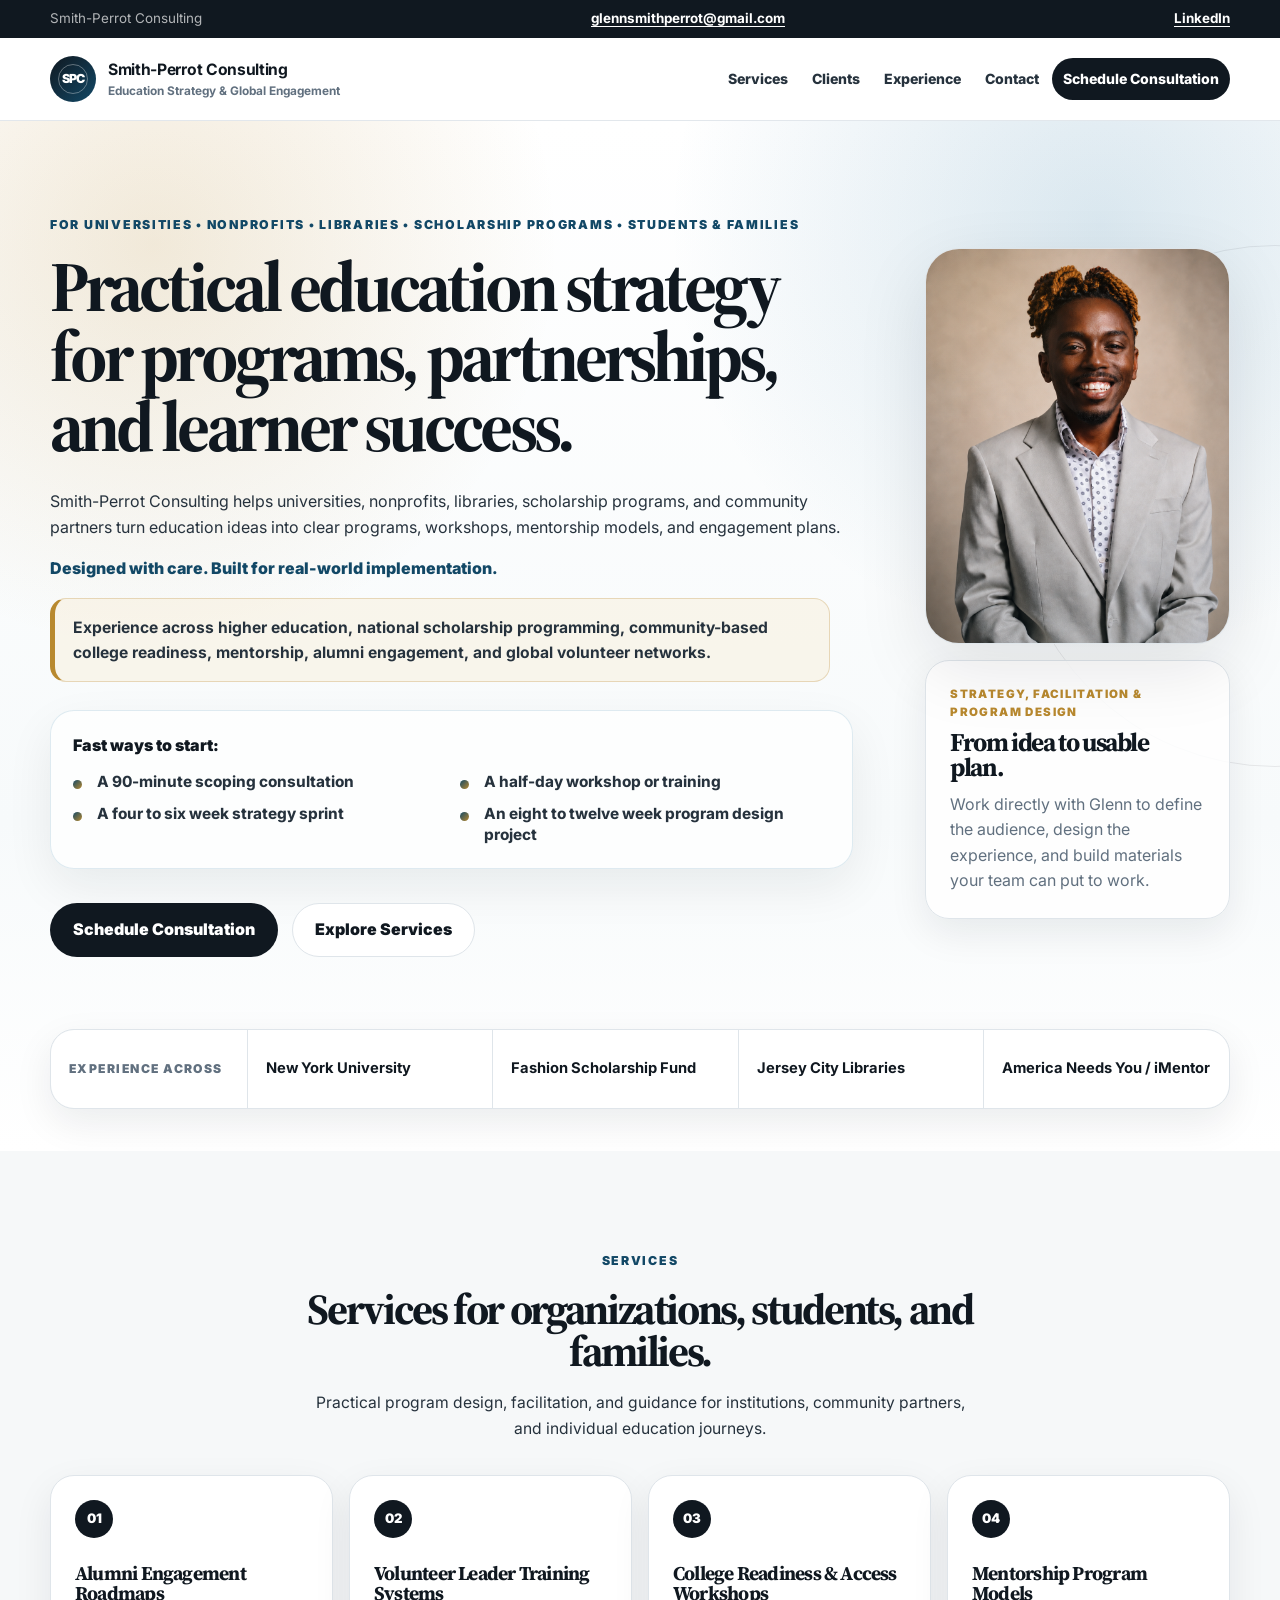
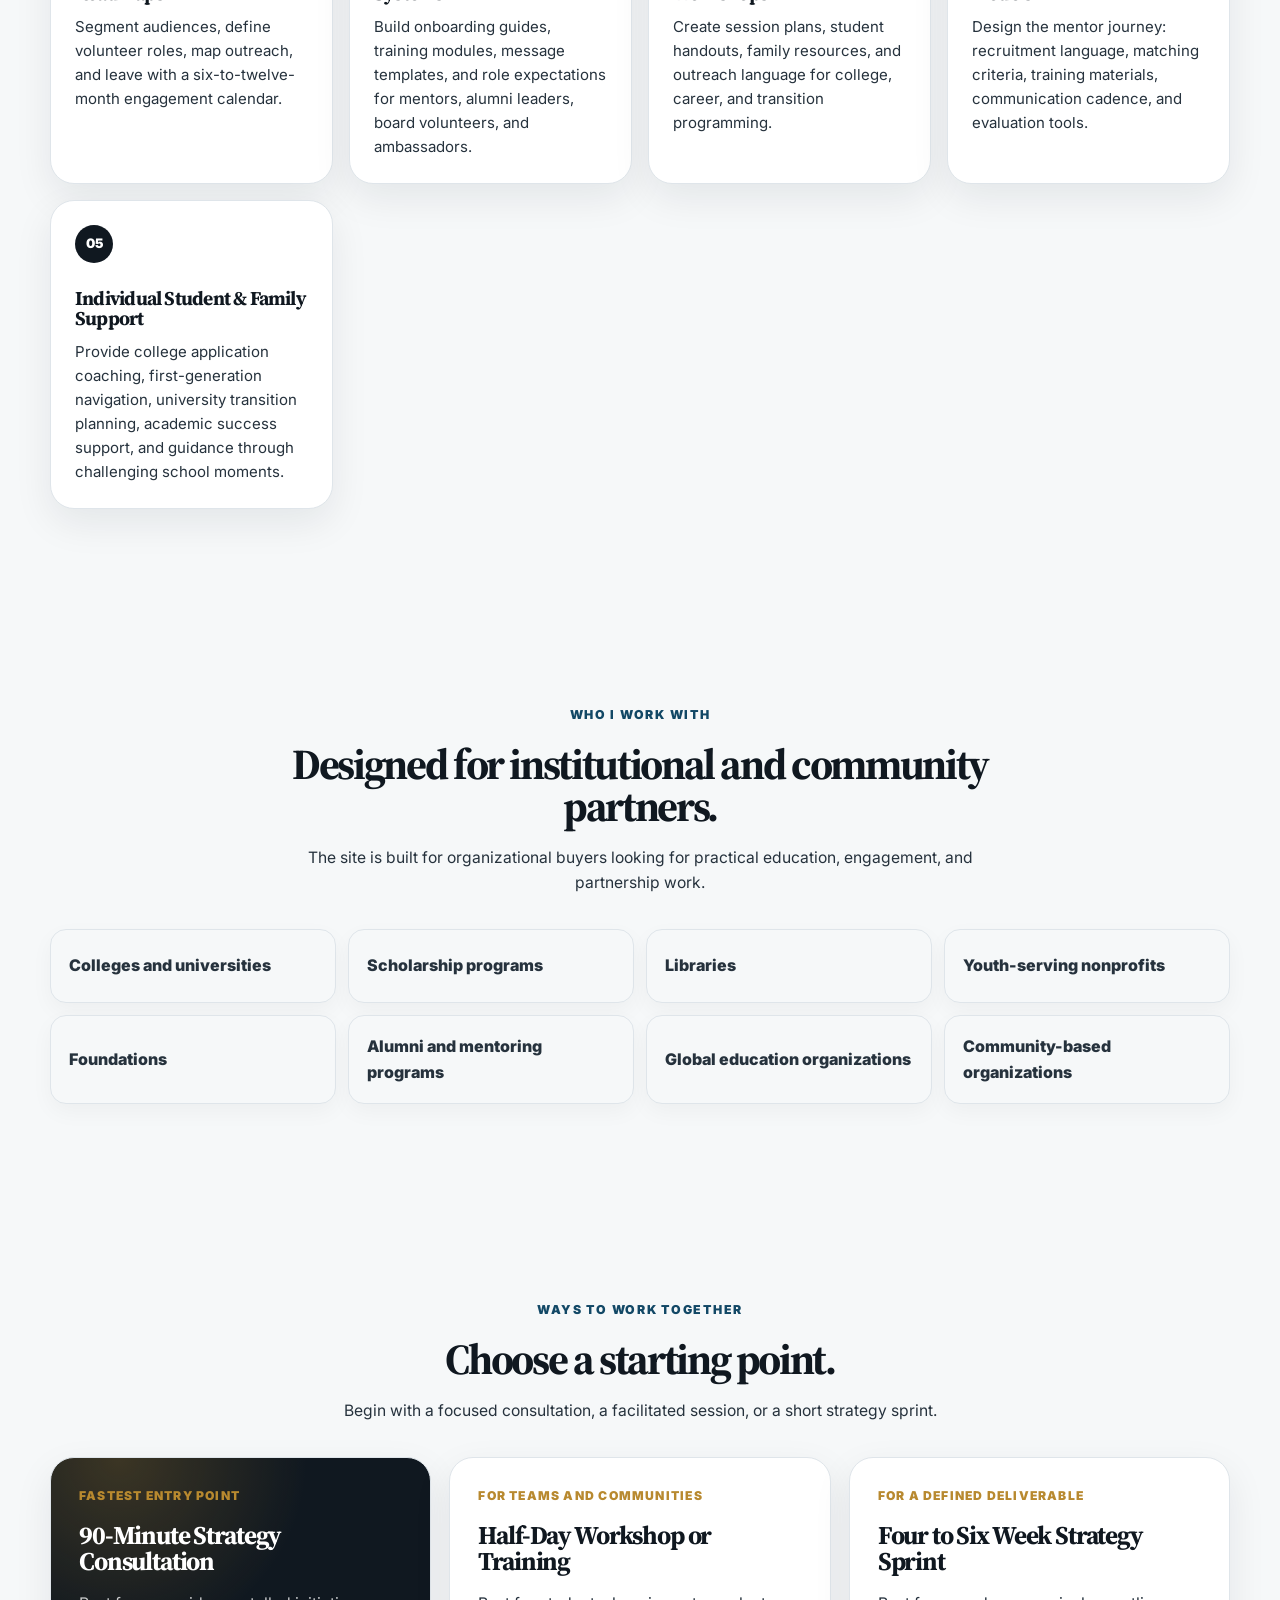
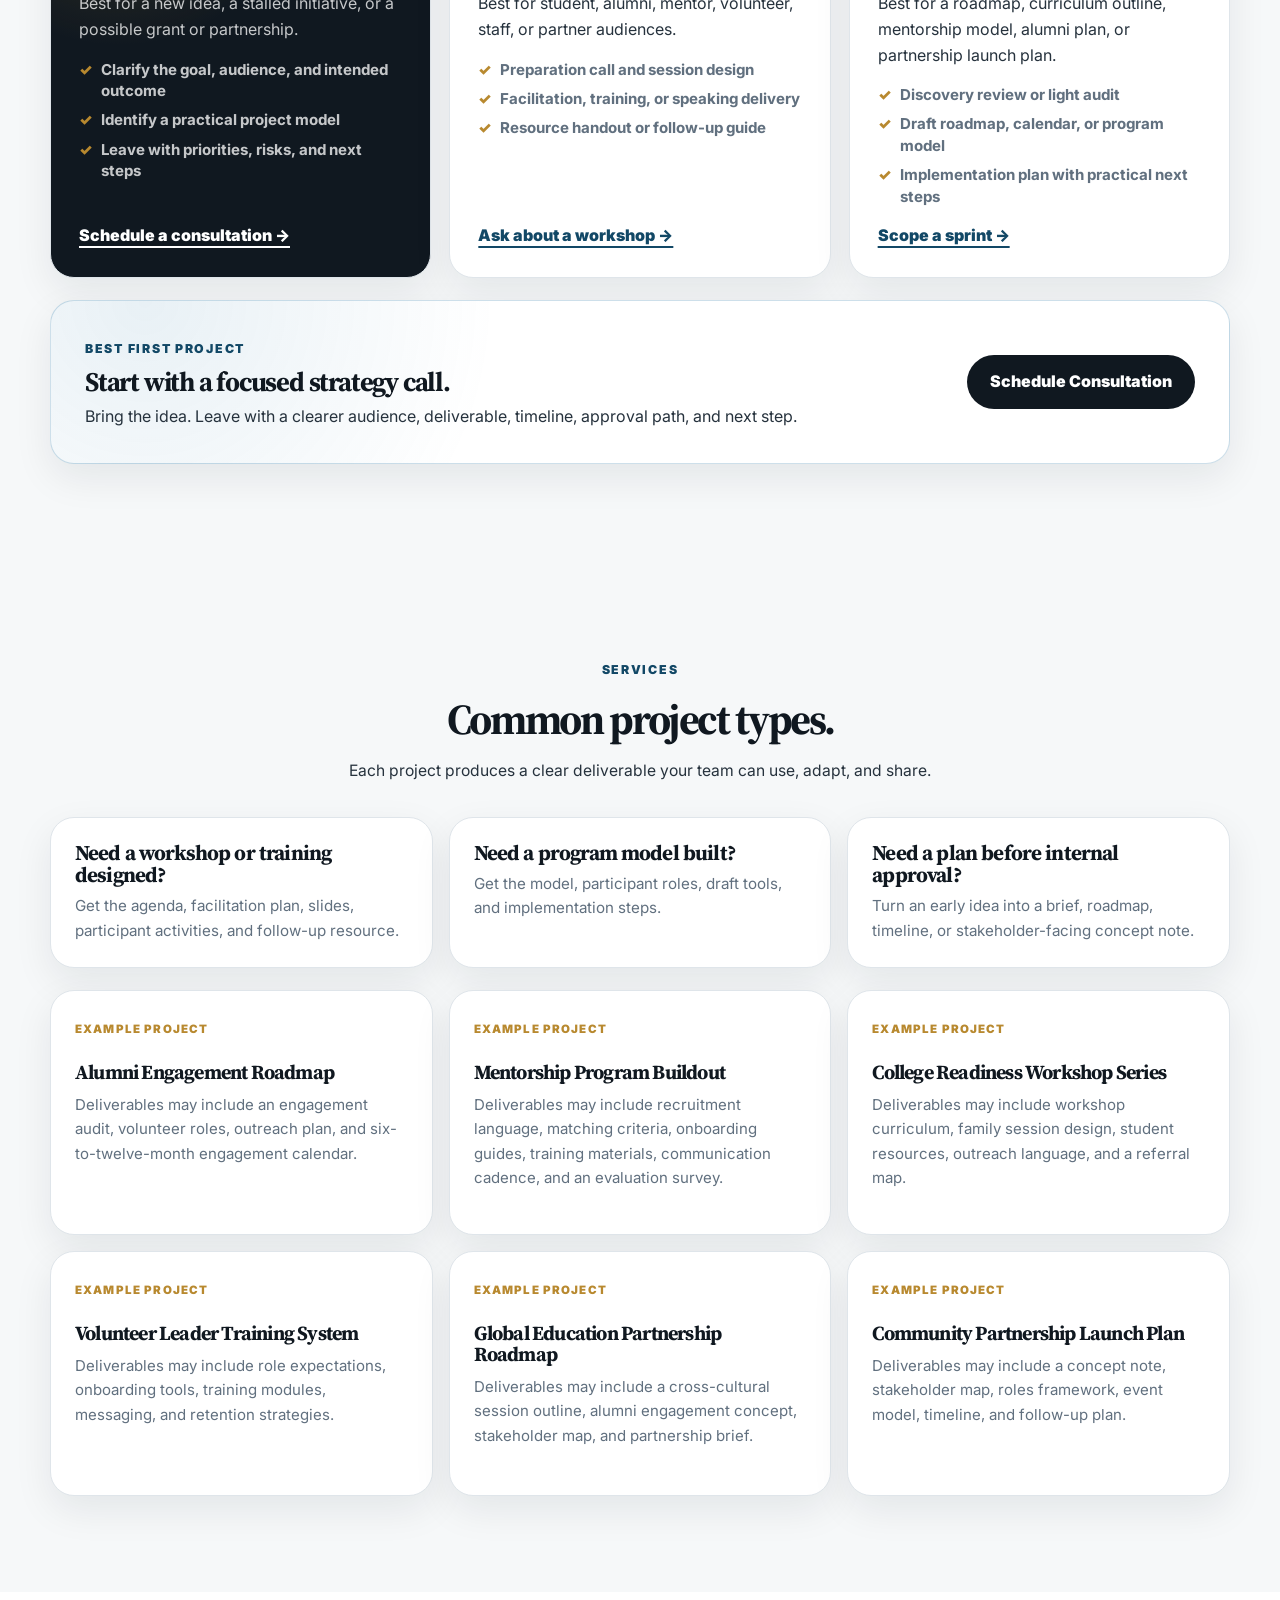
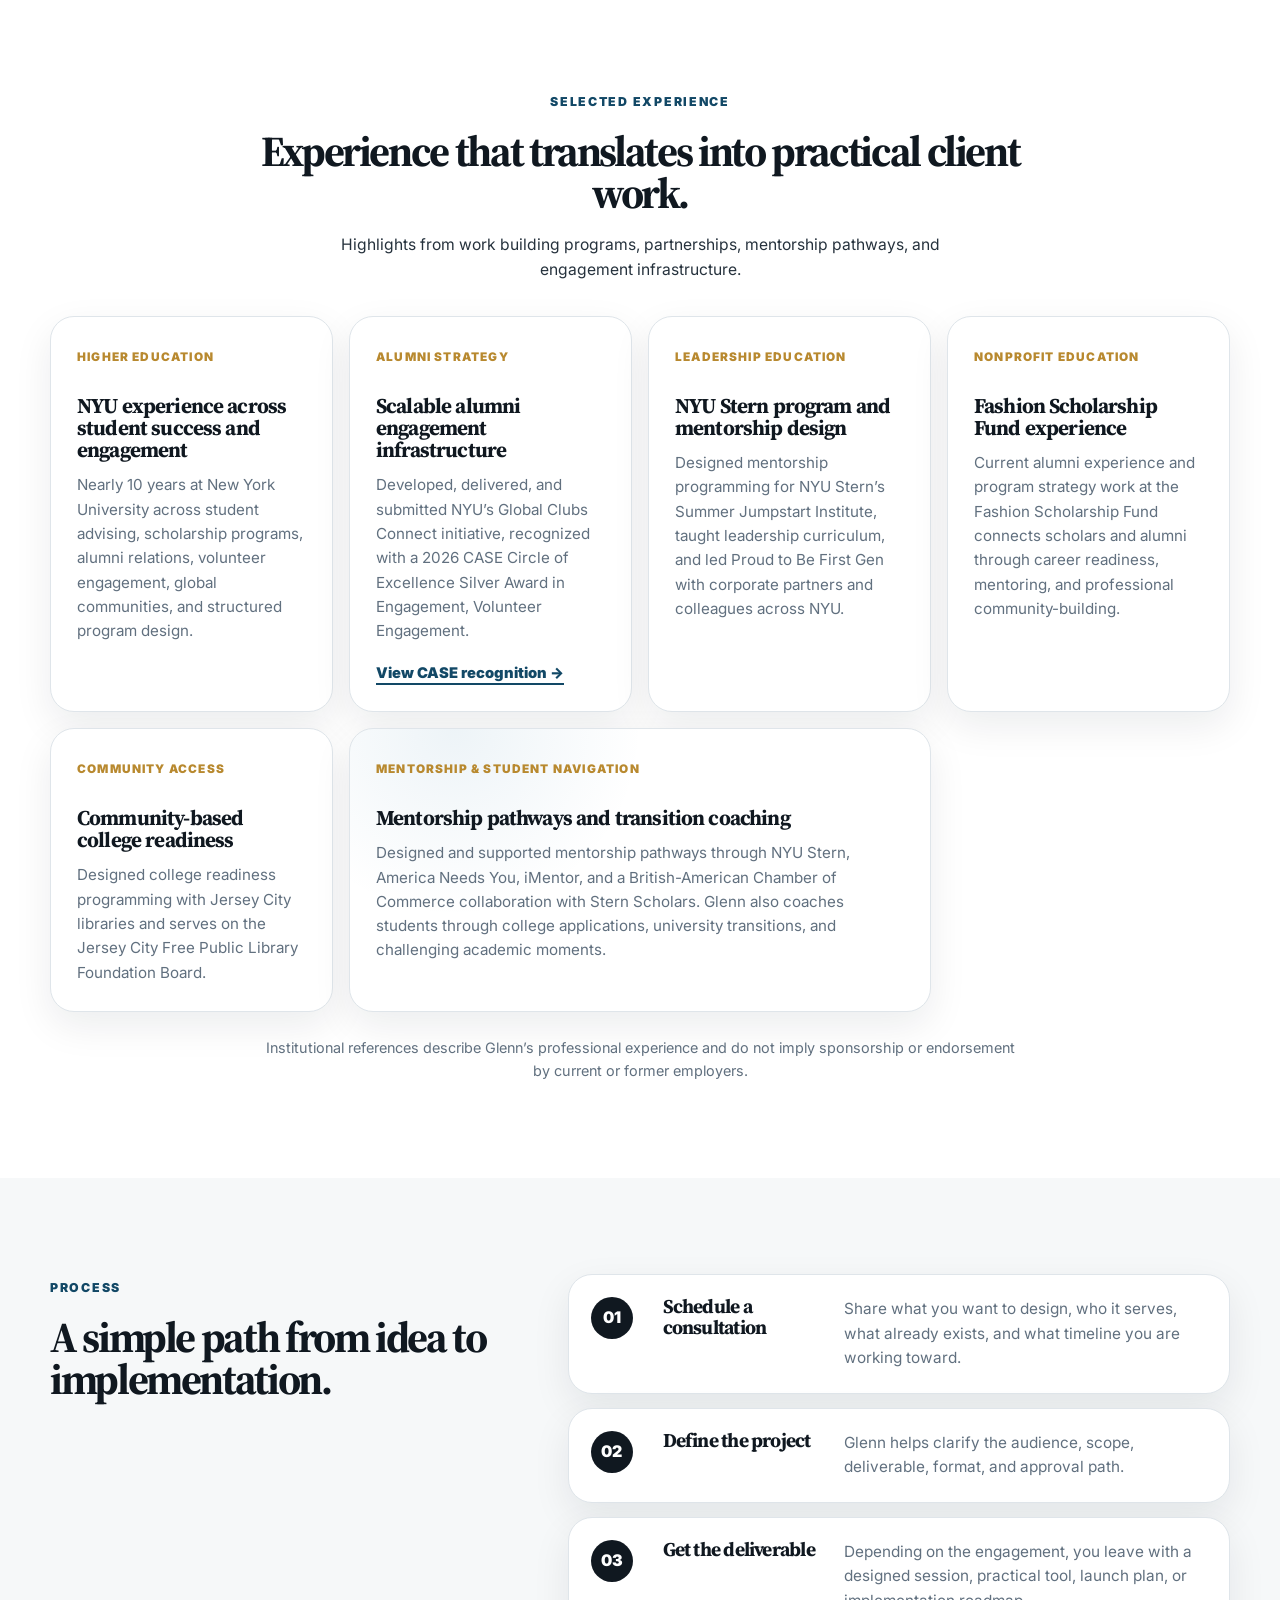
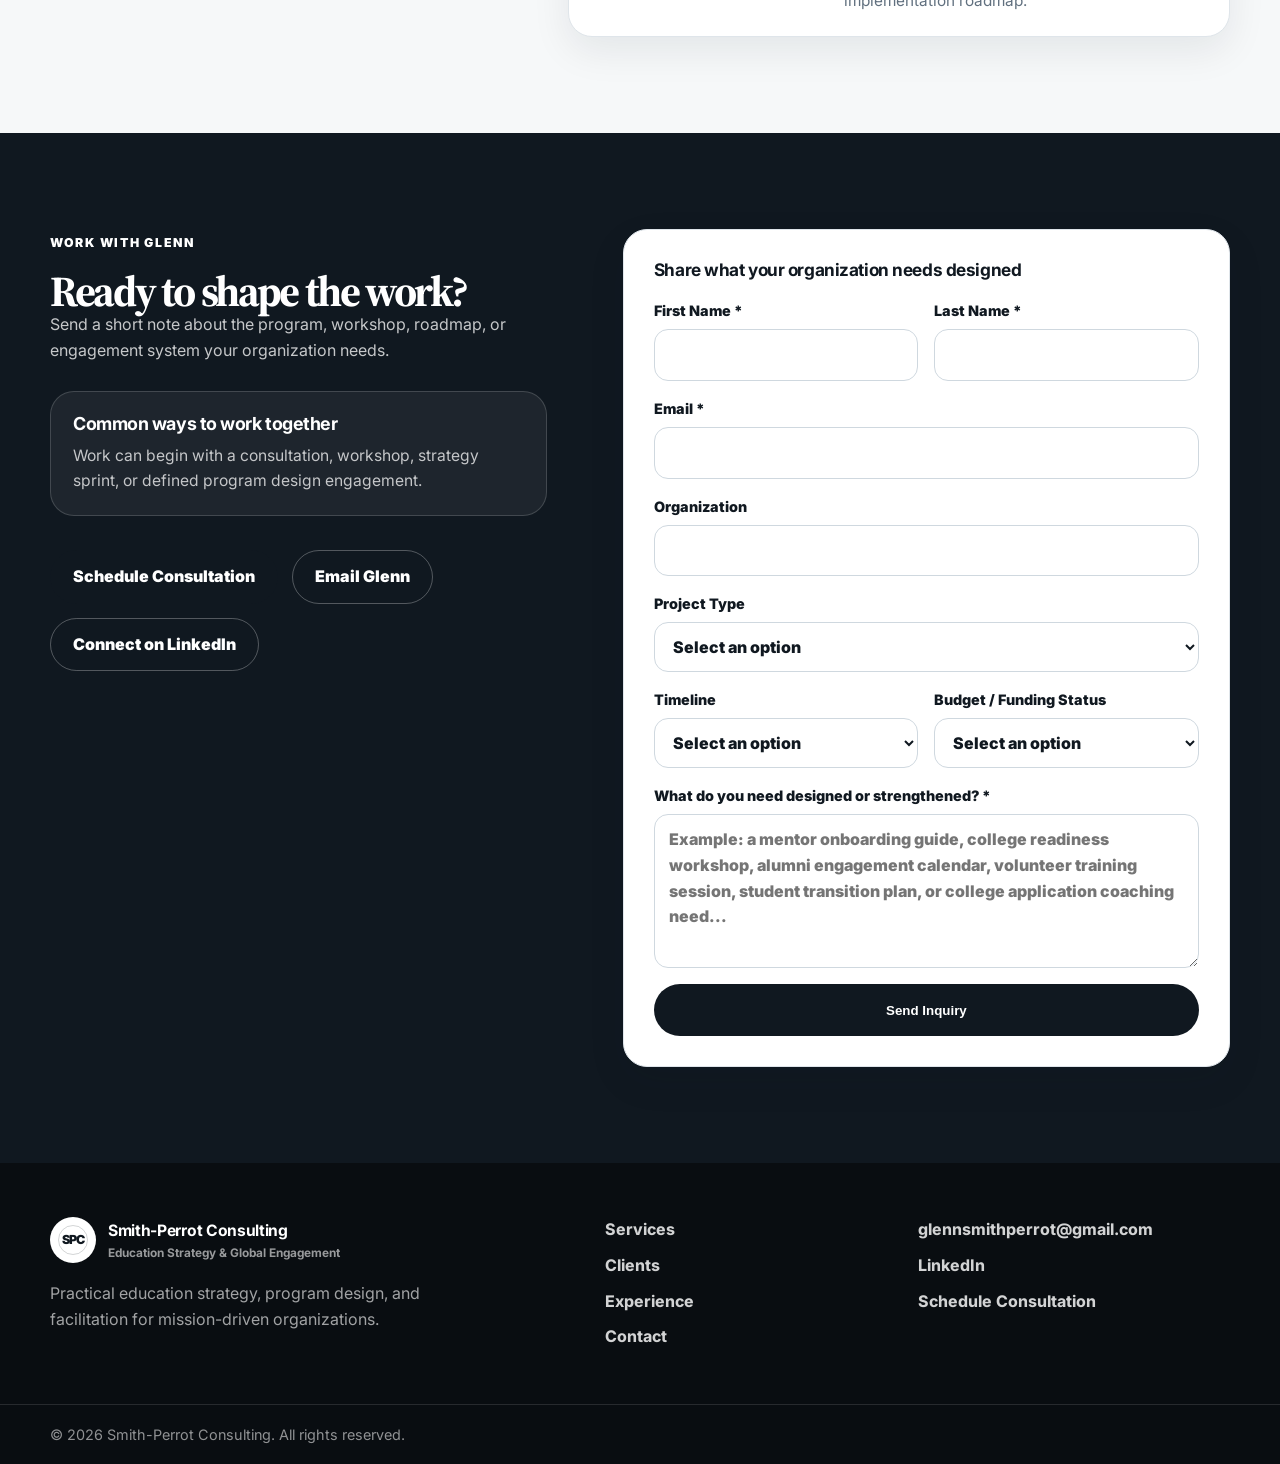
==== index.html @ d7f5c237 "Update index.html" ====
<!DOCTYPE html>
<html lang="en">
<head>
  <meta charset="UTF-8" />
  <meta name="viewport" content="width=device-width, initial-scale=1.0" />
  <meta name="description"
        content="Education strategy, program design, and facilitation for universities, nonprofits, libraries, scholarship programs, and mission-driven organizations." />
  <meta name="keywords"
        content="education strategy consulting, alumni engagement consulting, higher education consulting, nonprofit program design, mentorship program design, community engagement strategy, international education consulting, global alumni engagement, college readiness programming, leadership development facilitation" />
  <meta name="author" content="Glenn Smith-Perrot" />
  <meta property="og:title" content="Smith-Perrot Consulting | Education Strategy & Global Engagement" />
  <meta property="og:description" content="Practical education strategy, mentorship systems, alumni engagement, and college readiness programming for mission-driven organizations." />
  <meta property="og:type" content="website" />
  <meta property="og:image" content="website%20image.png" />
  <title>Smith-Perrot Consulting | Education Strategy & Global Engagement</title>

  <link rel="preconnect" href="https://fonts.googleapis.com" />
  <link rel="preconnect" href="https://fonts.gstatic.com" crossorigin />
  <link href="https://fonts.googleapis.com/css2?family=Inter:wght@400;500;600;700;800;900&family=Source+Serif+4:opsz,wght@8..60,500;8..60,650;8..60,750&display=swap"
        rel="stylesheet" />
  <link rel="icon" href="spc-logo.svg" type="image/svg+xml" />
  <link rel="stylesheet" href="style.css" />
</head>
<body>
  <a class="skip-link" href="#main-content">Skip to main content</a>

  <div class="announcement-bar">
    <div class="container announcement-inner">
      <span>Smith-Perrot Consulting</span>
      <a href="mailto:glennsmithperrot@gmail.com">glennsmithperrot@gmail.com</a>
      <a href="https://www.linkedin.com/in/glennsjsmithperrot/" target="_blank" rel="noopener noreferrer">LinkedIn</a>
    </div>
  </div>

  <nav class="site-nav" aria-label="Main navigation">
    <div class="container nav-inner">
      <a class="brand" href="index.html" aria-label="Glenn Smith-Perrot home">
        <span class="brand-mark">SPC</span>
        <span>
          <strong>Smith-Perrot Consulting</strong>
          <small>Education Strategy &amp; Global Engagement</small>
        </span>
      </a>

      <button class="nav-toggle" id="nav-toggle" aria-expanded="false" aria-controls="nav-links" aria-label="Toggle navigation">
        <span></span><span></span><span></span>
      </button>

      <ul class="nav-links" id="nav-links" role="list">
        <li><a href="#hire">Services</a></li>
        <li><a href="#audiences">Clients</a></li>
        <li><a href="#experience">Experience</a></li>
        <li><a href="#contact">Contact</a></li>
        <li><a class="nav-cta" href="https://calendar.app.google/Zt1WbYurNtRMJqs49" target="_blank" rel="noopener noreferrer">Schedule Consultation</a></li>
      </ul>
    </div>
  </nav>

  <header class="hero" id="home">
    <div class="container hero-grid">
      <div class="hero-copy reveal">
        <p class="eyebrow">For Universities • Nonprofits • Libraries • Scholarship Programs • Students &amp; Families</p>
        <h1>Practical education strategy for programs, partnerships, and learner success.</h1>
        <p class="hero-lede">
          Smith-Perrot Consulting helps universities, nonprofits, libraries, scholarship programs, and community partners turn education ideas into clear programs, workshops, mentorship models, and engagement plans.
        </p>
        <p class="positioning-line">Designed with care. Built for real-world implementation.</p>
        <p class="credibility-note">
          Experience across higher education, national scholarship programming, community-based college readiness, mentorship, alumni engagement, and global volunteer networks.
        </p>
        <div class="hero-offers" aria-label="Core client services">
          <p>Fast ways to start:</p>
          <ul role="list">
            <li>A 90-minute scoping consultation</li>
            <li>A half-day workshop or training</li>
            <li>A four to six week strategy sprint</li>
            <li>An eight to twelve week program design project</li>
          </ul>
        </div>
        <div class="hero-actions">
          <a class="btn btn-primary" href="https://calendar.app.google/Zt1WbYurNtRMJqs49" target="_blank" rel="noopener noreferrer">Schedule Consultation</a>
          <a class="btn btn-secondary" href="#engagements">Explore Services</a>
        </div>
      </div>

      <aside class="hero-panel reveal" aria-label="Glenn Smith-Perrot profile image and focus areas">
        <figure class="portrait-frame">
          <img src="website%20image.png" alt="Portrait of Glenn Smith-Perrot" loading="eager" decoding="async" />
        </figure>
        <div class="hero-card">
          <p class="card-kicker">Strategy, Facilitation &amp; Program Design</p>
          <h2>From idea to usable plan.</h2>
          <p>
            Work directly with Glenn to define the audience, design the experience, and build materials your team can put to work.
          </p>
        </div>
      </aside>
    </div>

    <div class="container credibility-strip reveal" aria-label="Featured experience">
      <span>Experience across</span>
      <strong>New York University</strong>
      <strong>Fashion Scholarship Fund</strong>
      <strong>Jersey City Libraries</strong>
      <strong>America Needs You / iMentor</strong>
    </div>
  </header>

  <main id="main-content">
    <section class="section hire-section" id="hire" aria-labelledby="hire-heading">
      <div class="container">
        <div class="section-heading centered reveal">
          <p class="eyebrow">Services</p>
          <h2 id="hire-heading">Services for organizations, students, and families.</h2>
          <p class="section-lede">Practical program design, facilitation, and guidance for institutions, community partners, and individual education journeys.</p>
        </div>

        <div class="hire-grid reveal">
          <article>
            <span>01</span>
            <h3>Alumni Engagement Roadmaps</h3>
            <p>Segment audiences, define volunteer roles, map outreach, and leave with a six-to-twelve-month engagement calendar.</p>
          </article>
          <article>
            <span>02</span>
            <h3>Volunteer Leader Training Systems</h3>
            <p>Build onboarding guides, training modules, message templates, and role expectations for mentors, alumni leaders, board volunteers, and ambassadors.</p>
          </article>
          <article>
            <span>03</span>
            <h3>College Readiness &amp; Access Workshops</h3>
            <p>Create session plans, student handouts, family resources, and outreach language for college, career, and transition programming.</p>
          </article>
          <article>
            <span>04</span>
            <h3>Mentorship Program Models</h3>
            <p>Design the mentor journey: recruitment language, matching criteria, training materials, communication cadence, and evaluation tools.</p>
          </article>
          <article>
            <span>05</span>
            <h3>Individual Student &amp; Family Support</h3>
            <p>Provide college application coaching, first-generation navigation, university transition planning, academic success support, and guidance through challenging school moments.</p>
          </article>
        </div>
      </div>
    </section>

    <section class="section audience-section" id="audiences">
      <div class="container">
        <div class="section-heading centered reveal">
          <p class="eyebrow">Who I Work With</p>
          <h2>Designed for institutional and community partners.</h2>
          <p class="section-lede">The site is built for organizational buyers looking for practical education, engagement, and partnership work.</p>
        </div>
        <div class="audience-grid reveal" aria-label="Client audiences">
          <span>Colleges and universities</span>
          <span>Scholarship programs</span>
          <span>Libraries</span>
          <span>Youth-serving nonprofits</span>
          <span>Foundations</span>
          <span>Alumni and mentoring programs</span>
          <span>Global education organizations</span>
          <span>Community-based organizations</span>
        </div>
      </div>
    </section>

    <section class="section start-section" id="start">
      <div class="container">
        <div class="section-heading centered reveal">
          <p class="eyebrow">Ways to Work Together</p>
          <h2>Choose a starting point.</h2>
          <p class="section-lede">Begin with a focused consultation, a facilitated session, or a short strategy sprint.</p>
        </div>

        <div class="start-grid reveal">
          <article class="start-card featured-start">
            <span>Fastest entry point</span>
            <h3>90-Minute Strategy Consultation</h3>
            <p>Best for a new idea, a stalled initiative, or a possible grant or partnership.</p>
            <ul>
              <li>Clarify the goal, audience, and intended outcome</li>
              <li>Identify a practical project model</li>
              <li>Leave with priorities, risks, and next steps</li>
            </ul>
            <a class="text-link" href="https://calendar.app.google/Zt1WbYurNtRMJqs49" target="_blank" rel="noopener noreferrer">Schedule a consultation →</a>
          </article>

          <article class="start-card">
            <span>For teams and communities</span>
            <h3>Half-Day Workshop or Training</h3>
            <p>Best for student, alumni, mentor, volunteer, staff, or partner audiences.</p>
            <ul>
              <li>Preparation call and session design</li>
              <li>Facilitation, training, or speaking delivery</li>
              <li>Resource handout or follow-up guide</li>
            </ul>
            <a class="text-link" href="#contact">Ask about a workshop →</a>
          </article>

          <article class="start-card">
            <span>For a defined deliverable</span>
            <h3>Four to Six Week Strategy Sprint</h3>
            <p>Best for a roadmap, curriculum outline, mentorship model, alumni plan, or partnership launch plan.</p>
            <ul>
              <li>Discovery review or light audit</li>
              <li>Draft roadmap, calendar, or program model</li>
              <li>Implementation plan with practical next steps</li>
            </ul>
            <a class="text-link" href="#contact">Scope a sprint →</a>
          </article>
        </div>

        <div class="best-first-project reveal">
          <div>
            <p class="eyebrow">Best First Project</p>
            <h3>Start with a focused strategy call.</h3>
            <p>
              Bring the idea. Leave with a clearer audience, deliverable, timeline, approval path, and next step.
            </p>
          </div>
          <a class="btn btn-primary" href="https://calendar.app.google/Zt1WbYurNtRMJqs49" target="_blank" rel="noopener noreferrer">Schedule Consultation</a>
        </div>
      </div>
    </section>

    <section class="section signature-section" id="engagements">
      <div class="container">
        <div class="section-heading centered reveal">
          <p class="eyebrow">Services</p>
          <h2>Common project types.</h2>
          <p class="section-lede">Each project produces a clear deliverable your team can use, adapt, and share.</p>
        </div>

        <div class="buyer-question-grid reveal" aria-label="Common buyer needs">
          <article>
            <h3>Need a workshop or training designed?</h3>
            <p>Get the agenda, facilitation plan, slides, participant activities, and follow-up resource.</p>
          </article>
          <article>
            <h3>Need a program model built?</h3>
            <p>Get the model, participant roles, draft tools, and implementation steps.</p>
          </article>
          <article>
            <h3>Need a plan before internal approval?</h3>
            <p>Turn an early idea into a brief, roadmap, timeline, or stakeholder-facing concept note.</p>
          </article>
        </div>

        <div class="service-example-grid reveal">
          <article class="service-example-card">
            <span>Example project</span>
            <h3>Alumni Engagement Roadmap</h3>
            <p>Deliverables may include an engagement audit, volunteer roles, outreach plan, and six-to-twelve-month engagement calendar.</p>
          </article>
          <article class="service-example-card">
            <span>Example project</span>
            <h3>Mentorship Program Buildout</h3>
            <p>Deliverables may include recruitment language, matching criteria, onboarding guides, training materials, communication cadence, and an evaluation survey.</p>
          </article>
          <article class="service-example-card">
            <span>Example project</span>
            <h3>College Readiness Workshop Series</h3>
            <p>Deliverables may include workshop curriculum, family session design, student resources, outreach language, and a referral map.</p>
          </article>
          <article class="service-example-card">
            <span>Example project</span>
            <h3>Volunteer Leader Training System</h3>
            <p>Deliverables may include role expectations, onboarding tools, training modules, messaging, and retention strategies.</p>
          </article>
          <article class="service-example-card">
            <span>Example project</span>
            <h3>Global Education Partnership Roadmap</h3>
            <p>Deliverables may include a cross-cultural session outline, alumni engagement concept, stakeholder map, and partnership brief.</p>
          </article>
          <article class="service-example-card">
            <span>Example project</span>
            <h3>Community Partnership Launch Plan</h3>
            <p>Deliverables may include a concept note, stakeholder map, roles framework, event model, timeline, and follow-up plan.</p>
          </article>
        </div>
      </div>
    </section>

    <section class="section proof-section" id="experience">
      <div class="container">
        <div class="section-heading centered reveal">
          <p class="eyebrow">Selected Experience</p>
          <h2>Experience that translates into practical client work.</h2>
          <p class="section-lede">Highlights from work building programs, partnerships, mentorship pathways, and engagement infrastructure.</p>
        </div>

        <div class="proof-grid reveal">
          <article class="proof-card">
            <span>Higher Education</span>
            <h3>NYU experience across student success and engagement</h3>
            <p>Nearly 10 years at New York University across student advising, scholarship programs, alumni relations, volunteer engagement, global communities, and structured program design.</p>
          </article>
          <article class="proof-card">
            <span>Alumni Strategy</span>
            <h3>Scalable alumni engagement infrastructure</h3>
            <p>Developed, delivered, and submitted NYU’s Global Clubs Connect initiative, recognized with a 2026 CASE Circle of Excellence Silver Award in Engagement, Volunteer Engagement.</p>
            <a class="text-link proof-link" href="https://www.case.org/awards/circle-excellence/2026/nyus-global-clubs-connect" target="_blank" rel="noopener noreferrer">View CASE recognition →</a>
          </article>
          <article class="proof-card">
            <span>Leadership Education</span>
            <h3>NYU Stern program and mentorship design</h3>
            <p>Designed mentorship programming for NYU Stern’s Summer Jumpstart Institute, taught leadership curriculum, and led Proud to Be First Gen with corporate partners and colleagues across NYU.</p>
          </article>
          <article class="proof-card">
            <span>Nonprofit Education</span>
            <h3>Fashion Scholarship Fund experience</h3>
            <p>Current alumni experience and program strategy work at the Fashion Scholarship Fund connects scholars and alumni through career readiness, mentoring, and professional community-building.</p>
          </article>
          <article class="proof-card">
            <span>Community Access</span>
            <h3>Community-based college readiness</h3>
            <p>Designed college readiness programming with Jersey City libraries and serves on the Jersey City Free Public Library Foundation Board.</p>
          </article>
          <article class="proof-card proof-wide">
            <span>Mentorship &amp; Student Navigation</span>
            <h3>Mentorship pathways and transition coaching</h3>
            <p>Designed and supported mentorship pathways through NYU Stern, America Needs You, iMentor, and a British-American Chamber of Commerce collaboration with Stern Scholars. Glenn also coaches students through college applications, university transitions, and challenging academic moments.</p>
          </article>
        </div>
        <p class="experience-note reveal">Institutional references describe Glenn’s professional experience and do not imply sponsorship or endorsement by current or former employers.</p>
      </div>
    </section>

    <section class="section process-section" id="process">
      <div class="container process-grid">
        <div class="section-heading reveal">
          <p class="eyebrow">Process</p>
          <h2>A simple path from idea to implementation.</h2>
        </div>
        <div class="process-steps reveal">
          <article>
            <span>01</span>
            <h3>Schedule a consultation</h3>
            <p>Share what you want to design, who it serves, what already exists, and what timeline you are working toward.</p>
          </article>
          <article>
            <span>02</span>
            <h3>Define the project</h3>
            <p>Glenn helps clarify the audience, scope, deliverable, format, and approval path.</p>
          </article>
          <article>
            <span>03</span>
            <h3>Get the deliverable</h3>
            <p>Depending on the engagement, you leave with a designed session, practical tool, launch plan, or implementation roadmap.</p>
          </article>
        </div>
      </div>
    </section>

    <section class="section contact-section" id="contact">
      <div class="container contact-grid">
        <div class="contact-copy reveal">
          <p class="eyebrow">Work With Glenn</p>
          <h2>Ready to shape the work?</h2>
          <p>
            Send a short note about the program, workshop, roadmap, or engagement system your organization needs.
          </p>
          <div class="contract-note">
            <h3>Common ways to work together</h3>
            <p>Work can begin with a consultation, workshop, strategy sprint, or defined program design engagement.</p>
          </div>
          <div class="contact-actions">
            <a class="btn btn-primary" href="https://calendar.app.google/Zt1WbYurNtRMJqs49" target="_blank" rel="noopener noreferrer">Schedule Consultation</a>
            <a class="btn btn-secondary" href="mailto:glennsmithperrot@gmail.com">Email Glenn</a>
            <a class="btn btn-secondary" href="https://www.linkedin.com/in/glennsjsmithperrot/" target="_blank" rel="noopener noreferrer">Connect on LinkedIn</a>
          </div>
        </div>

        <form class="contact-form reveal" id="contact-form" action="https://formspree.io/f/mzzvwznn" method="POST" novalidate>
          <h3>Share what your organization needs designed</h3>
          <div class="form-row">
            <label>
              <span>First Name *</span>
              <input type="text" name="first_name" autocomplete="given-name" required />
            </label>
            <label>
              <span>Last Name *</span>
              <input type="text" name="last_name" autocomplete="family-name" required />
            </label>
          </div>
          <label>
            <span>Email *</span>
            <input type="email" name="email" autocomplete="email" required />
          </label>
          <label>
            <span>Organization</span>
            <input type="text" name="organization" autocomplete="organization" />
          </label>
          <label>
            <span>Project Type</span>
            <select name="project_type">
              <option value="">Select an option</option>
              <option>90-Minute Strategy Consultation</option>
              <option>Half-Day Workshop or Training</option>
              <option>Four to Six Week Strategy Sprint</option>
              <option>Eight to Twelve Week Program Design Project</option>
              <option>Speaking or Facilitation</option>
              <option>Individual Student & Family Support</option>
              <option>Custom Project</option>
            </select>
          </label>
          <div class="form-row">
            <label>
              <span>Timeline</span>
              <select name="timeline">
                <option value="">Select an option</option>
                <option>ASAP / next 2 weeks</option>
                <option>Next 30 days</option>
                <option>1–3 months</option>
                <option>3+ months</option>
                <option>Still exploring</option>
              </select>
            </label>
            <label>
              <span>Budget / Funding Status</span>
              <select name="budget_status">
                <option value="">Select an option</option>
                <option>Budget approved</option>
                <option>Budget likely but not final</option>
                <option>Seeking funding or grant support</option>
                <option>Need help scoping before pricing</option>
              </select>
            </label>
          </div>
          <label>
            <span>What do you need designed or strengthened? *</span>
            <textarea name="project_need" rows="5" required placeholder="Example: a mentor onboarding guide, college readiness workshop, alumni engagement calendar, volunteer training session, student transition plan, or college application coaching need..."></textarea>
          </label>
          <input type="text" name="_gotcha" class="hidden-field" tabindex="-1" autocomplete="off" />
          <button class="btn btn-primary" id="contact-submit" type="submit">Send Inquiry</button>
          <div class="form-msg" id="contact-msg" role="status" aria-live="polite"></div>
        </form>
      </div>
    </section>
  </main>

  <footer class="site-footer">
    <div class="container footer-grid">
      <div>
        <a class="brand footer-brand" href="index.html">
          <span class="brand-mark">SPC</span>
          <span>
            <strong>Smith-Perrot Consulting</strong>
            <small>Education Strategy &amp; Global Engagement</small>
          </span>
        </a>
        <p>Practical education strategy, program design, and facilitation for mission-driven organizations.</p>
      </div>
      <nav aria-label="Footer navigation">
        <a href="#hire">Services</a>
        <a href="#audiences">Clients</a>
        <a href="#experience">Experience</a>
        <a href="#contact">Contact</a>
      </nav>
      <div class="footer-contact">
        <a href="mailto:glennsmithperrot@gmail.com">glennsmithperrot@gmail.com</a>
        <a href="https://www.linkedin.com/in/glennsjsmithperrot/" target="_blank" rel="noopener noreferrer">LinkedIn</a>
        <a href="https://calendar.app.google/Zt1WbYurNtRMJqs49" target="_blank" rel="noopener noreferrer">Schedule Consultation</a>
      </div>
    </div>
    <div class="footer-bottom">
      <div class="container">
        <p>&copy; <span id="year"></span> Smith-Perrot Consulting. All rights reserved.</p>
      </div>
    </div>
  </footer>

  <button id="scroll-top" aria-label="Scroll to top">↑</button>
  <script src="script.js"></script>
</body>
</html>
---- style.css ----
:root {
  --ink: #101820;
  --ink-2: #26323d;
  --muted: #61707f;
  --line: #dfe5ea;
  --paper: #ffffff;
  --paper-soft: #f6f8f9;
  --mist: #eef5f8;
  --blue: #1d6f9f;
  --blue-dark: #124866;
  --gold: #b8892f;
  --gold-soft: #f7ecd4;
  --sage: #dce8df;
  --shadow: 0 24px 70px rgba(16, 24, 32, 0.10);
  --shadow-soft: 0 14px 38px rgba(16, 24, 32, 0.08);
  --radius-xl: 34px;
  --radius-lg: 24px;
  --radius-md: 16px;
  --max: 1180px;
}

* { box-sizing: border-box; }

html {
  scroll-behavior: smooth;
  scroll-padding-top: 110px;
}

body {
  margin: 0;
  color: var(--ink);
  background: var(--paper);
  font-family: "Inter", system-ui, -apple-system, BlinkMacSystemFont, "Segoe UI", sans-serif;
  line-height: 1.6;
  text-rendering: optimizeLegibility;
}

body.nav-open { overflow: hidden; }

img { display: block; max-width: 100%; }
a { color: inherit; text-decoration: none; }
p { margin: 0; color: var(--muted); }

h1, h2, h3 {
  margin: 0;
  color: var(--ink);
  line-height: 0.98;
  letter-spacing: -0.055em;
}

h1, h2 { font-family: "Source Serif 4", Georgia, serif; }
h1 { font-size: clamp(3.4rem, 8.5vw, 7.8rem); max-width: 980px; }
h2 { font-size: clamp(2.3rem, 4.6vw, 5rem); }
h3 { font-size: 1.18rem; line-height: 1.15; letter-spacing: -0.025em; }

.container {
  width: min(var(--max), calc(100% - 44px));
  margin: 0 auto;
}

.skip-link {
  position: absolute;
  left: -999px;
  top: 14px;
  z-index: 999;
  padding: 10px 14px;
  border-radius: 999px;
  color: #fff;
  background: var(--ink);
}
.skip-link:focus { left: 14px; }

.announcement-bar {
  color: rgba(255,255,255,0.86);
  background: var(--ink);
  font-size: 0.84rem;
}
.announcement-inner {
  min-height: 38px;
  display: flex;
  justify-content: space-between;
  align-items: center;
  gap: 14px;
}
.announcement-inner span { color: rgba(255,255,255,0.68); }
.announcement-inner a { color: #fff; font-weight: 700; text-decoration: underline; text-underline-offset: 3px; }

.site-nav {
  position: sticky;
  top: 0;
  z-index: 100;
  border-bottom: 1px solid rgba(223,229,234,0.9);
  background: rgba(255,255,255,0.88);
  backdrop-filter: blur(18px);
}
.nav-inner {
  min-height: 82px;
  display: flex;
  align-items: center;
  justify-content: space-between;
  gap: 28px;
}
.brand {
  display: inline-flex;
  align-items: center;
  gap: 12px;
  min-width: 240px;
}
.brand-mark {
  display: inline-grid;
  place-items: center;
  width: 46px;
  height: 46px;
  border-radius: 50%;
  color: #fff;
  background: linear-gradient(135deg, var(--ink), var(--blue-dark));
  font-weight: 900;
  letter-spacing: -0.06em;
}
.brand strong { display: block; color: var(--ink); font-size: 0.98rem; letter-spacing: -0.02em; }
.brand small { display: block; color: var(--muted); font-size: 0.74rem; font-weight: 700; }

.nav-links {
  display: flex;
  align-items: center;
  gap: 2px;
  margin: 0;
  padding: 0;
  list-style: none;
}
.nav-links a {
  display: inline-flex;
  align-items: center;
  min-height: 42px;
  padding: 8px 11px;
  border-radius: 999px;
  color: var(--ink-2);
  font-size: 0.88rem;
  font-weight: 800;
  transition: background 180ms ease, color 180ms ease, transform 180ms ease;
}
.nav-links a:hover,
.nav-links a:focus-visible,
.nav-links a.active {
  color: var(--blue-dark);
  background: var(--mist);
  outline: none;
}
.nav-links .nav-cta {
  color: #fff;
  background: var(--ink);
}
.nav-links .nav-cta:hover { color: #fff; background: var(--blue-dark); transform: translateY(-1px); }

.nav-toggle {
  display: none;
  width: 46px;
  height: 46px;
  border: 1px solid var(--line);
  border-radius: 50%;
  background: #fff;
  cursor: pointer;
}
.nav-toggle span {
  display: block;
  width: 20px;
  height: 2px;
  margin: 5px auto;
  background: var(--ink);
  border-radius: 999px;
  transition: transform 180ms ease, opacity 180ms ease;
}
.nav-toggle.open span:nth-child(1) { transform: translateY(7px) rotate(45deg); }
.nav-toggle.open span:nth-child(2) { opacity: 0; }
.nav-toggle.open span:nth-child(3) { transform: translateY(-7px) rotate(-45deg); }

.hero {
  position: relative;
  overflow: hidden;
  padding: clamp(72px, 9vw, 128px) 0 42px;
  background:
    radial-gradient(circle at 12% 12%, rgba(184,137,47,0.18), transparent 28%),
    radial-gradient(circle at 86% 10%, rgba(29,111,159,0.16), transparent 30%),
    linear-gradient(180deg, #fff, #f7fafb 68%, #fff);
}
.hero::before {
  content: "";
  position: absolute;
  inset: 12% -20% auto auto;
  width: 520px;
  height: 520px;
  border: 1px solid rgba(16,24,32,0.08);
  border-radius: 50%;
}
.hero-grid {
  position: relative;
  display: grid;
  grid-template-columns: minmax(0, 1.45fr) minmax(300px, 0.55fr);
  gap: clamp(34px, 6vw, 72px);
  align-items: center;
}
.eyebrow {
  display: inline-flex;
  width: fit-content;
  margin-bottom: 18px;
  color: var(--blue-dark);
  font-size: 0.77rem;
  font-weight: 900;
  letter-spacing: 0.14em;
  text-transform: uppercase;
}
.hero h1 span {
  color: var(--blue-dark);
  font-style: italic;
}
.hero-lede {
  max-width: 760px;
  margin-top: 28px;
  color: var(--ink-2);
  font-size: clamp(1.08rem, 1.6vw, 1.3rem);
}
.hero-actions,
.contact-actions {
  display: flex;
  flex-wrap: wrap;
  gap: 14px;
  margin-top: 34px;
}
.btn {
  display: inline-flex;
  align-items: center;
  justify-content: center;
  min-height: 52px;
  padding: 13px 22px;
  border: 1px solid transparent;
  border-radius: 999px;
  font-weight: 900;
  cursor: pointer;
  transition: transform 180ms ease, box-shadow 180ms ease, background 180ms ease, border-color 180ms ease;
}
.btn:hover,
.btn:focus-visible {
  transform: translateY(-2px);
  box-shadow: var(--shadow-soft);
  outline: none;
}
.btn-primary { color: #fff; background: var(--ink); }
.btn-primary:hover { background: var(--blue-dark); }
.btn-secondary { color: var(--ink); background: #fff; border-color: var(--line); }

.hero-panel {
  display: grid;
  gap: 16px;
}
.portrait-frame {
  position: relative;
  margin: 0;
  overflow: hidden;
  border-radius: var(--radius-xl);
  border: 1px solid rgba(223,229,234,0.95);
  background: #f4f7f8;
  box-shadow: var(--shadow);
}
.portrait-frame::after {
  content: "";
  position: absolute;
  inset: 0;
  background:
    linear-gradient(180deg, rgba(255,255,255,0.02) 45%, rgba(29,111,159,0.08)),
    radial-gradient(circle at 20% 10%, rgba(184,137,47,0.10), transparent 34%);
  pointer-events: none;
}
.portrait-frame img {
  width: 100%;
  aspect-ratio: 4 / 5.2;
  object-fit: cover;
  object-position: center 18%;
}
.hero-card {
  padding: 24px;
  border: 1px solid var(--line);
  border-radius: var(--radius-lg);
  background: rgba(255,255,255,0.84);
  box-shadow: var(--shadow-soft);
}
.card-kicker {
  margin-bottom: 8px;
  color: var(--gold);
  font-size: 0.72rem;
  font-weight: 900;
  letter-spacing: 0.12em;
  text-transform: uppercase;
}
.hero-card h2 {
  margin-bottom: 12px;
  font-size: clamp(1.55rem, 2.4vw, 2.1rem);
}

.credibility-strip {
  position: relative;
  z-index: 1;
  display: grid;
  grid-template-columns: 0.8fr repeat(4, 1fr);
  gap: 1px;
  margin-top: clamp(46px, 7vw, 72px);
  overflow: hidden;
  border: 1px solid var(--line);
  border-radius: var(--radius-lg);
  background: var(--line);
  box-shadow: var(--shadow-soft);
}
.credibility-strip span,
.credibility-strip strong {
  min-height: 78px;
  display: flex;
  align-items: center;
  padding: 18px;
  background: #fff;
}
.credibility-strip span { color: var(--muted); font-size: 0.76rem; font-weight: 900; letter-spacing: 0.12em; text-transform: uppercase; }
.credibility-strip strong { color: var(--ink); font-size: 0.92rem; }

.section { padding: clamp(76px, 9vw, 122px) 0; }
.section:nth-of-type(even) { background: var(--paper-soft); }
.section-heading { max-width: 860px; margin-bottom: 40px; }
.section-heading.centered,
.centered { margin-inline: auto; text-align: center; }
.section-intro h2 { max-width: 770px; }

.profile-grid,
.global-grid,
.speaking-grid,
.research-grid,
.contact-grid {
  display: grid;
  grid-template-columns: minmax(0, 0.9fr) minmax(0, 1.1fr);
  gap: clamp(30px, 6vw, 76px);
  align-items: start;
}
.profile-copy {
  padding-top: 40px;
  border-top: 1px solid var(--line);
}
.profile-copy p {
  color: var(--ink-2);
  font-size: 1.08rem;
}
.profile-copy p + p { margin-top: 22px; }

.metric-grid {
  display: grid;
  grid-template-columns: repeat(4, minmax(0, 1fr));
  gap: 18px;
}
.metric-card,
.engagement-card,
.global-card,
.research-card,
.contact-form,
.logo-grid article,
.speaking-list article {
  border: 1px solid var(--line);
  border-radius: var(--radius-lg);
  background: #fff;
  box-shadow: var(--shadow-soft);
}
.metric-card {
  min-height: 230px;
  display: flex;
  flex-direction: column;
  justify-content: space-between;
  padding: 28px;
}
.metric-card strong {
  color: var(--blue-dark);
  font-family: "Source Serif 4", Georgia, serif;
  font-size: clamp(2.35rem, 4.2vw, 4rem);
  line-height: 1;
  letter-spacing: -0.06em;
}
.metric-card span { color: var(--muted); font-weight: 700; }

.logo-grid {
  display: grid;
  grid-template-columns: repeat(4, minmax(0, 1fr));
  gap: 18px;
}
.logo-grid article {
  padding: 26px;
  min-height: 220px;
}
.logo-grid span {
  display: block;
  margin-bottom: 44px;
  color: var(--ink);
  font-family: "Source Serif 4", Georgia, serif;
  font-size: 1.52rem;
  font-weight: 750;
  line-height: 1.05;
  letter-spacing: -0.04em;
}
.logo-grid p { font-size: 0.95rem; }

.engagement-grid {
  display: grid;
  grid-template-columns: repeat(3, minmax(0, 1fr));
  gap: 18px;
}
.engagement-card {
  min-height: 275px;
  padding: 28px;
  position: relative;
  overflow: hidden;
}
.engagement-card::before {
  content: "";
  position: absolute;
  inset: 0 0 auto;
  height: 5px;
  background: linear-gradient(90deg, var(--blue-dark), var(--gold));
}
.engagement-card span {
  display: inline-block;
  margin-bottom: 54px;
  color: var(--gold);
  font-weight: 900;
}
.engagement-card h3 { margin-bottom: 14px; font-size: 1.35rem; }
.featured-card {
  color: #fff;
  background: var(--ink);
}
.featured-card h3,
.featured-card p { color: #fff; }
.featured-card p { color: rgba(255,255,255,0.74); }

.global-section {
  color: var(--ink);
  background:
    radial-gradient(circle at 12% 8%, rgba(184,137,47,0.14), transparent 28%),
    radial-gradient(circle at 88% 12%, rgba(29,111,159,0.12), transparent 28%),
    linear-gradient(180deg, #f8fafb 0%, #eef5f8 100%);
}
.global-section h2,
.global-section p { color: var(--ink); }
.global-section .eyebrow { color: var(--blue-dark); }
.global-copy p:not(.eyebrow) { max-width: 620px; color: var(--ink-2); font-size: 1.08rem; }
.global-card { padding: 30px; background: #fff; border-color: var(--line); box-shadow: var(--shadow-soft); }
.global-card h3 { color: var(--ink); margin-bottom: 18px; }
.check-list { list-style: none; margin: 0; padding: 0; }
.check-list li {
  position: relative;
  padding-left: 28px;
  margin-bottom: 12px;
  color: var(--muted);
  font-weight: 700;
}
.check-list li::before {
  content: "✓";
  position: absolute;
  left: 0;
  color: var(--gold);
  font-weight: 900;
}
.premium-list li { color: var(--ink-2); }

.speaking-list {
  display: grid;
  gap: 16px;
}
.speaking-list article { padding: 26px; }
.speaking-list h3 { margin-bottom: 8px; }

.research-card { padding: clamp(30px, 5vw, 50px); }
.research-card h2 { margin-bottom: 18px; }
.research-card p + p { margin-top: 18px; }
.note { color: var(--blue-dark); font-weight: 800; }
.research-topics {
  display: flex;
  flex-wrap: wrap;
  gap: 12px;
  align-content: start;
}
.research-topics span {
  display: inline-flex;
  padding: 13px 15px;
  border: 1px solid var(--line);
  border-radius: 999px;
  background: #fff;
  color: var(--ink-2);
  font-weight: 850;
  box-shadow: 0 8px 22px rgba(16,24,32,0.05);
}

.contact-section { background: var(--ink) !important; }
.contact-section h2,
.contact-section h3,
.contact-section .eyebrow { color: #fff; }
.contact-section p { color: rgba(255,255,255,0.76); }
.contact-section .btn-secondary { color: #fff; background: transparent; border-color: rgba(255,255,255,0.28); }
.contact-form {
  display: grid;
  gap: 16px;
  padding: 30px;
  background: #fff;
}
.contact-form h3 { color: var(--ink); margin-bottom: 4px; }
.form-row { display: grid; grid-template-columns: repeat(2, minmax(0, 1fr)); gap: 16px; }
label { display: grid; gap: 7px; color: var(--ink); font-weight: 850; }
label span { font-size: 0.9rem; }
input, select, textarea {
  width: 100%;
  min-height: 50px;
  border: 1px solid #cfd8df;
  border-radius: 14px;
  padding: 12px 14px;
  color: var(--ink);
  background: #fff;
  font: inherit;
}
textarea { min-height: 128px; resize: vertical; }
input:focus, select:focus, textarea:focus {
  outline: 3px solid rgba(29,111,159,0.2);
  border-color: var(--blue);
}
.hidden-field { display: none; }
.form-msg { display: none; padding: 12px 14px; border-radius: 12px; font-weight: 800; }
.form-msg.show { display: block; }
.form-msg.success { color: #12603b; background: #e8f8ef; border: 1px solid #bde7ca; }
.form-msg.error { color: #8a1c1c; background: #fff0f0; border: 1px solid #efbbbb; }

.site-footer {
  color: rgba(255,255,255,0.74);
  background: #090d11;
}
.footer-grid {
  display: grid;
  grid-template-columns: 1.5fr 0.8fr 0.9fr;
  gap: 36px;
  padding: 54px 0;
}
.footer-brand .brand-mark { background: #fff; color: var(--ink); }
.footer-brand strong { color: #fff; }
.footer-brand small { color: rgba(255,255,255,0.58); }
.footer-grid p { margin-top: 18px; max-width: 440px; color: rgba(255,255,255,0.62); }
.footer-grid nav,
.footer-contact { display: grid; gap: 10px; align-content: start; }
.footer-grid a { color: rgba(255,255,255,0.82); font-weight: 750; }
.footer-grid a:hover { color: #fff; }
.footer-bottom { border-top: 1px solid rgba(255,255,255,0.12); padding: 18px 0; }
.footer-bottom p { color: rgba(255,255,255,0.55); font-size: 0.9rem; }

#scroll-top {
  position: fixed;
  right: 18px;
  bottom: 18px;
  z-index: 80;
  width: 46px;
  height: 46px;
  border: 0;
  border-radius: 50%;
  color: #fff;
  background: var(--ink);
  font-weight: 900;
  cursor: pointer;
  box-shadow: var(--shadow-soft);
  opacity: 0;
  visibility: hidden;
  transform: translateY(12px);
  transition: opacity 180ms ease, visibility 180ms ease, transform 180ms ease;
}
#scroll-top.show { opacity: 1; visibility: visible; transform: translateY(0); }

.reveal {
  opacity: 0;
  transform: translateY(18px);
  transition: opacity 650ms ease, transform 650ms ease;
}
.reveal.visible { opacity: 1; transform: translateY(0); }

@media (prefers-reduced-motion: reduce) {
  *, *::before, *::after {
    scroll-behavior: auto !important;
    transition-duration: 0.01ms !important;
    animation-duration: 0.01ms !important;
  }
  .reveal { opacity: 1; transform: none; }
}

@media (max-width: 1080px) {
  .nav-toggle { display: block; }
  .nav-links {
    position: fixed;
    top: 112px;
    left: 22px;
    right: 22px;
    display: grid;
    gap: 4px;
    padding: 16px;
    border: 1px solid var(--line);
    border-radius: var(--radius-lg);
    background: #fff;
    box-shadow: var(--shadow);
    opacity: 0;
    visibility: hidden;
    pointer-events: none;
    transform: translateY(-12px);
  }
  .nav-links.open {
    opacity: 1;
    visibility: visible;
    pointer-events: auto;
    transform: translateY(0);
  }
  .nav-links a { justify-content: center; }
  .hero-grid,
  .profile-grid,
  .global-grid,
  .speaking-grid,
  .research-grid,
  .contact-grid { grid-template-columns: 1fr; }
  .hero-panel { max-width: 520px; }
  .credibility-strip,
  .metric-grid,
  .logo-grid { grid-template-columns: repeat(2, minmax(0, 1fr)); }
  .credibility-strip span { grid-column: 1 / -1; min-height: 56px; }
  .engagement-grid { grid-template-columns: repeat(2, minmax(0, 1fr)); }
}

@media (max-width: 720px) {
  .container { width: min(100% - 30px, var(--max)); }
  .announcement-inner { justify-content: center; text-align: center; flex-wrap: wrap; padding: 8px 0; }
  .brand { min-width: 0; }
  .brand small { display: none; }
  .hero { padding-top: 58px; }
  h1 { font-size: clamp(3rem, 15vw, 4.4rem); }
  .hero-grid { gap: 32px; }
  .hero-actions,
  .contact-actions { flex-direction: column; }
  .btn { width: 100%; }
  .credibility-strip,
  .metric-grid,
  .logo-grid,
  .engagement-grid,
  .form-row,
  .footer-grid { grid-template-columns: 1fr; }
  .metric-card,
  .engagement-card { min-height: auto; }
  .engagement-card span { margin-bottom: 32px; }
  .section { padding: 66px 0; }
  .portrait-frame img { aspect-ratio: 4 / 4.7; }
}

@media (max-width: 420px) {
  .brand strong { font-size: 0.88rem; }
  .brand-mark { width: 40px; height: 40px; }
  .nav-inner { min-height: 74px; }
  .nav-links { top: 100px; left: 15px; right: 15px; }
}

.page-hero-alt {
  padding-bottom: clamp(72px, 9vw, 120px);
}
.centered-text {
  margin-left: auto;
  margin-right: auto;
}
.blog-placeholder {
  max-width: 900px;
  margin: 0 auto;
}
.blog-topics {
  margin-top: 26px;
}

/* Publication cards */
.publication-grid {
  display: grid;
  grid-template-columns: 1.15fr 0.925fr 0.925fr;
  gap: 18px;
  align-items: stretch;
}

.publication-card {
  min-height: 330px;
  display: flex;
  flex-direction: column;
  justify-content: space-between;
  gap: 26px;
  padding: 30px;
  border: 1px solid var(--line);
  border-radius: var(--radius-lg);
  background: #fff;
  box-shadow: var(--shadow-soft);
}

.publication-card h3 {
  margin: 12px 0 14px;
  font-family: "Source Serif 4", Georgia, serif;
  font-size: clamp(1.45rem, 2vw, 2.05rem);
  line-height: 1.04;
  letter-spacing: -0.045em;
}

.pub-source {
  color: var(--blue-dark);
  font-size: 0.78rem;
  font-weight: 900;
  letter-spacing: 0.08em;
  text-transform: uppercase;
}

.publication-card a,
.pub-type {
  width: fit-content;
  display: inline-flex;
  align-items: center;
  padding: 10px 13px;
  border-radius: 999px;
  color: var(--ink);
  background: var(--gold-soft);
  font-weight: 900;
  font-size: 0.9rem;
}

.publication-card a:hover,
.publication-card a:focus-visible {
  outline: 3px solid rgba(184, 137, 47, 0.25);
}

.featured-publication {
  color: #fff;
  background:
    radial-gradient(circle at 20% 0%, rgba(184,137,47,0.25), transparent 34%),
    var(--ink);
}

.featured-publication h3,
.featured-publication p {
  color: #fff;
}

.featured-publication p:not(.pub-source) {
  color: rgba(255,255,255,0.74);
}

.featured-publication .pub-source {
  color: #f3d89c;
}

.featured-publication .pub-type {
  color: var(--ink);
  background: #fff;
}

@media (max-width: 1080px) {
  .publication-grid {
    grid-template-columns: 1fr;
  }

  .publication-card {
    min-height: auto;
  }
}

/* Institutional authority additions */
.expanded-logo-grid {
  grid-template-columns: repeat(4, minmax(0, 1fr));
}

.selected-grid,
.partners-grid {
  display: grid;
  grid-template-columns: minmax(0, 0.85fr) minmax(0, 1.15fr);
  gap: clamp(30px, 6vw, 76px);
  align-items: start;
}

.selected-list {
  display: grid;
  gap: 14px;
}

.selected-list article,
.available-grid article,
.initiative-card {
  border: 1px solid var(--line);
  border-radius: var(--radius-lg);
  background: #fff;
  box-shadow: var(--shadow-soft);
}

.selected-list article {
  display: grid;
  grid-template-columns: 0.42fr 1fr;
  gap: 22px;
  padding: 24px;
}

.selected-list strong {
  color: var(--blue-dark);
  font-family: "Source Serif 4", Georgia, serif;
  font-size: 1.25rem;
  line-height: 1.08;
  letter-spacing: -0.04em;
}

.initiative-grid,
.available-grid {
  display: grid;
  grid-template-columns: repeat(3, minmax(0, 1fr));
  gap: 18px;
}

.initiative-card {
  min-height: 310px;
  display: flex;
  flex-direction: column;
  justify-content: space-between;
  padding: 30px;
  position: relative;
  overflow: hidden;
}

.initiative-card::before {
  content: "";
  position: absolute;
  inset: 0 0 auto;
  height: 5px;
  background: linear-gradient(90deg, var(--blue-dark), var(--gold));
}

.initiative-card span {
  color: var(--gold);
  font-size: 0.78rem;
  font-weight: 900;
  letter-spacing: 0.1em;
  text-transform: uppercase;
}

.initiative-card h3 {
  margin: 34px 0 16px;
  font-family: "Source Serif 4", Georgia, serif;
  font-size: clamp(1.55rem, 2.5vw, 2.25rem);
  line-height: 1.04;
  letter-spacing: -0.05em;
}

.spotlight-card {
  color: #fff;
  background:
    radial-gradient(circle at 18% 0%, rgba(184,137,47,0.26), transparent 36%),
    var(--ink);
}

.spotlight-card h3,
.spotlight-card p { color: #fff; }
.spotlight-card p { color: rgba(255,255,255,0.74); }

.partner-cloud {
  display: flex;
  flex-wrap: wrap;
  gap: 12px;
}

.partner-cloud span {
  display: inline-flex;
  align-items: center;
  min-height: 48px;
  padding: 12px 16px;
  border: 1px solid var(--line);
  border-radius: 999px;
  color: var(--ink-2);
  background: #fff;
  font-weight: 900;
  box-shadow: 0 8px 22px rgba(16,24,32,0.05);
}

.available-grid {
  grid-template-columns: repeat(4, minmax(0, 1fr));
}

.available-grid article {
  padding: 26px;
  min-height: 210px;
}

.available-grid h3 {
  margin-bottom: 14px;
  font-size: 1.28rem;
}

@media (max-width: 1080px) {
  .expanded-logo-grid,
  .available-grid {
    grid-template-columns: repeat(2, minmax(0, 1fr));
  }

  .selected-grid,
  .partners-grid {
    grid-template-columns: 1fr;
  }

  .initiative-grid {
    grid-template-columns: 1fr;
  }

  .initiative-card {
    min-height: auto;
  }
}

@media (max-width: 720px) {
  .expanded-logo-grid,
  .available-grid {
    grid-template-columns: 1fr;
  }

  .selected-list article {
    grid-template-columns: 1fr;
  }
}

.centered-actions {
  justify-content: center;
}

/* Practice in Motion refinement */
.practice-grid {
  align-items: stretch;
}

.practice-card {
  min-height: 255px;
  gap: 24px;
  justify-content: flex-start;
  background:
    linear-gradient(180deg, rgba(255,255,255,0.96), rgba(255,255,255,1)),
    radial-gradient(circle at 18% 0%, rgba(29,111,159,0.08), transparent 34%);
}

.practice-card strong {
  max-width: 100%;
  color: var(--ink);
  font-family: "Source Serif 4", Georgia, serif;
  font-size: clamp(1.85rem, 2.7vw, 2.75rem);
  line-height: 1.02;
  letter-spacing: -0.05em;
}

.practice-card span {
  max-width: 34ch;
  color: var(--muted);
  font-size: 0.98rem;
  font-weight: 700;
  line-height: 1.52;
}

.practice-card::after {
  content: "";
  width: 42px;
  height: 3px;
  margin-top: auto;
  border-radius: 999px;
  background: linear-gradient(90deg, var(--blue-dark), var(--gold));
}

@media (max-width: 720px) {
  .practice-card {
    min-height: auto;
  }

  .practice-card strong {
    font-size: clamp(1.75rem, 9vw, 2.35rem);
  }

  .practice-card span {
    max-width: none;
  }
}

/* Launch tightening pass */
.compact-initiative-grid {
  grid-template-columns: repeat(4, minmax(0, 1fr));
}

.compact-initiative-grid .initiative-card {
  min-height: 285px;
}

.concise-experience article {
  grid-template-columns: 0.34fr 1fr;
}

.ways-grid {
  display: grid;
  grid-template-columns: minmax(0, 0.75fr) minmax(0, 1.25fr);
  gap: clamp(30px, 6vw, 76px);
  align-items: start;
}

.ways-columns {
  display: grid;
  grid-template-columns: repeat(2, minmax(0, 1fr));
  gap: 18px;
}

.ways-columns article {
  padding: 30px;
  border: 1px solid var(--line);
  border-radius: var(--radius-lg);
  background: #fff;
  box-shadow: var(--shadow-soft);
}

.ways-columns h3 {
  margin-bottom: 18px;
  font-size: 1.35rem;
}

.ways-columns .check-list li {
  margin-bottom: 10px;
}

@media (max-width: 1180px) {
  .compact-initiative-grid {
    grid-template-columns: repeat(2, minmax(0, 1fr));
  }
}

@media (max-width: 1080px) {
  .ways-grid {
    grid-template-columns: 1fr;
  }
}

@media (max-width: 720px) {
  .compact-initiative-grid,
  .ways-columns {
    grid-template-columns: 1fr;
  }

  .concise-experience article {
    grid-template-columns: 1fr;
  }
}

/* Refined text-based logo */
.brand-mark {
  position: relative;
  isolation: isolate;
  font-size: 0.78rem;
  letter-spacing: -0.075em;
}

.brand-mark::after {
  content: "";
  position: absolute;
  inset: 8px;
  border: 1px solid rgba(255,255,255,0.34);
  border-radius: 50%;
  z-index: -1;
}

.footer-brand .brand-mark::after {
  border-color: rgba(16,24,32,0.18);
}

/* Editorial publication layout */
.editorial-publications {
  grid-template-columns: repeat(2, minmax(0, 1fr));
}

.editorial-publications .publication-card {
  min-height: 300px;
}

@media (max-width: 760px) {
  .editorial-publications {
    grid-template-columns: 1fr;
  }
}

/* Contract-readiness note */
.contract-note {
  margin-top: 28px;
  padding: 22px;
  border: 1px solid rgba(255,255,255,0.16);
  border-radius: var(--radius-lg);
  background: rgba(255,255,255,0.06);
}

.contract-note h3 {
  margin-bottom: 8px;
  font-size: 1.12rem;
  letter-spacing: -0.025em;
}

.contract-note p {
  color: rgba(255,255,255,0.74);
  font-size: 0.98rem;
}

/* Clear above-the-fold offer language */
.hero-offers {
  max-width: 830px;
  margin-top: 28px;
  padding: 22px;
  border: 1px solid rgba(29,111,159,0.14);
  border-radius: var(--radius-lg);
  background: rgba(255,255,255,0.72);
  box-shadow: 0 18px 48px rgba(16,24,32,0.07);
}

.hero-offers p {
  margin-bottom: 12px;
  color: var(--ink);
  font-weight: 900;
}

.hero-offers ul {
  display: grid;
  grid-template-columns: repeat(2, minmax(0, 1fr));
  gap: 10px 16px;
  margin: 0;
  padding: 0;
  list-style: none;
}

.hero-offers li {
  position: relative;
  padding-left: 24px;
  color: var(--ink-2);
  font-size: 0.96rem;
  font-weight: 750;
  line-height: 1.42;
}

.hero-offers li::before {
  content: "";
  position: absolute;
  left: 0;
  top: 0.62em;
  width: 9px;
  height: 9px;
  border-radius: 50%;
  background: linear-gradient(135deg, var(--blue-dark), var(--gold));
}

@media (max-width: 760px) {
  .hero-offers {
    padding: 18px;
  }

  .hero-offers ul {
    grid-template-columns: 1fr;
  }
}

.section-lede {
  max-width: 720px;
  margin: 18px auto 0;
  color: var(--ink-2);
  font-size: clamp(1.02rem, 1.45vw, 1.18rem);
}

/* Publish-ready typography + concrete services */
h1 {
  font-size: clamp(2.65rem, 5.55vw, 5.45rem);
  max-width: 920px;
}

h2 {
  font-size: clamp(1.9rem, 3.35vw, 3.85rem);
}

h3 {
  font-size: 1.08rem;
}

.hero {
  padding-top: clamp(58px, 7vw, 104px);
}

.hero-lede {
  max-width: 800px;
  font-size: clamp(1rem, 1.25vw, 1.16rem);
}

.hero-card h2 {
  font-size: clamp(1.35rem, 2vw, 1.82rem);
}

.section {
  padding: clamp(64px, 7.5vw, 104px) 0;
}

.section-heading {
  max-width: 800px;
  margin-bottom: 34px;
}

.section-lede {
  max-width: 680px;
  font-size: clamp(0.98rem, 1.2vw, 1.08rem);
}

.service-grid {
  grid-template-columns: repeat(2, minmax(0, 1fr));
  gap: 20px;
}

.service-card {
  min-height: auto;
  justify-content: flex-start;
  padding: 28px;
}

.service-card span {
  margin-bottom: 26px;
  font-size: 0.76rem;
  letter-spacing: 0.1em;
  text-transform: uppercase;
}

.service-card h3 {
  margin-bottom: 12px;
  font-family: "Source Serif 4", Georgia, serif;
  font-size: clamp(1.45rem, 2vw, 1.9rem);
  line-height: 1.05;
  letter-spacing: -0.045em;
}

.service-card h4 {
  margin: 22px 0 10px;
  color: var(--ink);
  font-size: 0.82rem;
  letter-spacing: 0.08em;
  text-transform: uppercase;
}

.service-card ul {
  display: grid;
  gap: 7px;
  margin: 0;
  padding: 0;
  list-style: none;
}

.service-card li {
  position: relative;
  padding-left: 20px;
  color: var(--ink-2);
  font-size: 0.93rem;
  font-weight: 720;
  line-height: 1.38;
}

.service-card li::before {
  content: "";
  position: absolute;
  left: 0;
  top: 0.65em;
  width: 7px;
  height: 7px;
  border-radius: 50%;
  background: var(--gold);
}

.service-card .experience-basis {
  margin-top: 20px;
  padding-top: 16px;
  border-top: 1px solid var(--line);
  color: var(--muted);
  font-size: 0.92rem;
  line-height: 1.48;
}

.service-card .experience-basis strong {
  color: var(--ink-2);
}

.service-card.featured-card h4,
.service-card.featured-card li,
.service-card.featured-card .experience-basis,
.service-card.featured-card .experience-basis strong {
  color: rgba(255,255,255,0.78);
}

.service-card.featured-card .experience-basis {
  border-top-color: rgba(255,255,255,0.18);
}

.service-card.featured-card li::before {
  background: #f3d89c;
}

.engagement-card span {
  margin-bottom: 32px;
}

.metric-card strong {
  font-size: clamp(1.95rem, 3.2vw, 3.15rem);
}

.practice-card strong {
  font-size: clamp(1.65rem, 2.25vw, 2.35rem);
}

.initiative-card h3,
.publication-card h3 {
  font-size: clamp(1.35rem, 1.8vw, 1.82rem);
}

@media (max-width: 1080px) {
  .service-grid {
    grid-template-columns: 1fr;
  }
}

@media (max-width: 720px) {
  h1 {
    font-size: clamp(2.25rem, 10.5vw, 3.35rem);
  }

  h2 {
    font-size: clamp(1.75rem, 8.5vw, 2.75rem);
  }

  .service-card {
    padding: 24px;
  }
}

/* Fast-start conversion section */
.start-section {
  background: var(--paper-soft);
}

.start-grid {
  display: grid;
  grid-template-columns: repeat(3, minmax(0, 1fr));
  gap: 18px;
}

.start-card {
  display: flex;
  flex-direction: column;
  gap: 16px;
  min-height: 360px;
  padding: 28px;
  border: 1px solid var(--line);
  border-radius: var(--radius-lg);
  background: #fff;
  box-shadow: var(--shadow-soft);
}

.start-card span {
  color: var(--gold);
  font-size: 0.76rem;
  font-weight: 900;
  letter-spacing: 0.1em;
  text-transform: uppercase;
}

.start-card h3 {
  font-family: "Source Serif 4", Georgia, serif;
  font-size: clamp(1.45rem, 2vw, 1.9rem);
  line-height: 1.05;
  letter-spacing: -0.045em;
}

.start-card p {
  color: var(--ink-2);
}

.start-card ul {
  display: grid;
  gap: 8px;
  margin: 0;
  padding: 0;
  list-style: none;
}

.start-card li {
  position: relative;
  padding-left: 22px;
  color: var(--muted);
  font-size: 0.94rem;
  font-weight: 720;
  line-height: 1.42;
}

.start-card li::before {
  content: "✓";
  position: absolute;
  left: 0;
  color: var(--gold);
  font-weight: 900;
}

.featured-start {
  color: #fff;
  background:
    radial-gradient(circle at 18% 0%, rgba(184,137,47,0.26), transparent 36%),
    var(--ink);
}

.featured-start h3,
.featured-start p,
.featured-start li {
  color: #fff;
}

.featured-start p,
.featured-start li {
  color: rgba(255,255,255,0.76);
}

.text-link {
  width: fit-content;
  margin-top: auto;
  color: var(--blue-dark);
  font-weight: 900;
  text-decoration: underline;
  text-decoration-thickness: 2px;
  text-underline-offset: 5px;
}

.featured-start .text-link {
  color: #fff;
}

@media (max-width: 1080px) {
  .start-grid {
    grid-template-columns: 1fr;
  }

  .start-card {
    min-height: auto;
  }
}

/* Compact proof section */
.proof-grid {
  display: grid;
  grid-template-columns: repeat(4, minmax(0, 1fr));
  gap: 16px;
}

.proof-card {
  min-height: 245px;
  padding: 26px;
  border: 1px solid var(--line);
  border-radius: var(--radius-lg);
  background: #fff;
  box-shadow: var(--shadow-soft);
}

.proof-card span {
  display: inline-flex;
  margin-bottom: 28px;
  color: var(--gold);
  font-size: 0.74rem;
  font-weight: 900;
  letter-spacing: 0.1em;
  text-transform: uppercase;
}

.proof-card h3 {
  margin-bottom: 12px;
  font-family: "Source Serif 4", Georgia, serif;
  font-size: clamp(1.28rem, 1.65vw, 1.65rem);
  line-height: 1.05;
  letter-spacing: -0.04em;
}

.proof-card p {
  font-size: 0.95rem;
}

.proof-link {
  display: inline-flex;
  margin-top: 18px;
  font-size: 0.92rem;
}

.proof-wide {
  grid-column: span 2;
  min-height: 220px;
  background:
    radial-gradient(circle at 18% 0%, rgba(29,111,159,0.08), transparent 34%),
    #fff;
}

@media (max-width: 1080px) {
  .proof-grid {
    grid-template-columns: repeat(2, minmax(0, 1fr));
  }
}

@media (max-width: 720px) {
  .proof-grid {
    grid-template-columns: 1fr;
  }

  .proof-wide {
    grid-column: auto;
  }
}

/* Final conversion-focused services + process */
.buyer-question-grid {
  display: grid;
  grid-template-columns: repeat(3, minmax(0, 1fr));
  gap: 16px;
  margin-bottom: 22px;
}

.buyer-question-grid article,
.service-example-card,
.process-steps article {
  border: 1px solid var(--line);
  border-radius: var(--radius-lg);
  background: #fff;
  box-shadow: var(--shadow-soft);
}

.buyer-question-grid article {
  padding: 24px;
}

.buyer-question-grid h3 {
  margin-bottom: 8px;
  font-family: "Source Serif 4", Georgia, serif;
  font-size: clamp(1.28rem, 1.65vw, 1.65rem);
  line-height: 1.05;
  letter-spacing: -0.04em;
}

.buyer-question-grid p {
  font-size: 0.95rem;
}

.service-example-grid {
  display: grid;
  grid-template-columns: repeat(3, minmax(0, 1fr));
  gap: 16px;
}

.service-example-card {
  padding: 24px;
  min-height: 245px;
}

.service-example-card span {
  display: inline-flex;
  margin-bottom: 24px;
  color: var(--gold);
  font-size: 0.72rem;
  font-weight: 900;
  letter-spacing: 0.1em;
  text-transform: uppercase;
}

.service-example-card h3 {
  margin-bottom: 10px;
  font-family: "Source Serif 4", Georgia, serif;
  font-size: clamp(1.25rem, 1.55vw, 1.58rem);
  line-height: 1.05;
  letter-spacing: -0.04em;
}

.service-example-card p {
  font-size: 0.94rem;
}

.process-grid {
  display: grid;
  grid-template-columns: minmax(0, 0.8fr) minmax(0, 1.2fr);
  gap: clamp(30px, 6vw, 76px);
  align-items: start;
}

.process-steps {
  display: grid;
  gap: 14px;
}

.process-steps article {
  display: grid;
  grid-template-columns: 54px minmax(0, 0.45fr) minmax(0, 1fr);
  gap: 18px;
  align-items: start;
  padding: 22px;
}

.process-steps span {
  display: inline-grid;
  place-items: center;
  width: 42px;
  height: 42px;
  border-radius: 50%;
  color: #fff;
  background: var(--ink);
  font-weight: 900;
}

.process-steps h3 {
  font-family: "Source Serif 4", Georgia, serif;
  font-size: clamp(1.22rem, 1.5vw, 1.55rem);
  line-height: 1.05;
  letter-spacing: -0.04em;
}

.process-steps p {
  font-size: 0.96rem;
}

/* Override older long-service card styles now that services are compact examples */
.signature-section .engagement-grid:not(.service-grid) {
  grid-template-columns: repeat(3, minmax(0, 1fr));
}

@media (max-width: 1080px) {
  .buyer-question-grid,
  .service-example-grid {
    grid-template-columns: 1fr;
  }

  .process-grid {
    grid-template-columns: 1fr;
  }

  .process-steps article {
    grid-template-columns: 48px 1fr;
  }

  .process-steps p {
    grid-column: 2;
  }
}

@media (max-width: 720px) {
  .buyer-question-grid article,
  .service-example-card,
  .process-steps article {
    padding: 20px;
  }

  .process-steps article {
    grid-template-columns: 1fr;
  }

  .process-steps p {
    grid-column: auto;
  }
}

/* Targeted clarity additions */
.positioning-line {
  max-width: 760px;
  margin-top: 16px;
  color: var(--blue-dark);
  font-size: clamp(1rem, 1.2vw, 1.12rem);
  font-weight: 850;
}

.credibility-note {
  max-width: 780px;
  margin-top: 16px;
  padding: 16px 18px;
  border: 1px solid rgba(184, 137, 47, 0.28);
  border-left: 5px solid var(--gold);
  border-radius: var(--radius-md);
  color: var(--ink-2);
  background: rgba(247, 236, 212, 0.42);
  font-size: 0.98rem;
  font-weight: 700;
}

.best-first-project {
  display: flex;
  gap: 24px;
  align-items: center;
  justify-content: space-between;
  margin-top: 22px;
  padding: clamp(24px, 4vw, 34px);
  border: 1px solid rgba(29, 111, 159, 0.22);
  border-radius: var(--radius-lg);
  background:
    radial-gradient(circle at 8% 0%, rgba(29, 111, 159, 0.10), transparent 32%),
    #fff;
  box-shadow: var(--shadow-soft);
}

.best-first-project .eyebrow {
  margin-bottom: 10px;
}

.best-first-project h3 {
  margin-bottom: 8px;
  font-family: "Source Serif 4", Georgia, serif;
  font-size: clamp(1.45rem, 2.1vw, 2.15rem);
  line-height: 1.02;
  letter-spacing: -0.045em;
}

.best-first-project p:not(.eyebrow) {
  max-width: 720px;
  color: var(--ink-2);
  font-size: 1rem;
}

.audience-section {
  background: #fff;
}

.audience-grid {
  display: grid;
  grid-template-columns: repeat(4, minmax(0, 1fr));
  gap: 12px;
}

.audience-grid span {
  display: flex;
  align-items: center;
  min-height: 74px;
  padding: 18px;
  border: 1px solid var(--line);
  border-radius: var(--radius-md);
  color: var(--ink-2);
  background: var(--paper-soft);
  font-weight: 850;
  box-shadow: 0 8px 22px rgba(16,24,32,0.04);
}

.hire-section {
  background: var(--paper-soft);
}

.hire-grid {
  display: grid;
  grid-template-columns: repeat(4, minmax(0, 1fr));
  gap: 16px;
}

.hire-grid article {
  min-height: 260px;
  padding: 24px;
  border: 1px solid var(--line);
  border-radius: var(--radius-lg);
  background: #fff;
  box-shadow: var(--shadow-soft);
}

.hire-grid span {
  display: inline-grid;
  place-items: center;
  width: 38px;
  height: 38px;
  margin-bottom: 26px;
  border-radius: 999px;
  color: #fff;
  background: var(--ink);
  font-weight: 900;
  font-size: 0.82rem;
}

.hire-grid h3 {
  margin-bottom: 10px;
  font-family: "Source Serif 4", Georgia, serif;
  font-size: clamp(1.22rem, 1.48vw, 1.52rem);
  line-height: 1.05;
  letter-spacing: -0.04em;
}

.hire-grid p {
  color: var(--ink-2);
  font-size: 0.94rem;
}

.family-note-section {
  padding: 34px 0;
  background: var(--paper-soft);
}

.family-note {
  max-width: 920px;
  margin: 0 auto;
  padding: 24px 28px;
  border: 1px solid var(--line);
  border-radius: var(--radius-lg);
  background: #fff;
  box-shadow: var(--shadow-soft);
}

.family-note .eyebrow {
  margin-bottom: 10px;
}

.family-note p:not(.eyebrow) {
  color: var(--ink-2);
  font-size: 1rem;
}

@media (max-width: 1080px) {
  .audience-grid {
    grid-template-columns: repeat(2, minmax(0, 1fr));
  }

  .hire-grid {
    grid-template-columns: repeat(2, minmax(0, 1fr));
  }

  .best-first-project {
    align-items: flex-start;
    flex-direction: column;
  }
}

@media (max-width: 720px) {
  .audience-grid {
    grid-template-columns: 1fr;
  }

  .hire-grid {
    grid-template-columns: 1fr;
  }

  .hire-grid article {
    min-height: auto;
  }

  .credibility-note,
  .best-first-project {
    padding: 20px;
  }
}

.experience-note {
  margin: 1.5rem auto 0;
  max-width: 760px;
  color: var(--muted);
  font-size: 0.9rem;
  line-height: 1.6;
  text-align: center;
}
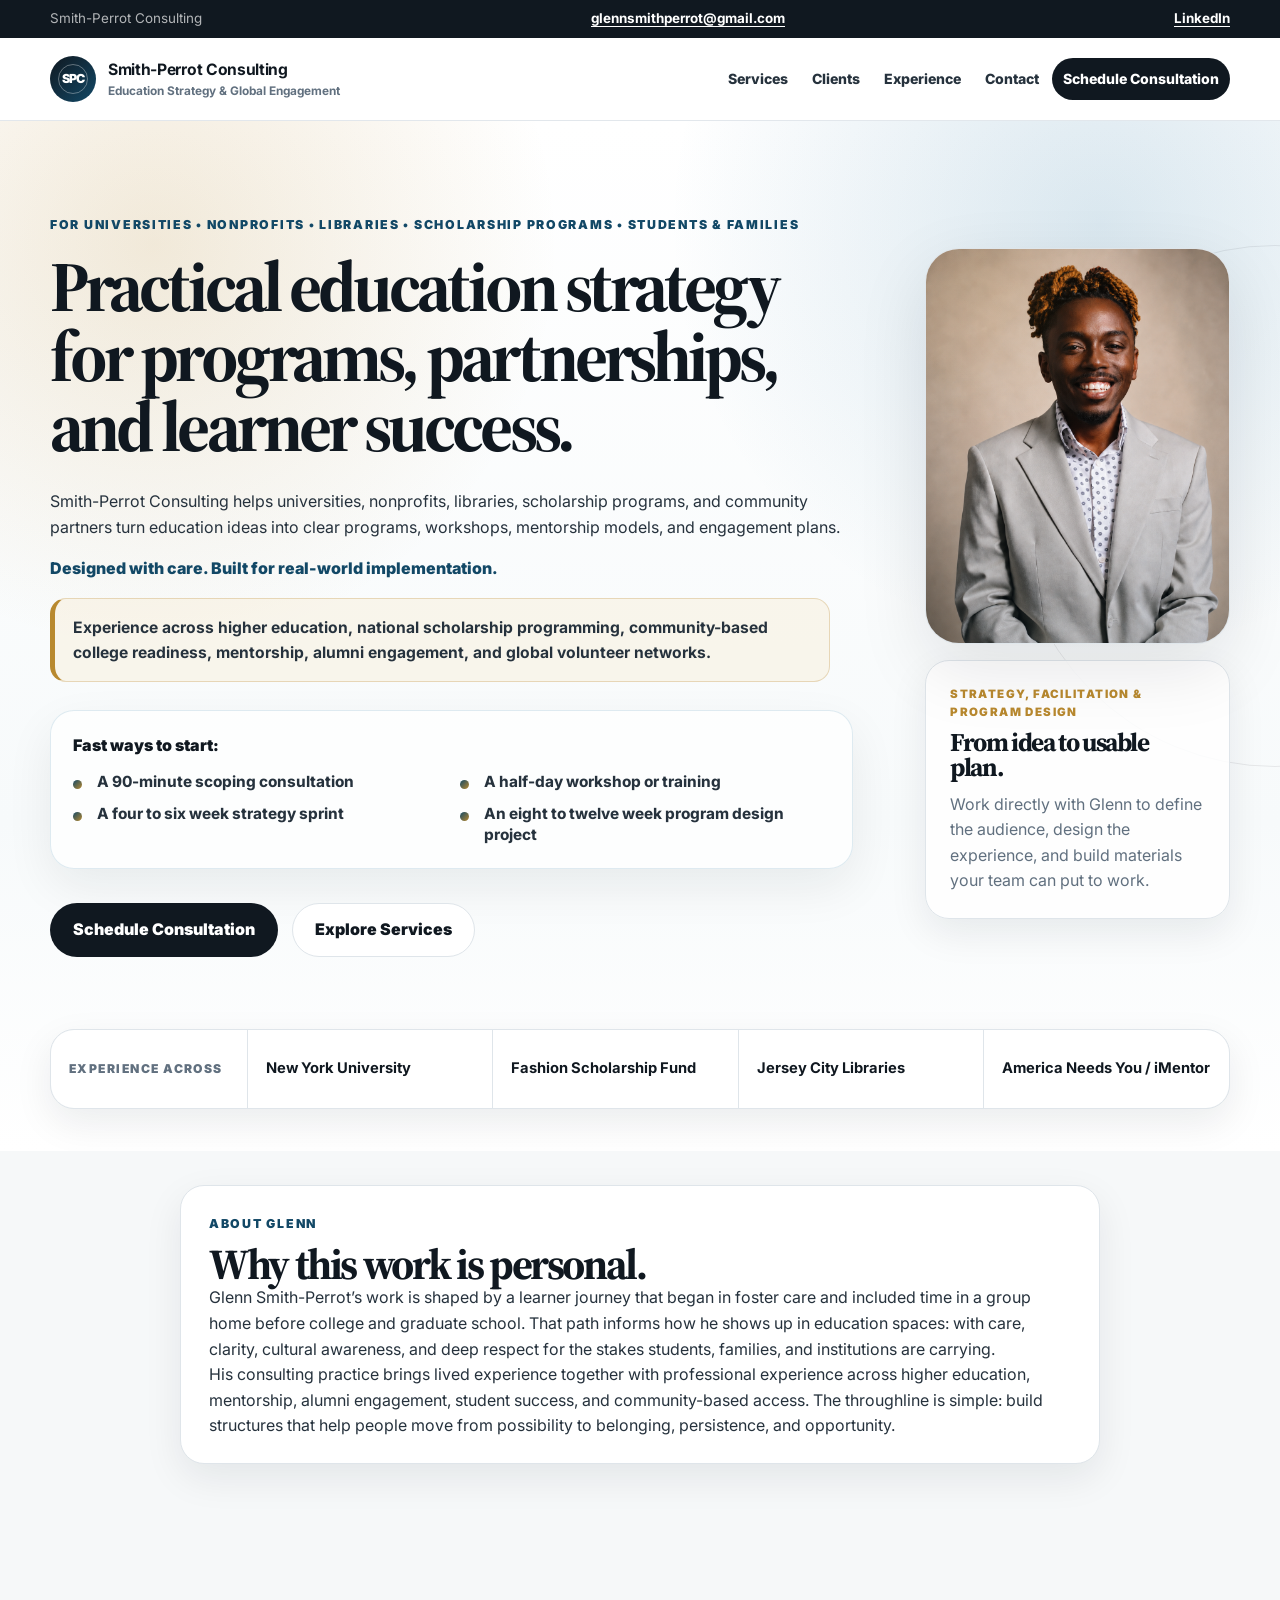
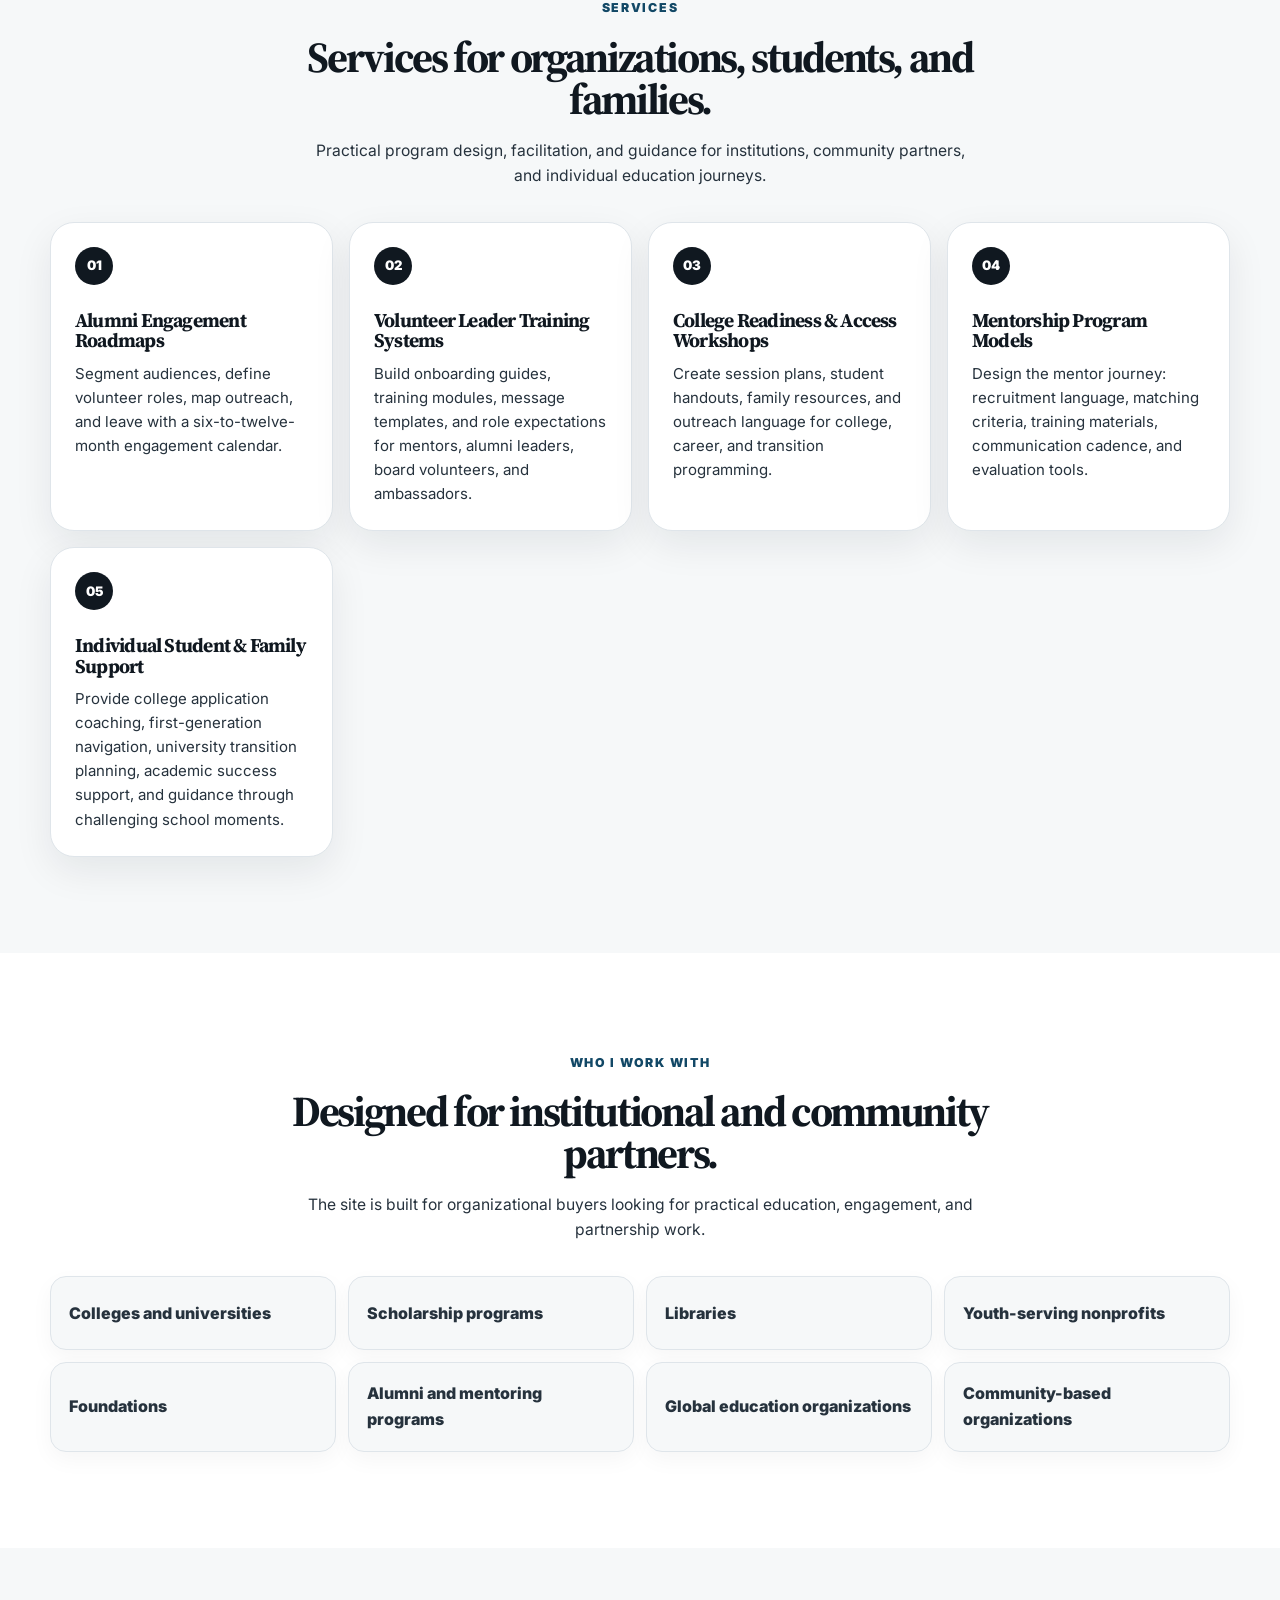
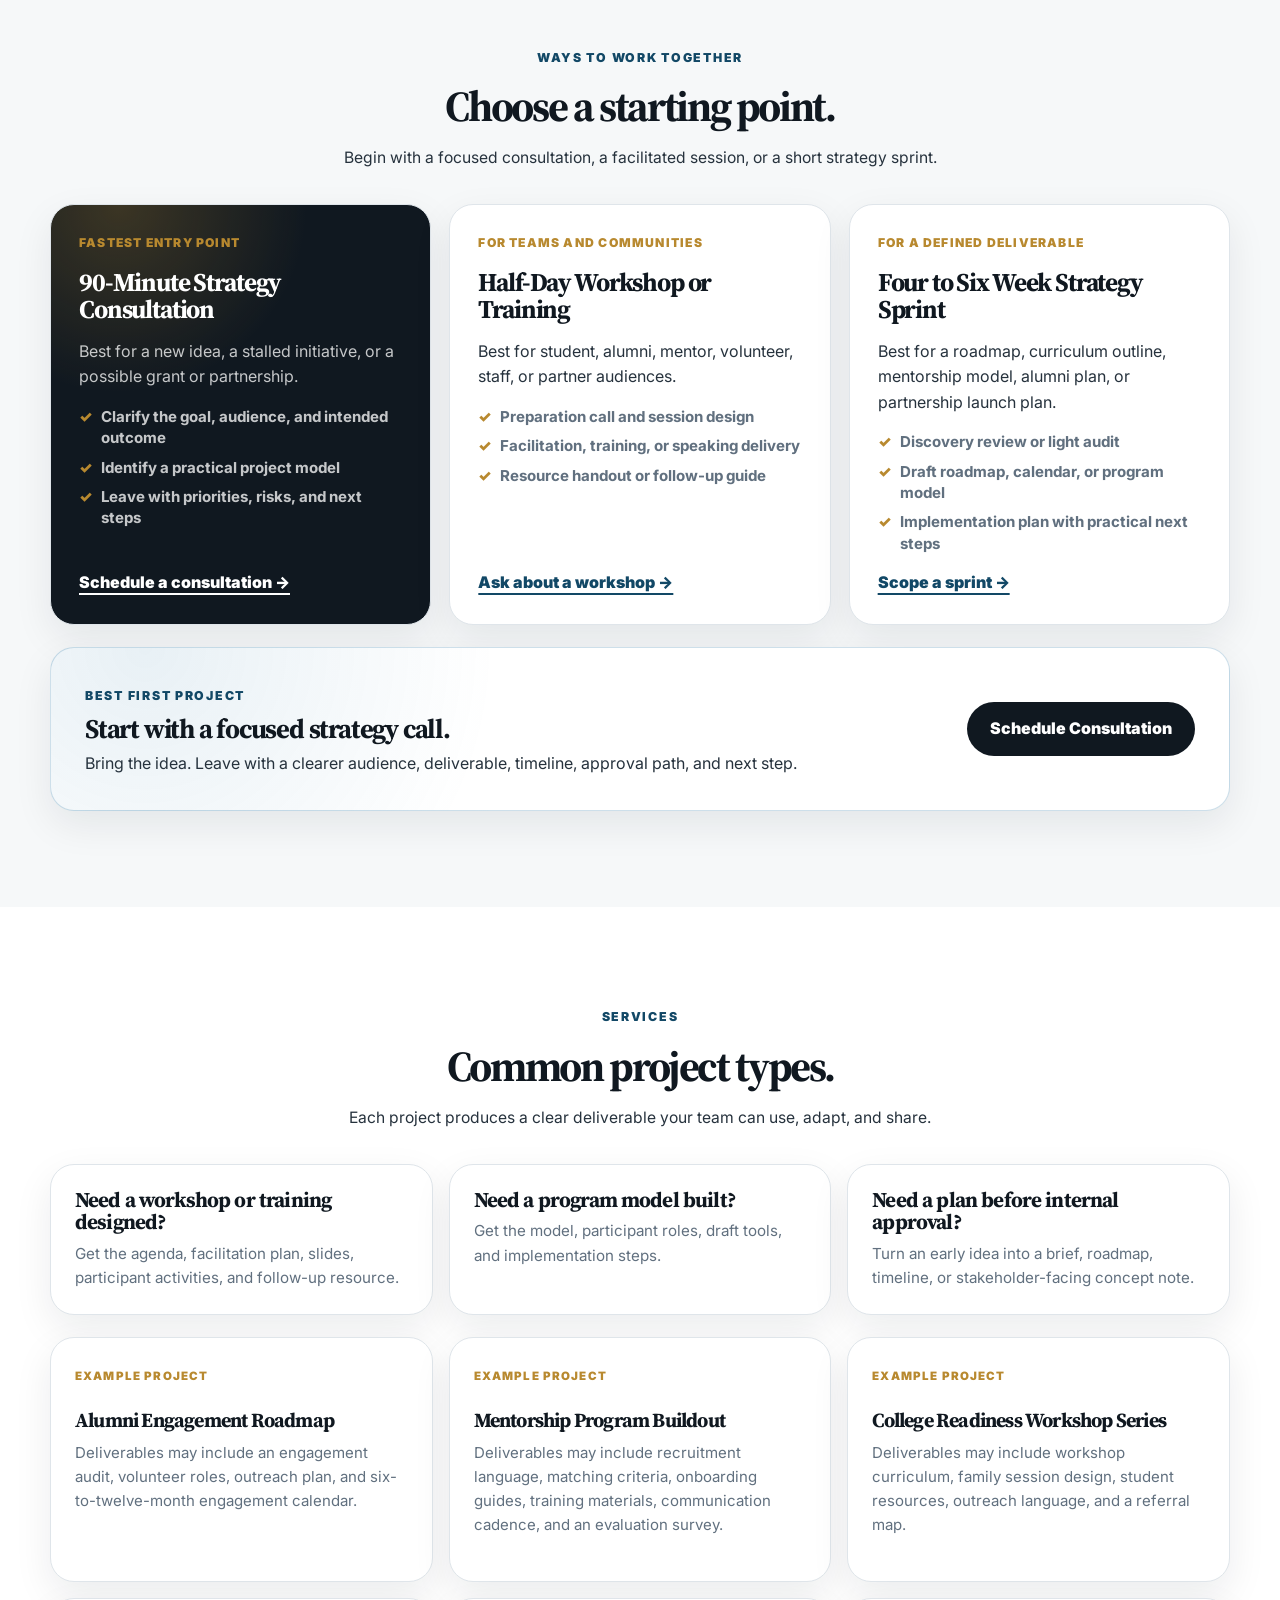
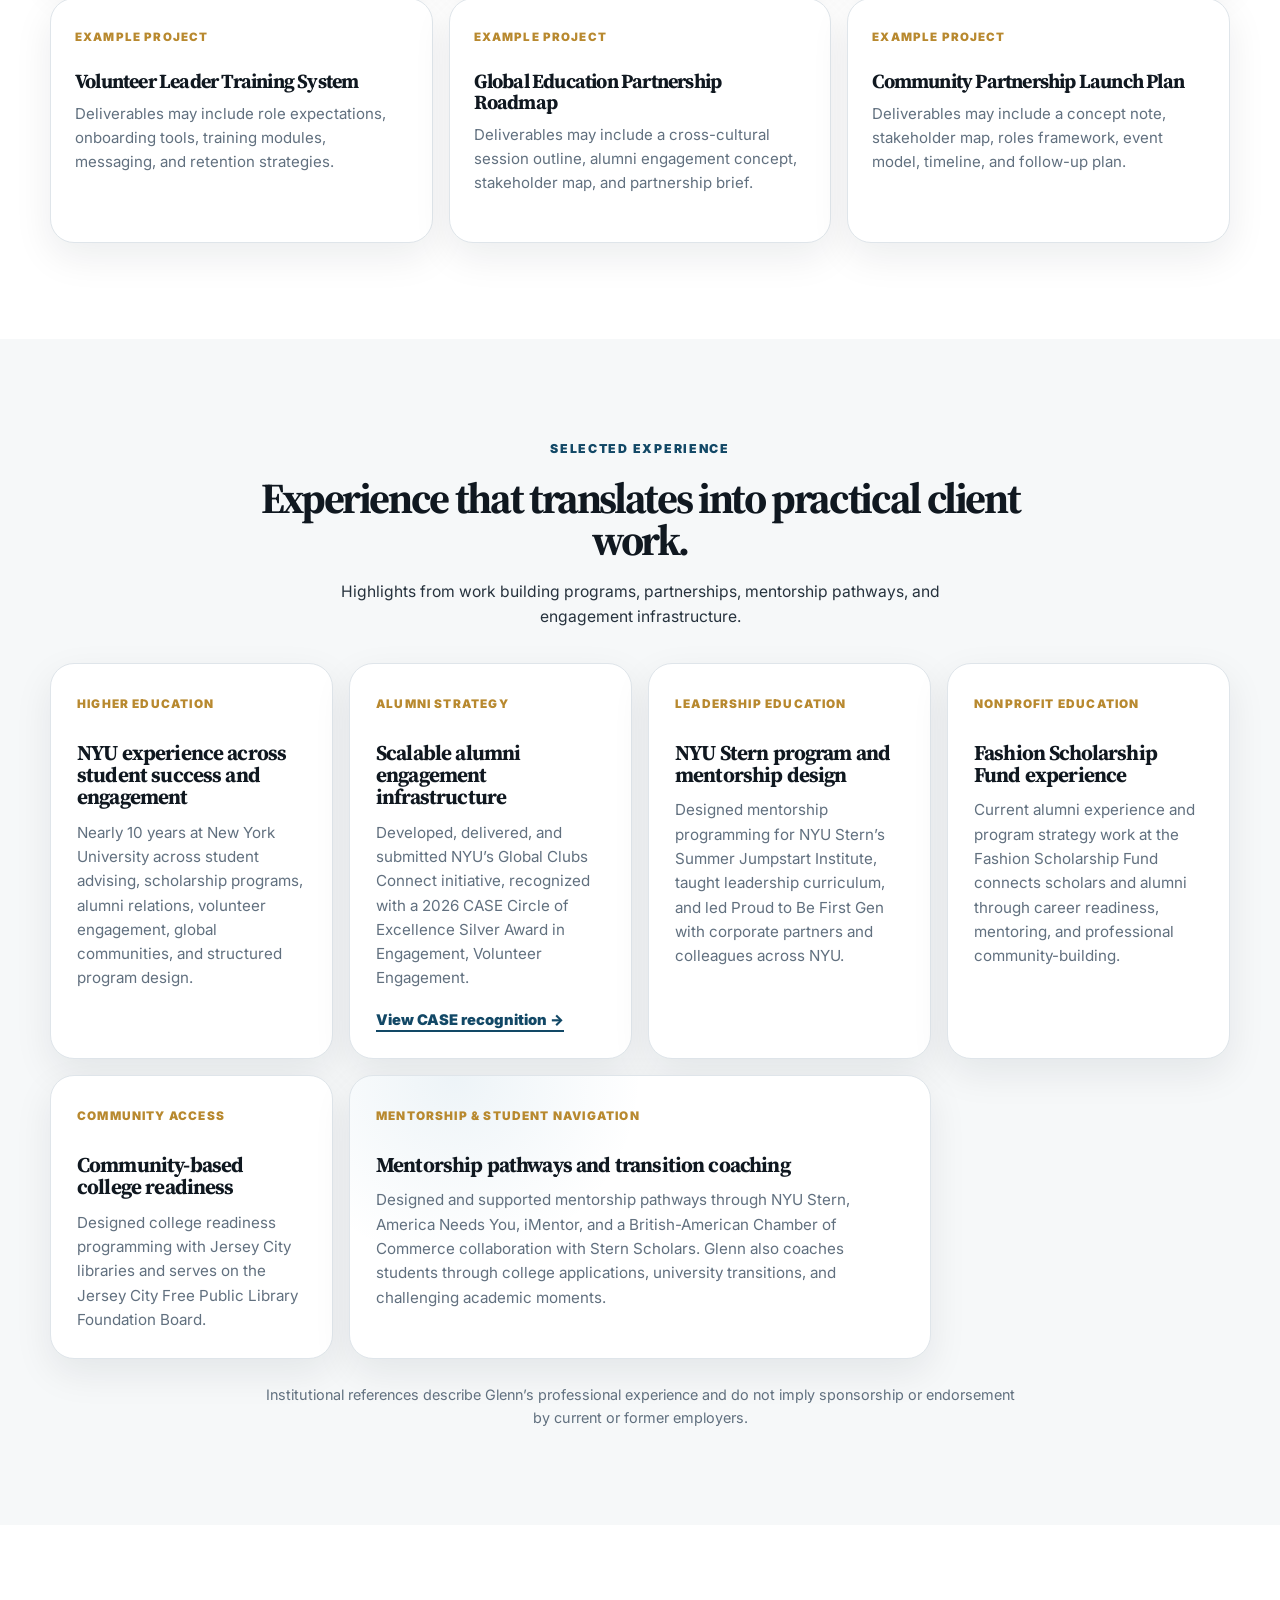
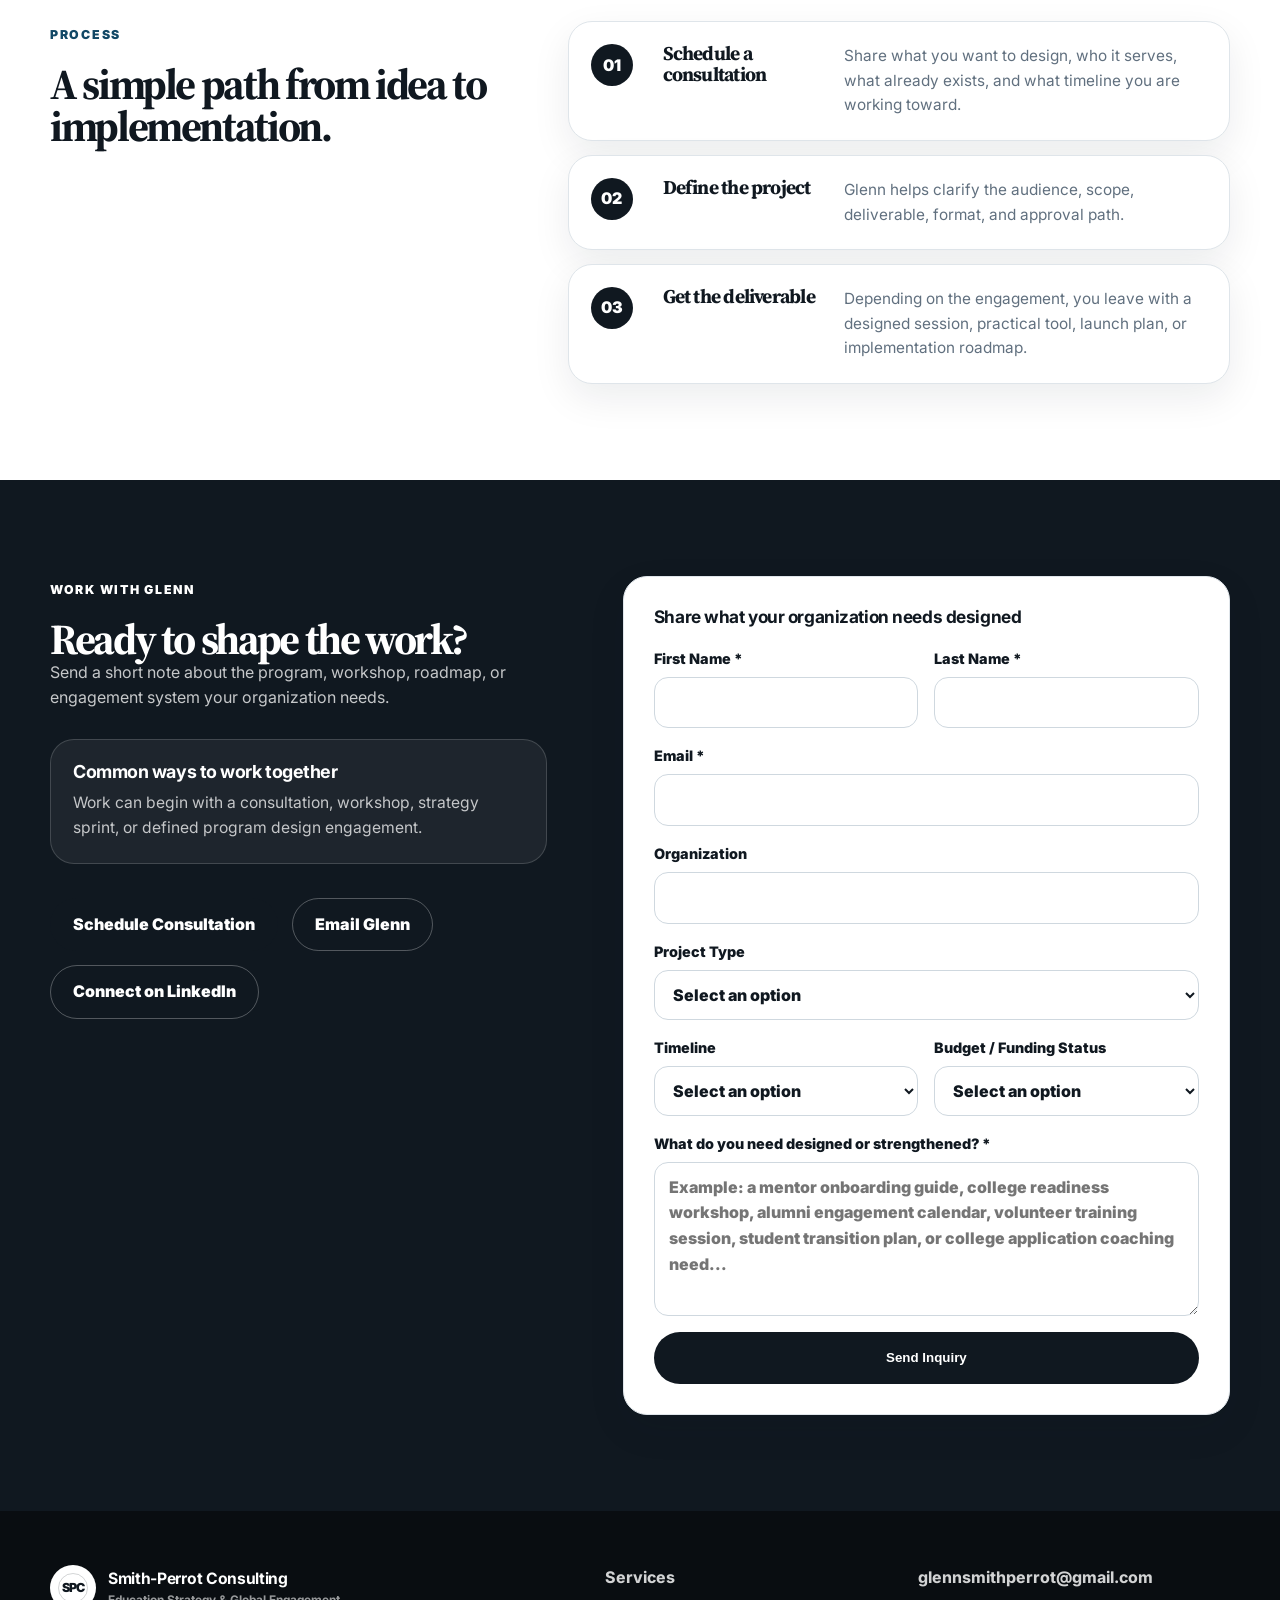
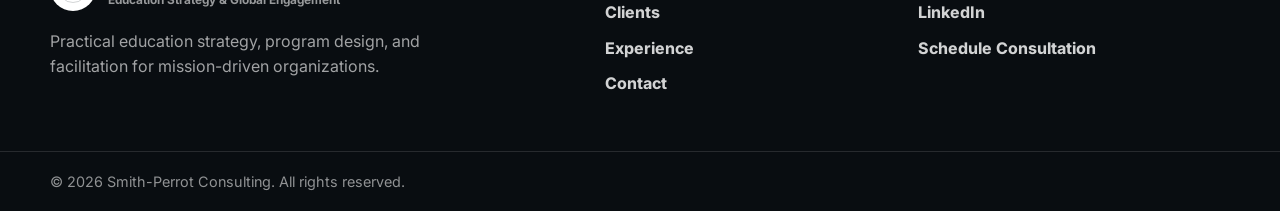
==== commit d24954e8: "Update index.html" ====
--- a/index.html
+++ b/index.html
@@ -107,7 +107,18 @@
   </header>
 
   <main id="main-content">
-    <section class="section hire-section" id="hire" aria-labelledby="hire-heading">
+        <section class="section family-note-section" id="about" aria-labelledby="about-heading">
+      <div class="container">
+        <div class="family-note reveal">
+          <p class="eyebrow">About Glenn</p>
+          <h2 id="about-heading">Why this work is personal.</h2>
+          <p>Glenn Smith-Perrot’s work is shaped by a learner journey that began in foster care and included time in a group home before college and graduate school. That path informs how he shows up in education spaces: with care, clarity, cultural awareness, and deep respect for the stakes students, families, and institutions are carrying.</p>
+          <p>His consulting practice brings lived experience together with professional experience across higher education, mentorship, alumni engagement, student success, and community-based access. The throughline is simple: build structures that help people move from possibility to belonging, persistence, and opportunity.</p>
+        </div>
+      </div>
+    </section>
+
+<section class="section hire-section" id="hire" aria-labelledby="hire-heading">
       <div class="container">
         <div class="section-heading centered reveal">
           <p class="eyebrow">Services</p>
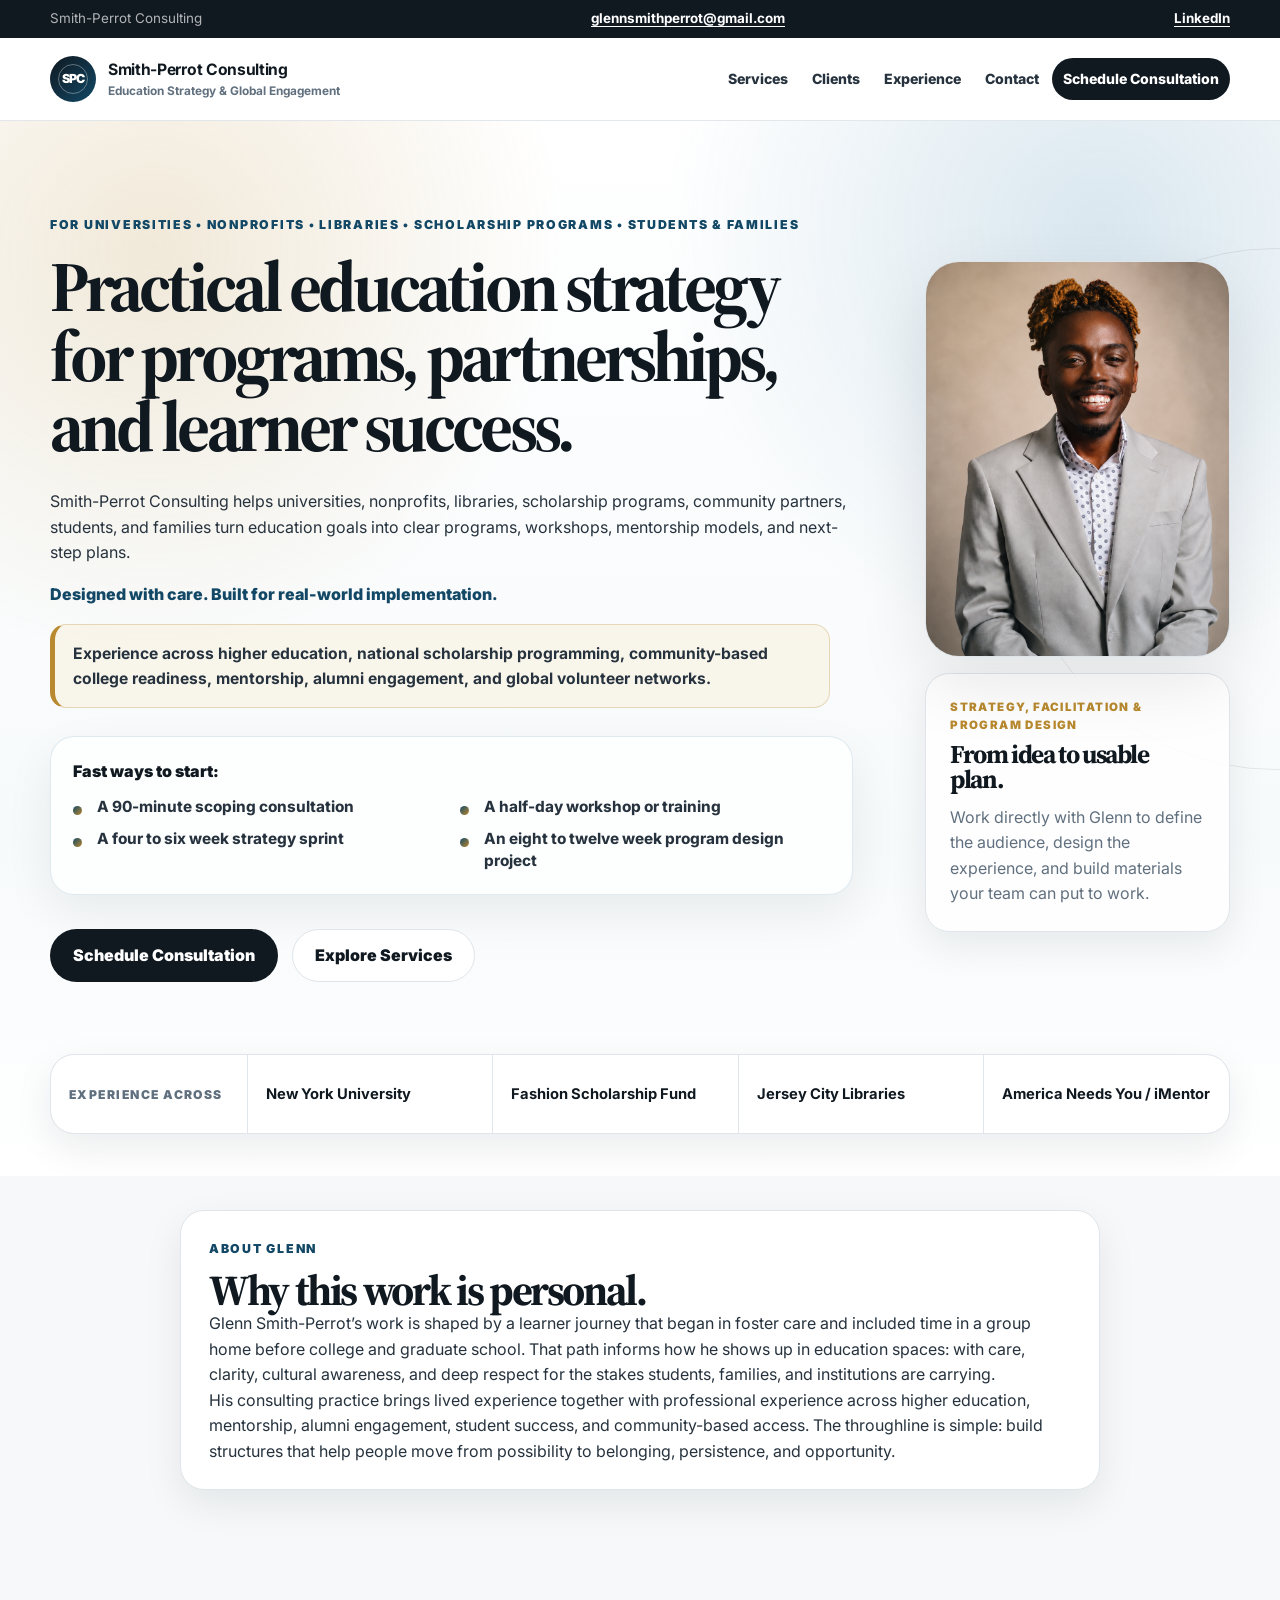
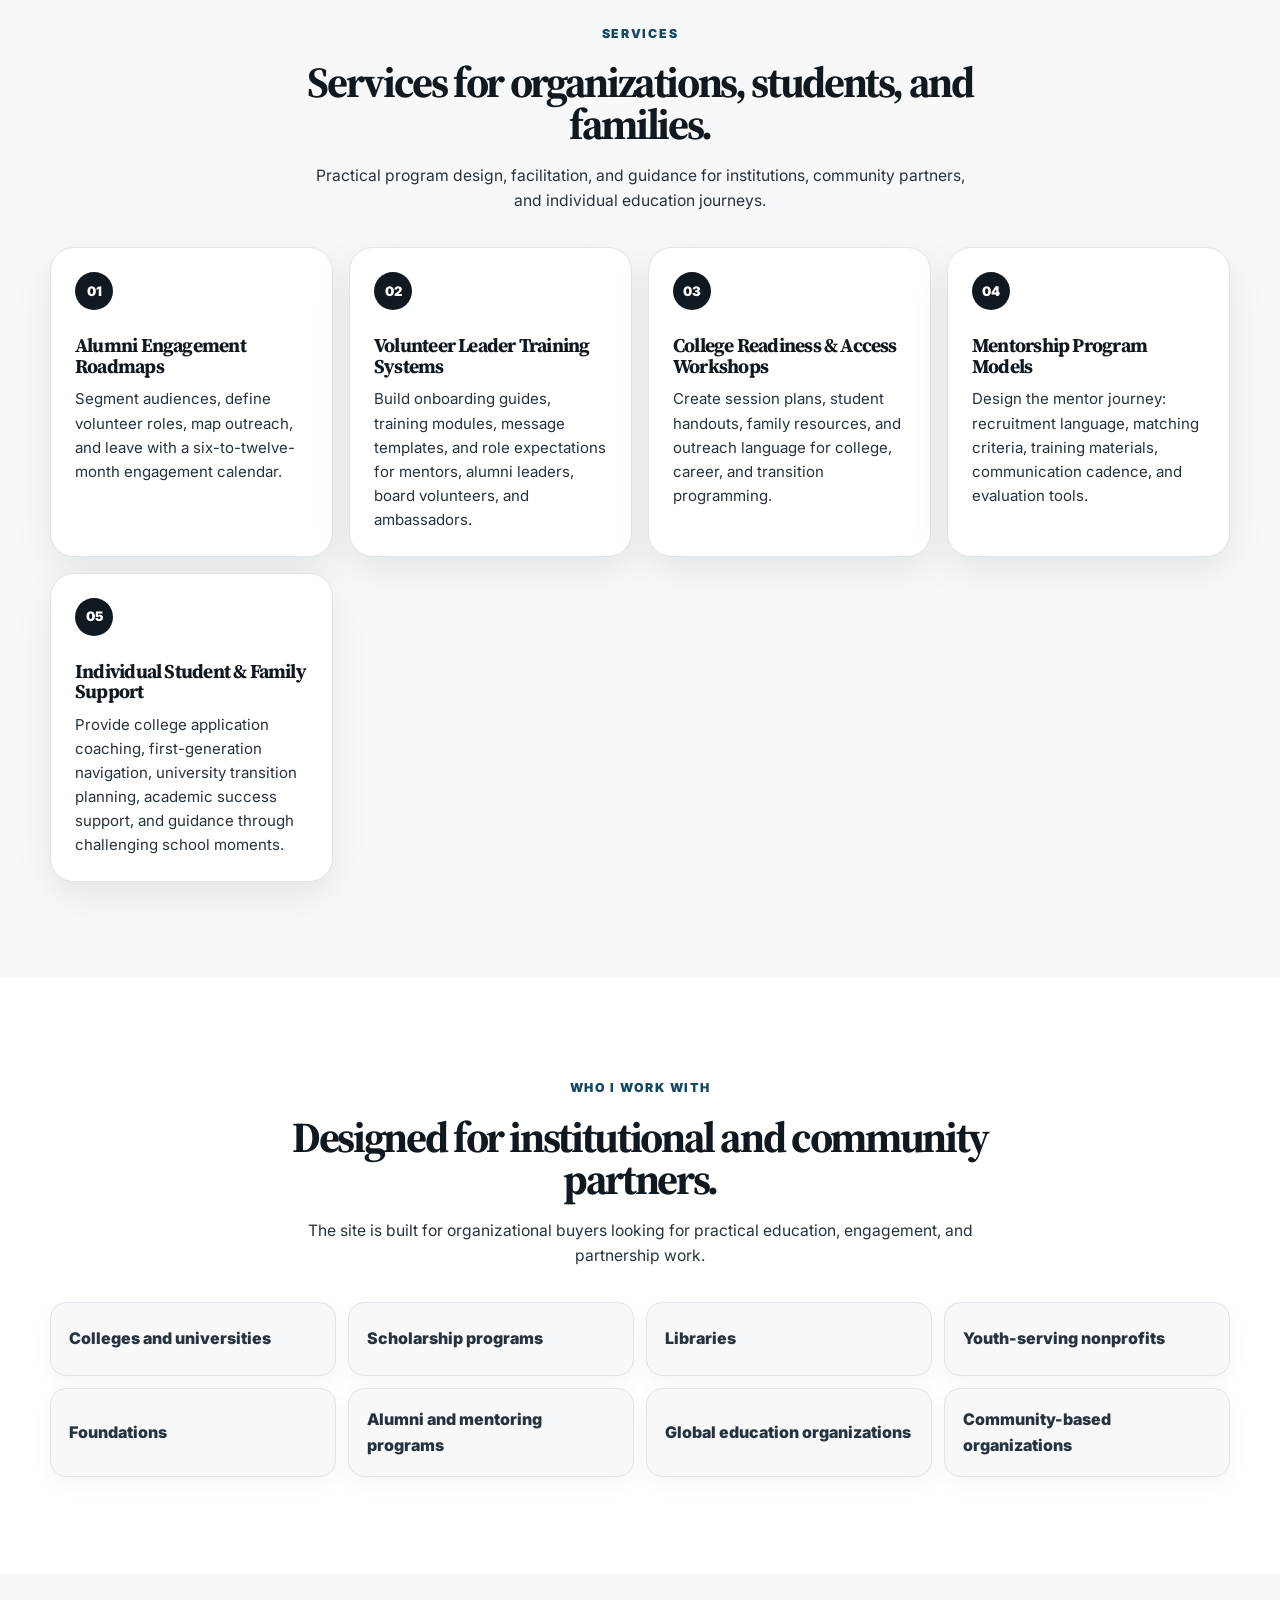
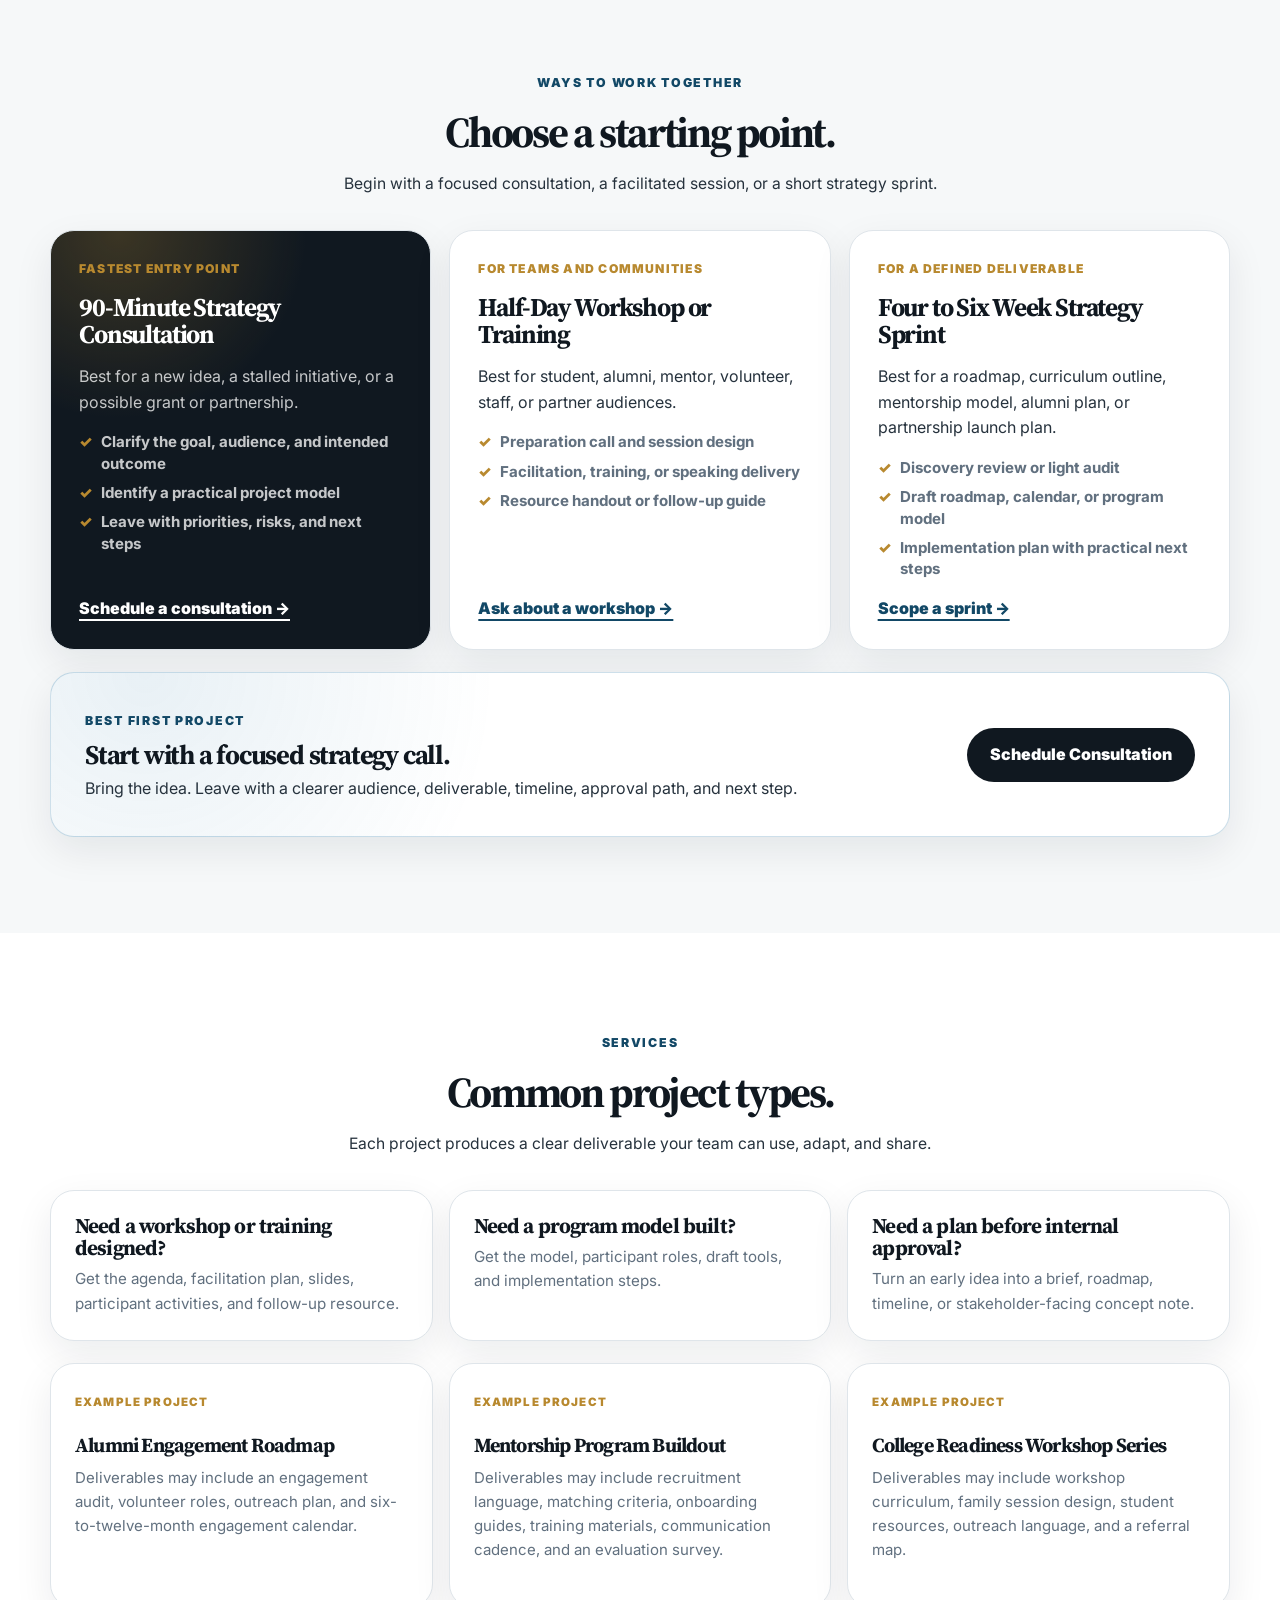
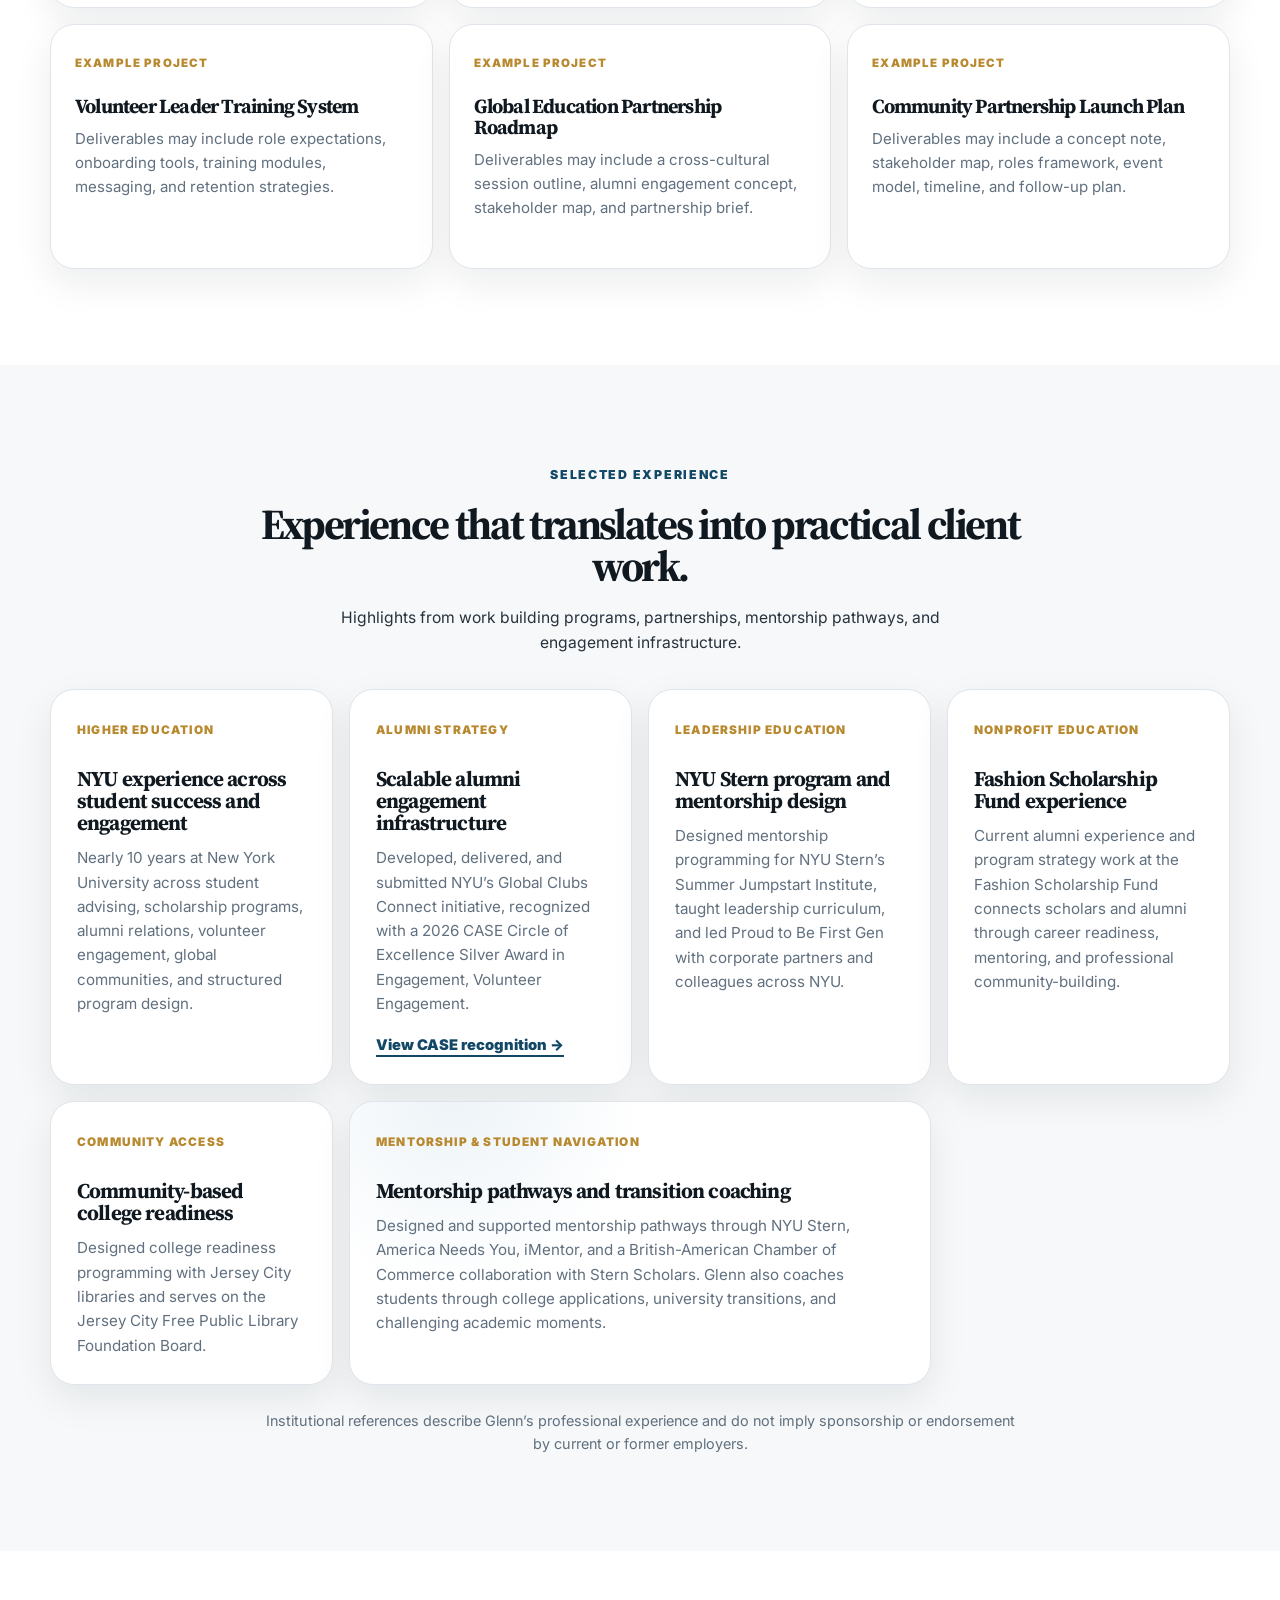
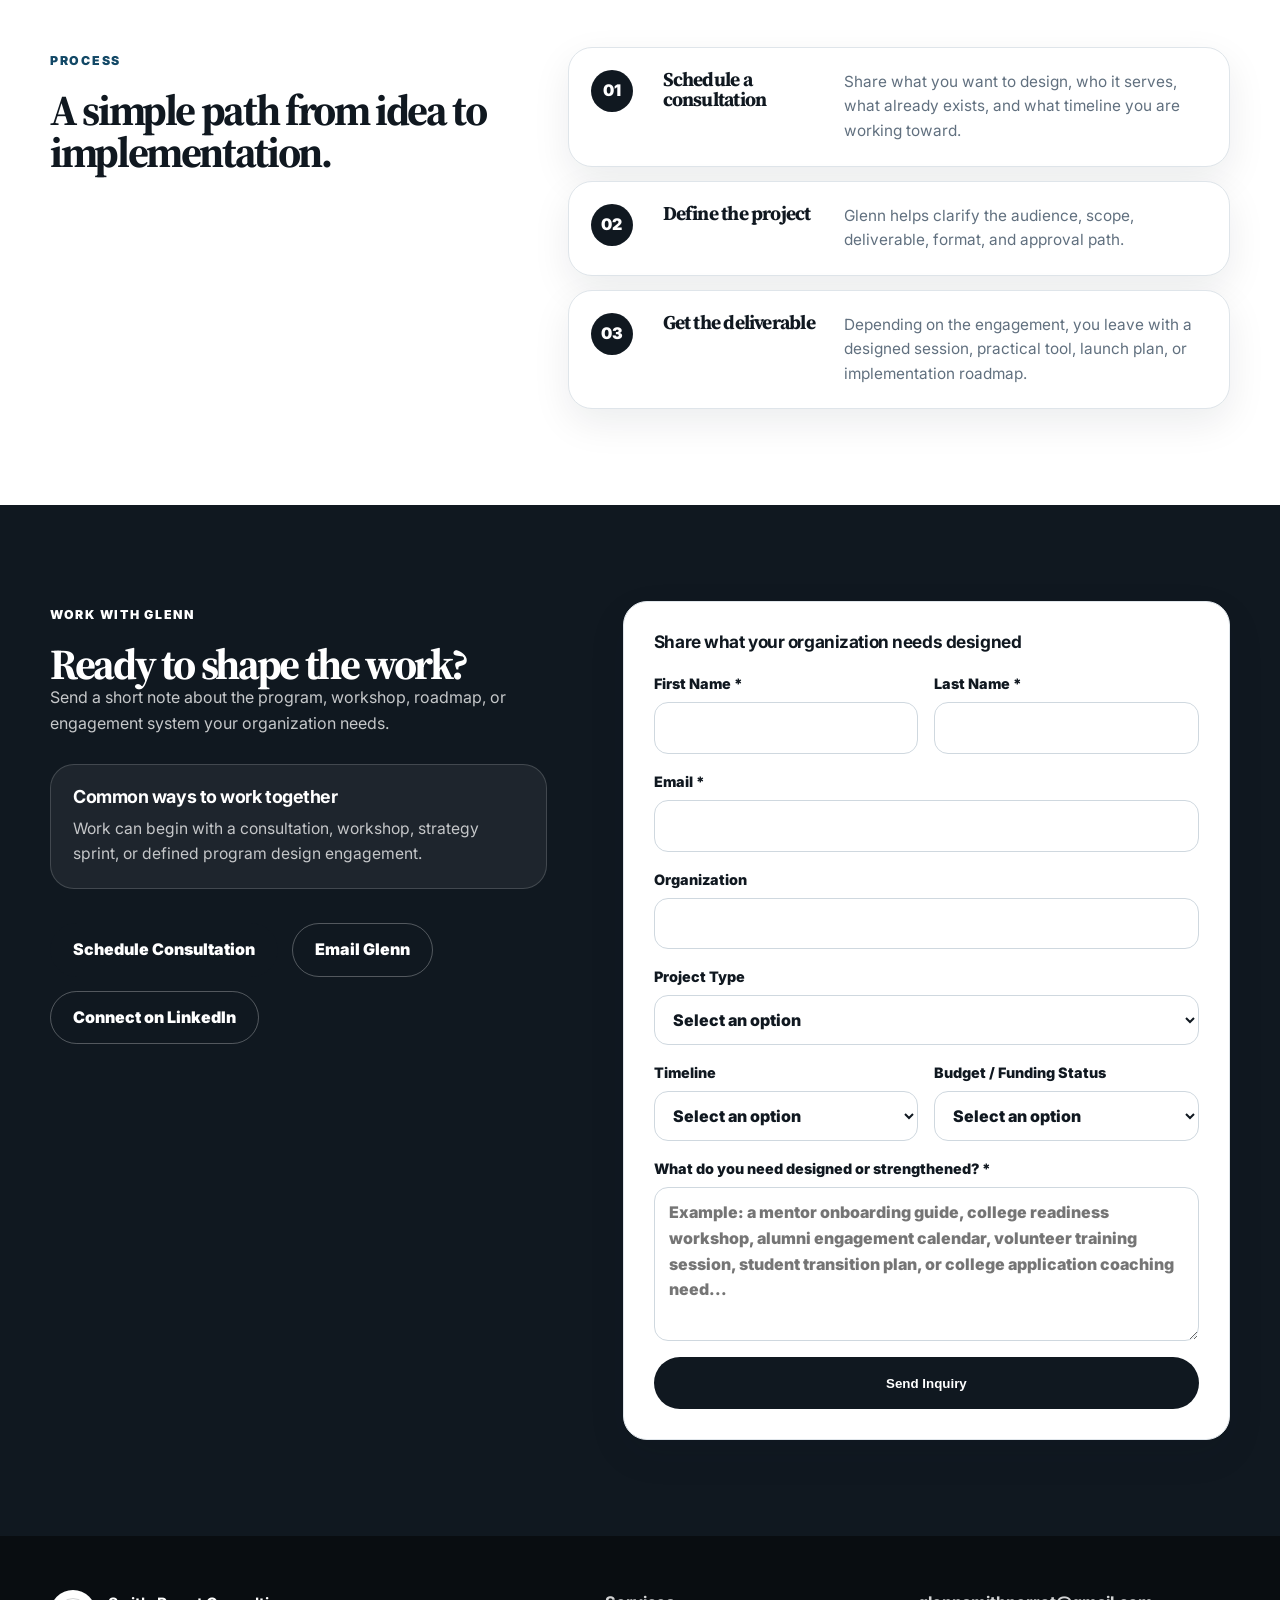
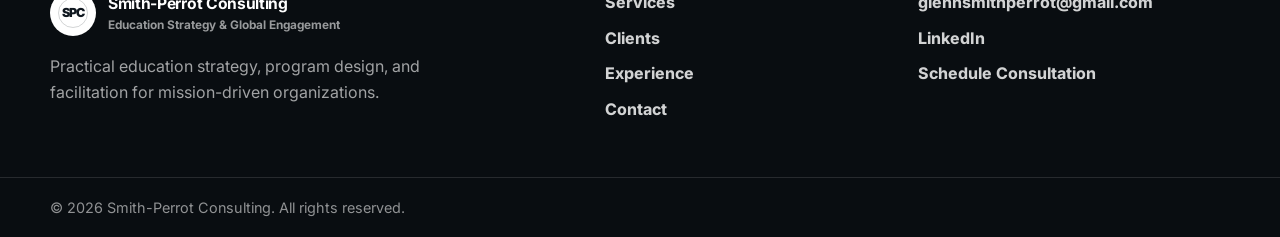
==== commit 3fc29096: "Update index.html" ====
--- a/index.html
+++ b/index.html
@@ -62,7 +62,7 @@
         <p class="eyebrow">For Universities • Nonprofits • Libraries • Scholarship Programs • Students &amp; Families</p>
         <h1>Practical education strategy for programs, partnerships, and learner success.</h1>
         <p class="hero-lede">
-          Smith-Perrot Consulting helps universities, nonprofits, libraries, scholarship programs, and community partners turn education ideas into clear programs, workshops, mentorship models, and engagement plans.
+          Smith-Perrot Consulting helps universities, nonprofits, libraries, scholarship programs, community partners, students, and families turn education goals into clear programs, workshops, mentorship models, and next-step plans.
         </p>
         <p class="positioning-line">Designed with care. Built for real-world implementation.</p>
         <p class="credibility-note">
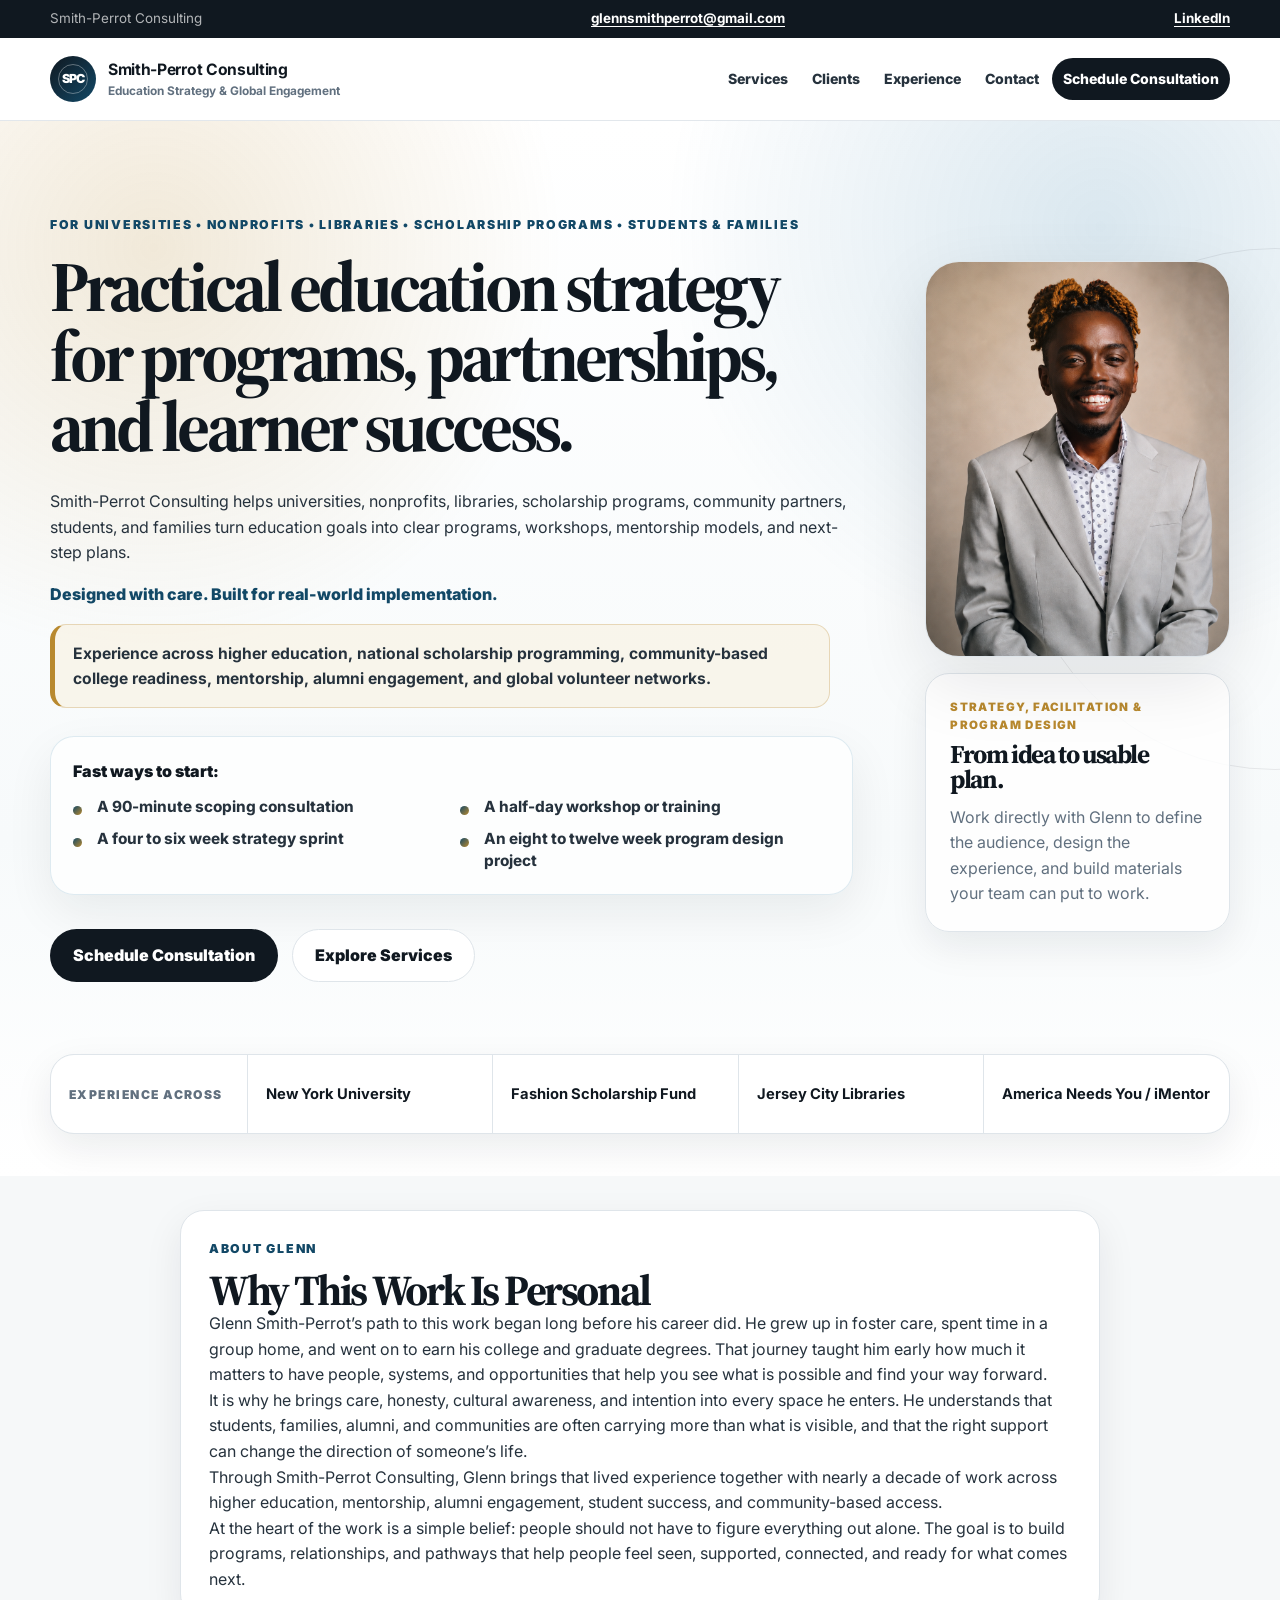
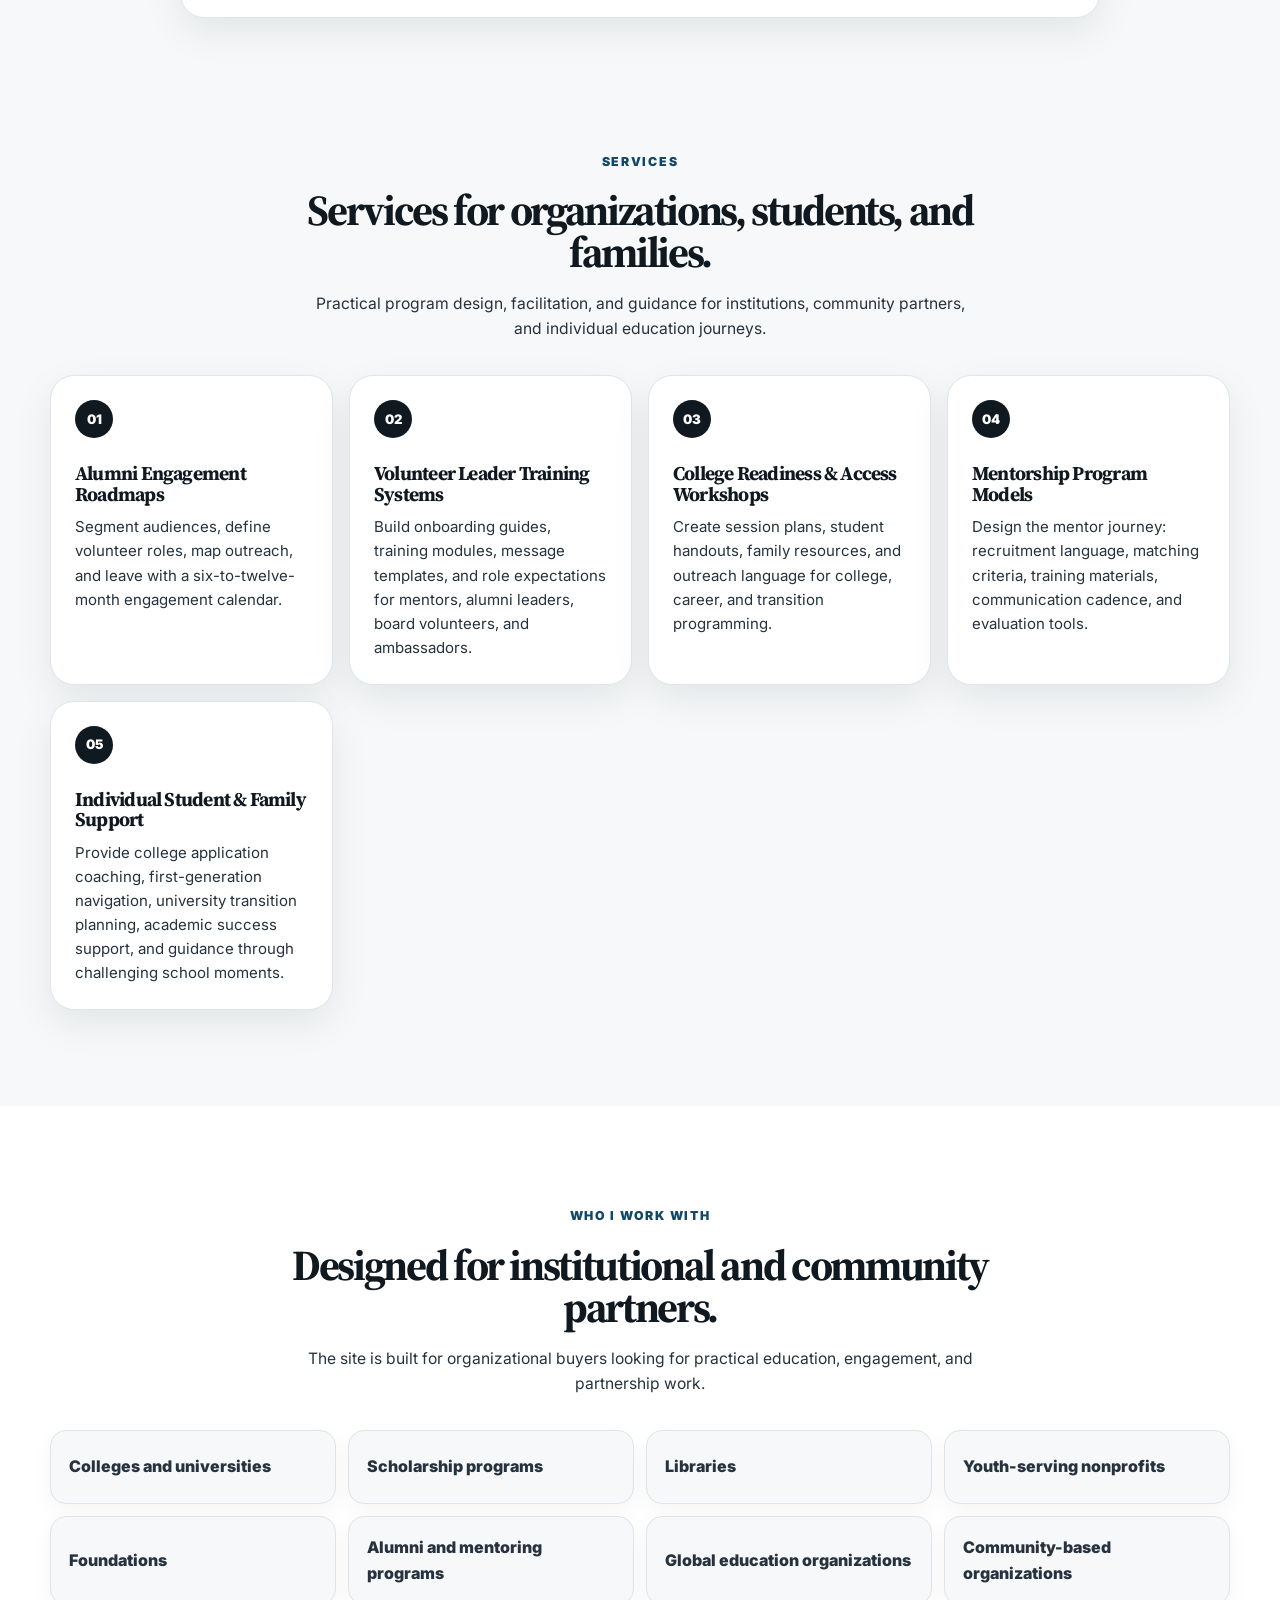
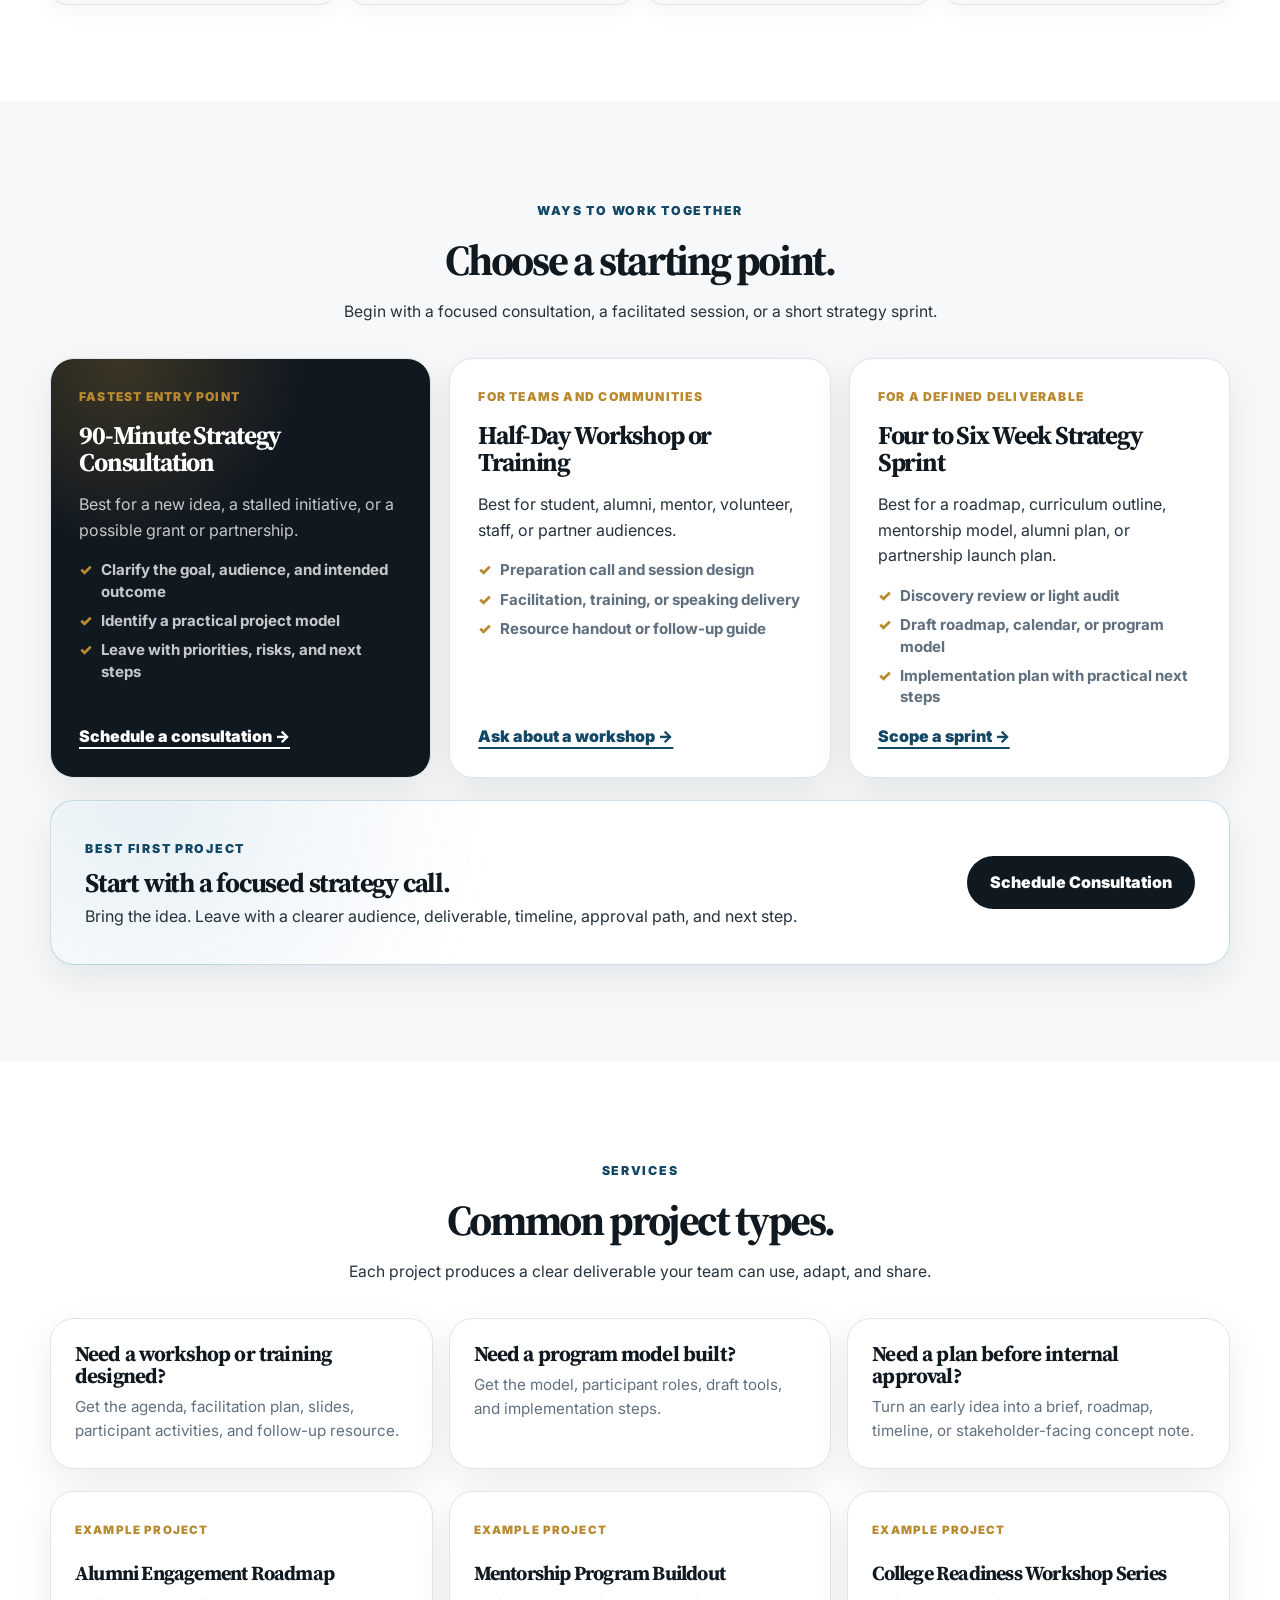
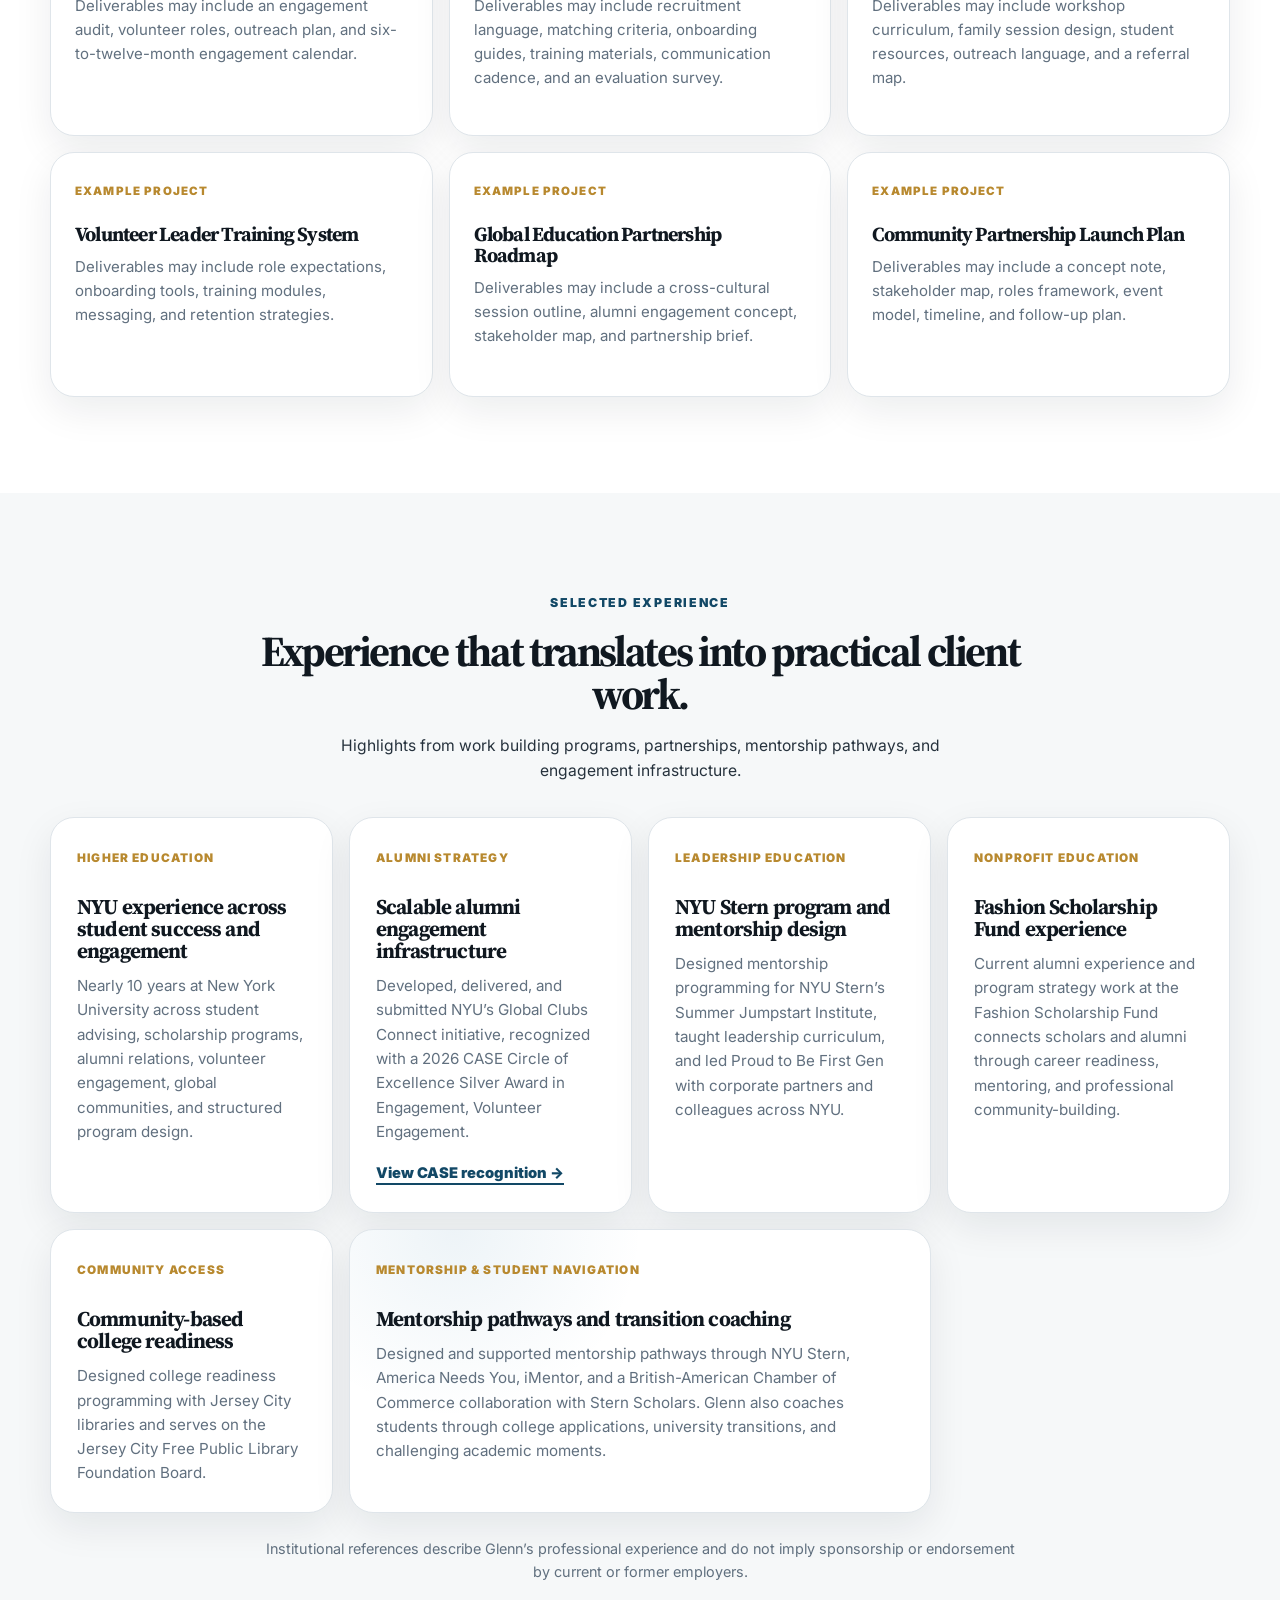
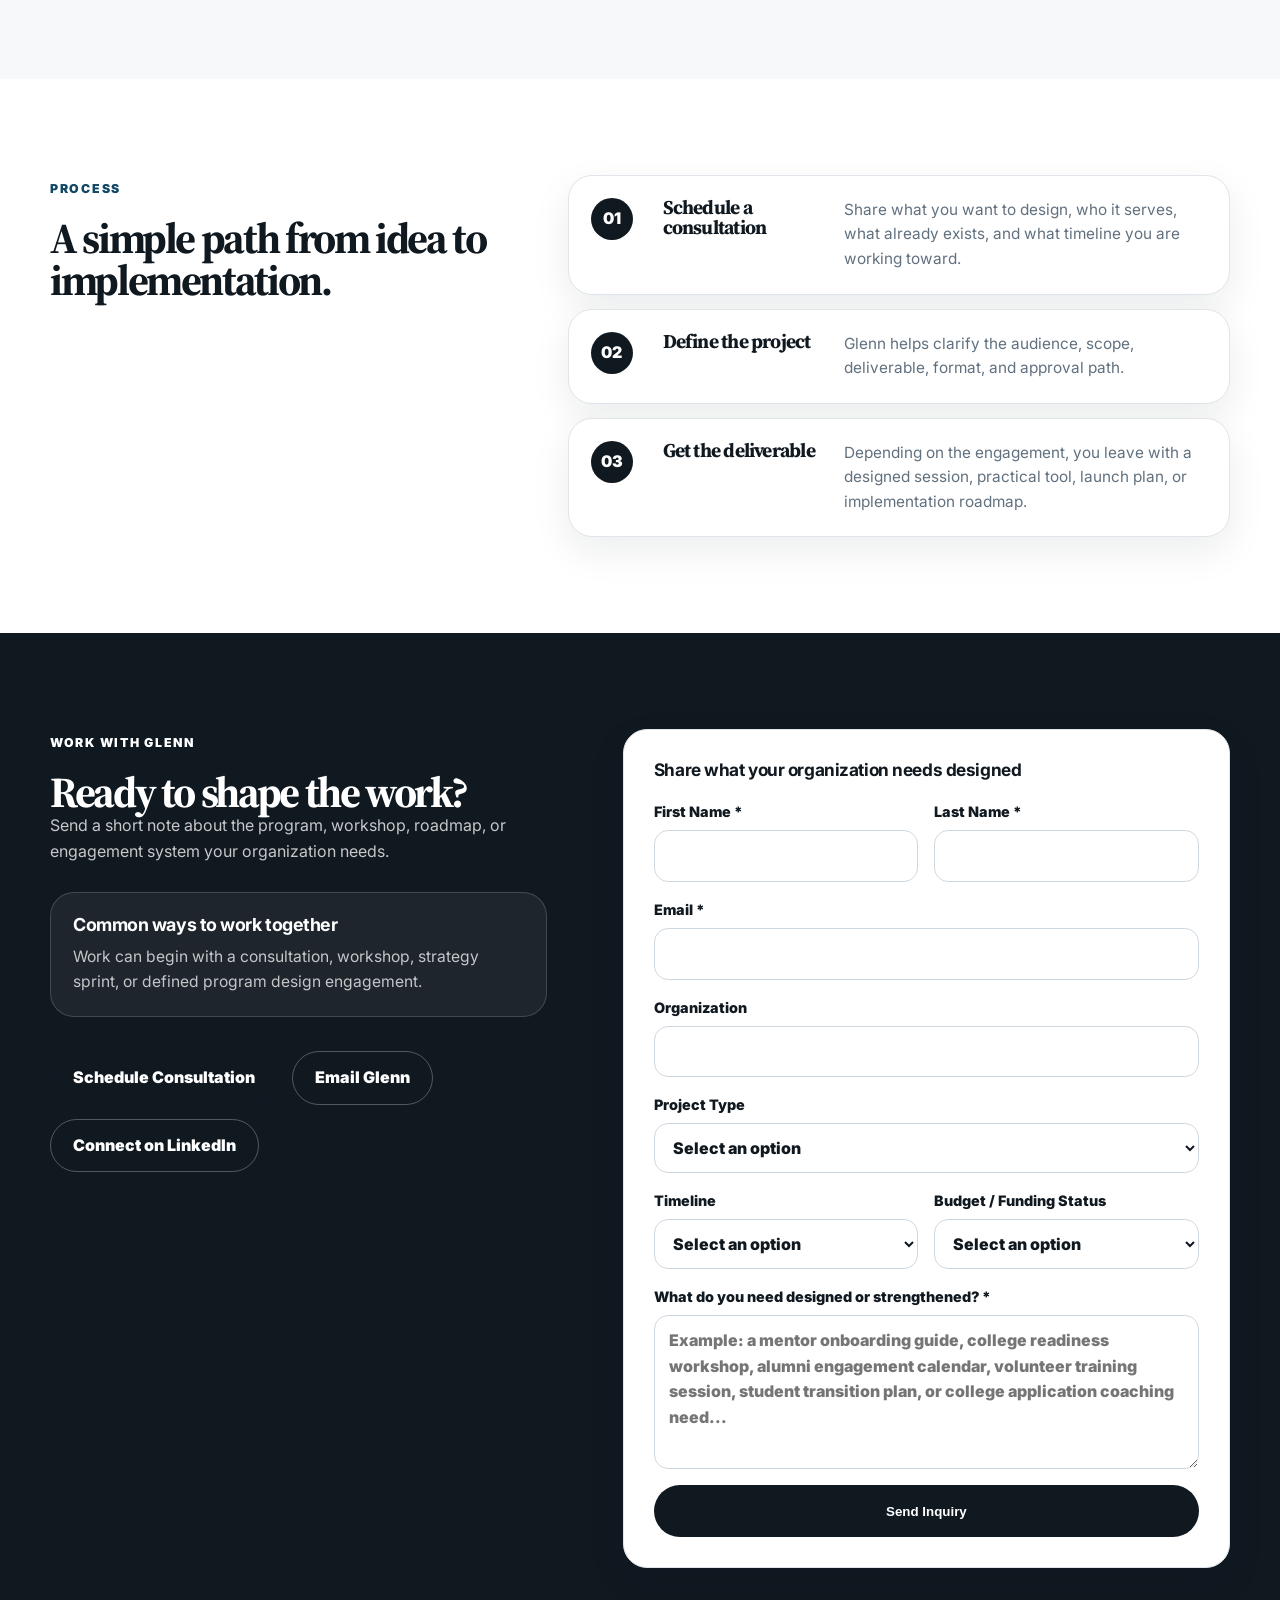
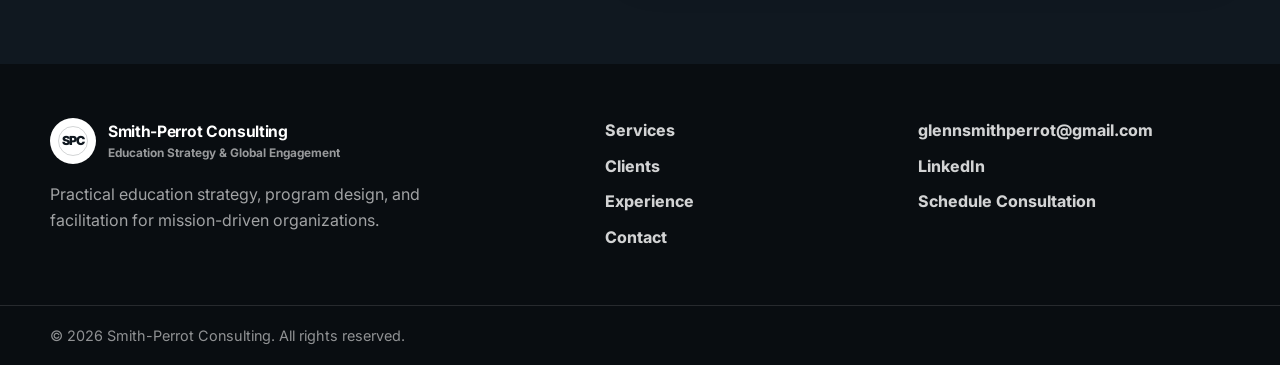
==== commit 57248921: "Update index.html" ====
--- a/index.html
+++ b/index.html
@@ -109,11 +109,13 @@
   <main id="main-content">
         <section class="section family-note-section" id="about" aria-labelledby="about-heading">
       <div class="container">
-        <div class="family-note reveal">
+                <div class="family-note reveal">
           <p class="eyebrow">About Glenn</p>
-          <h2 id="about-heading">Why this work is personal.</h2>
-          <p>Glenn Smith-Perrot’s work is shaped by a learner journey that began in foster care and included time in a group home before college and graduate school. That path informs how he shows up in education spaces: with care, clarity, cultural awareness, and deep respect for the stakes students, families, and institutions are carrying.</p>
-          <p>His consulting practice brings lived experience together with professional experience across higher education, mentorship, alumni engagement, student success, and community-based access. The throughline is simple: build structures that help people move from possibility to belonging, persistence, and opportunity.</p>
+          <h2 id="about-heading">Why This Work Is Personal</h2>
+          <p>Glenn Smith-Perrot’s path to this work began long before his career did. He grew up in foster care, spent time in a group home, and went on to earn his college and graduate degrees. That journey taught him early how much it matters to have people, systems, and opportunities that help you see what is possible and find your way forward.</p>
+          <p>It is why he brings care, honesty, cultural awareness, and intention into every space he enters. He understands that students, families, alumni, and communities are often carrying more than what is visible, and that the right support can change the direction of someone’s life.</p>
+          <p>Through Smith-Perrot Consulting, Glenn brings that lived experience together with nearly a decade of work across higher education, mentorship, alumni engagement, student success, and community-based access.</p>
+          <p>At the heart of the work is a simple belief: people should not have to figure everything out alone. The goal is to build programs, relationships, and pathways that help people feel seen, supported, connected, and ready for what comes next.</p>
         </div>
       </div>
     </section>
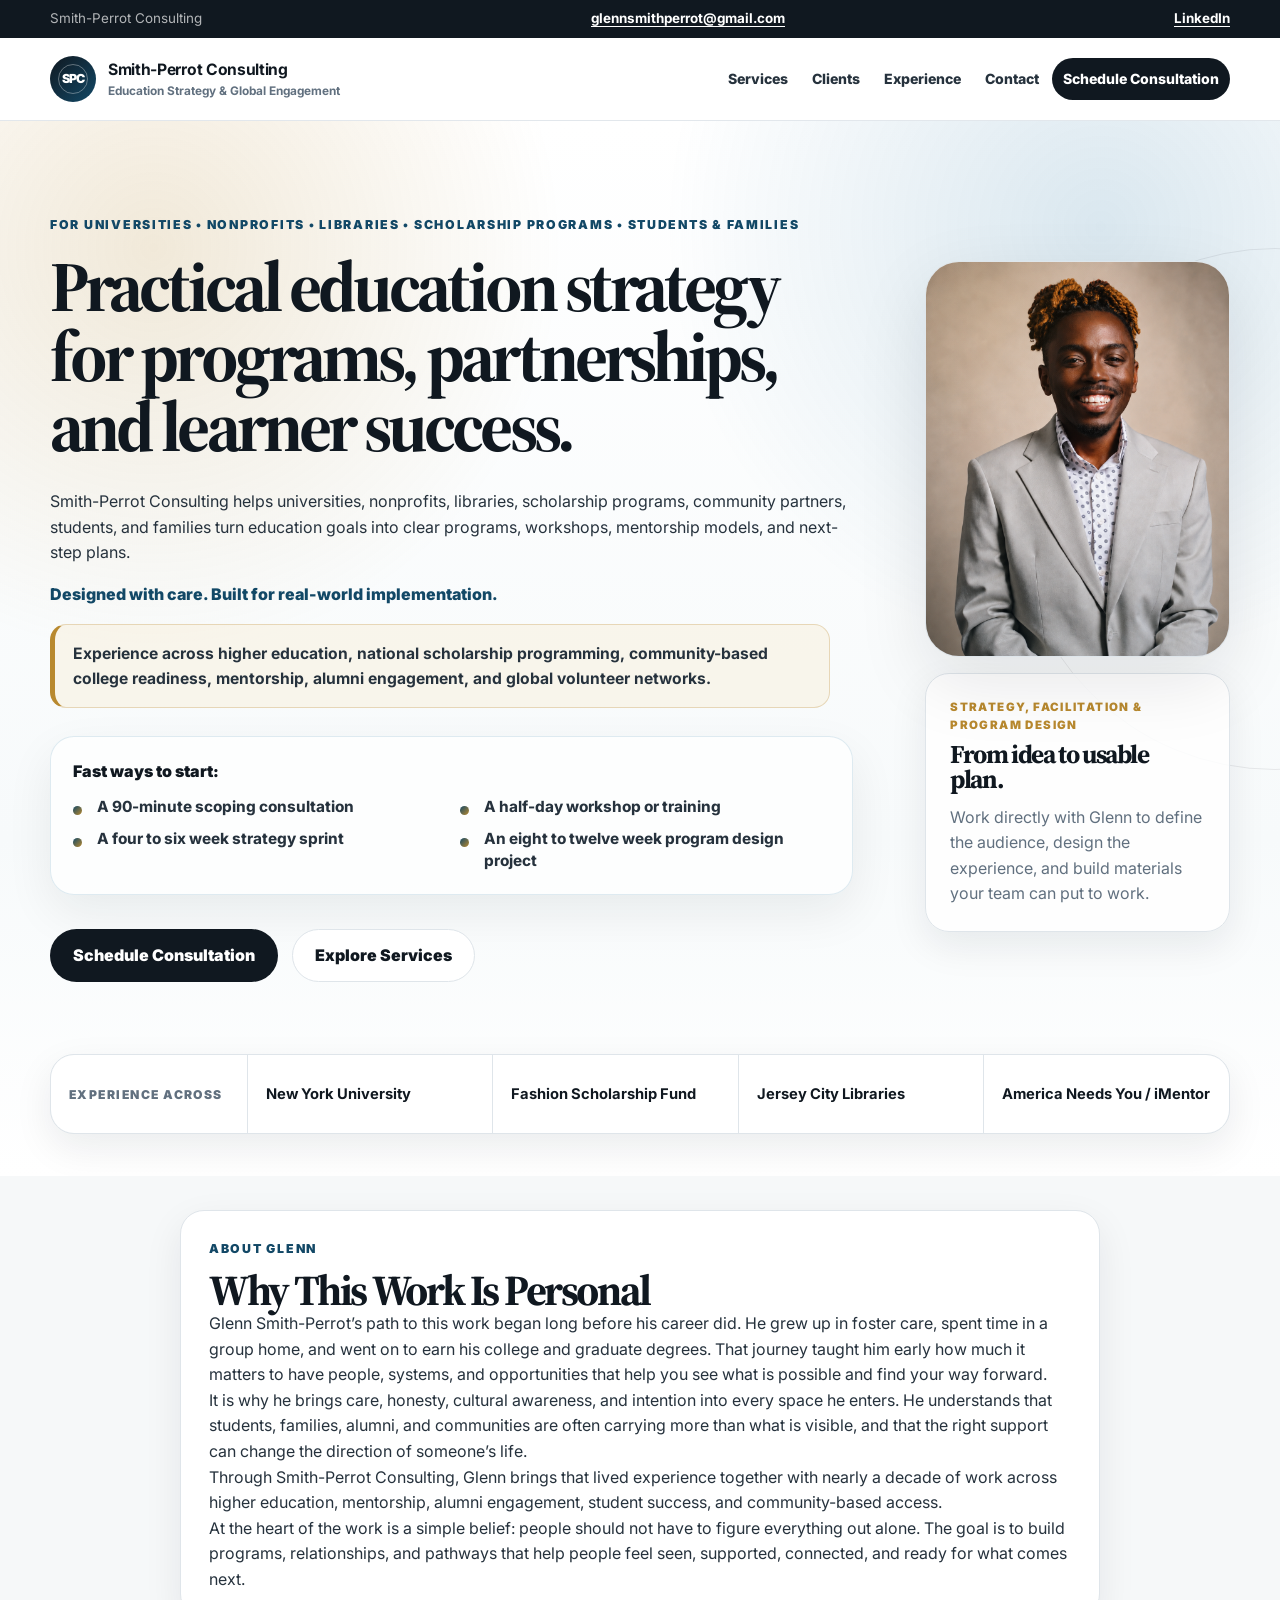
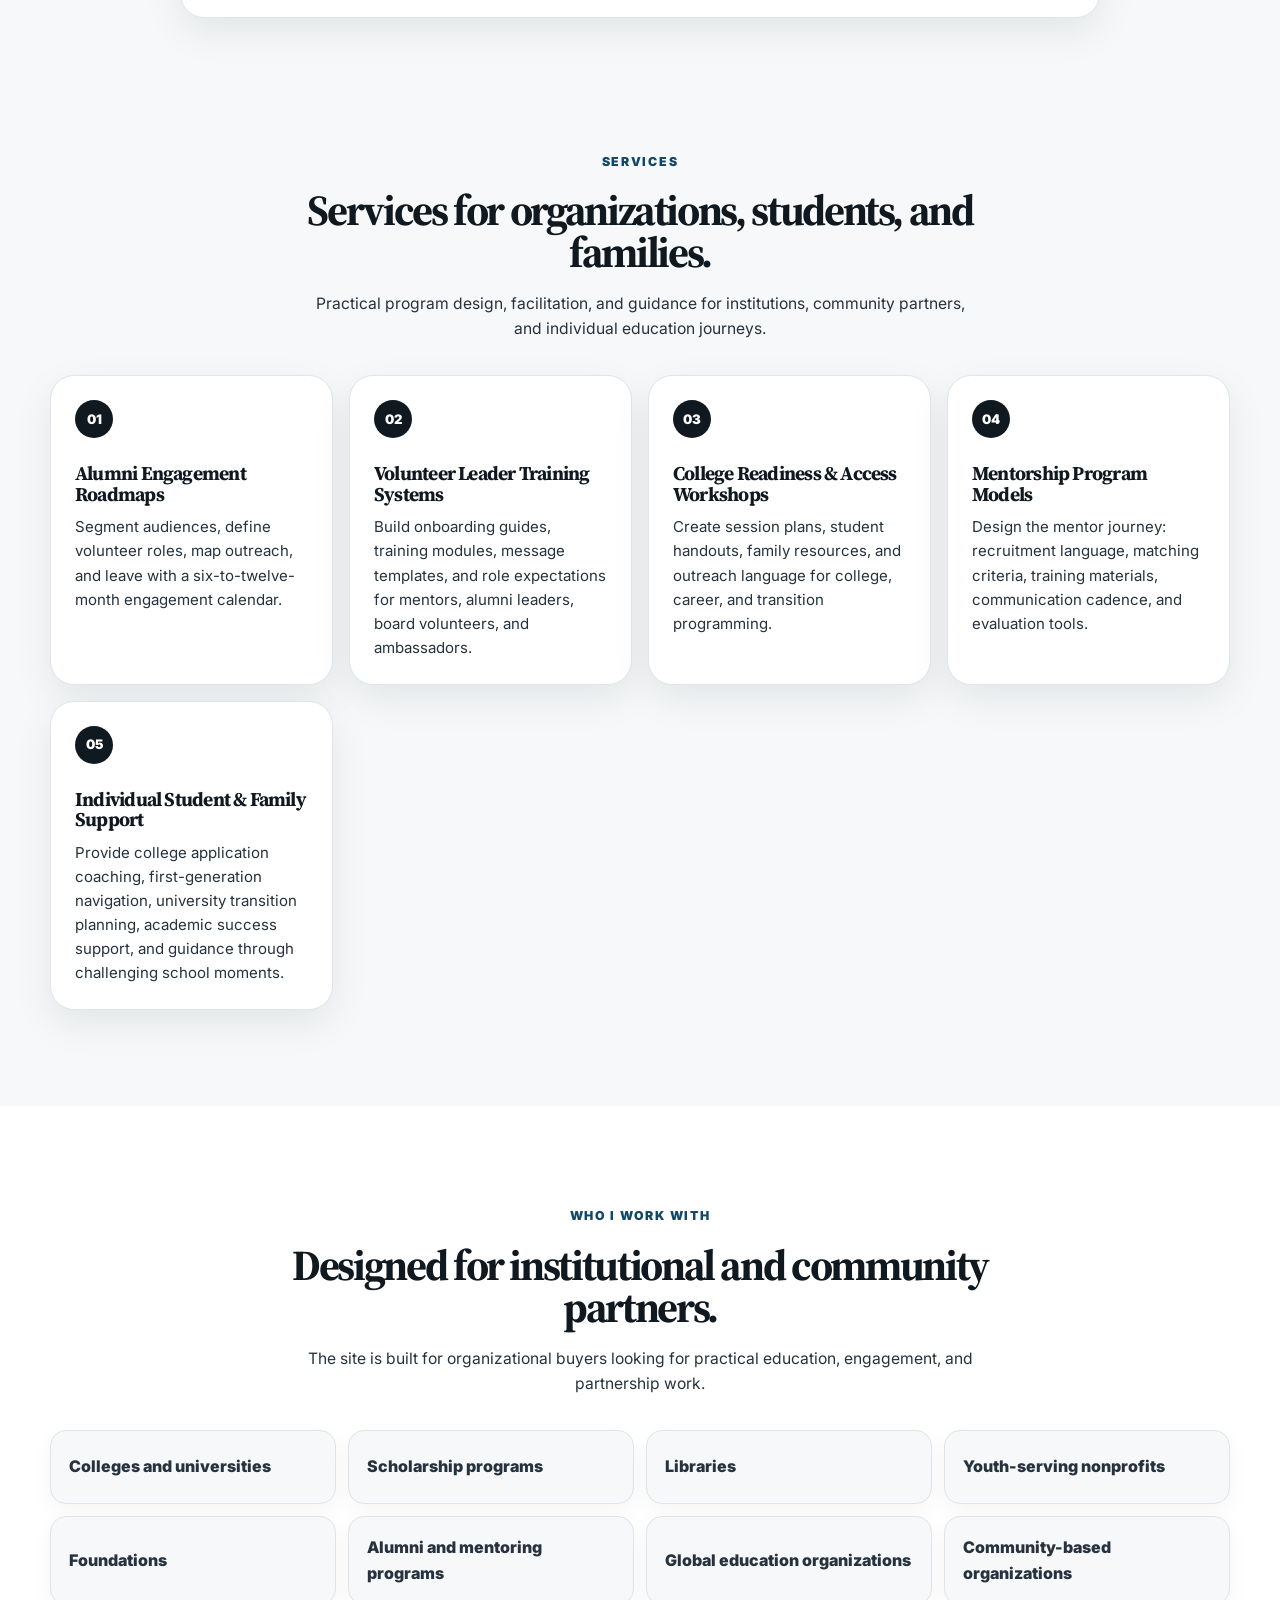
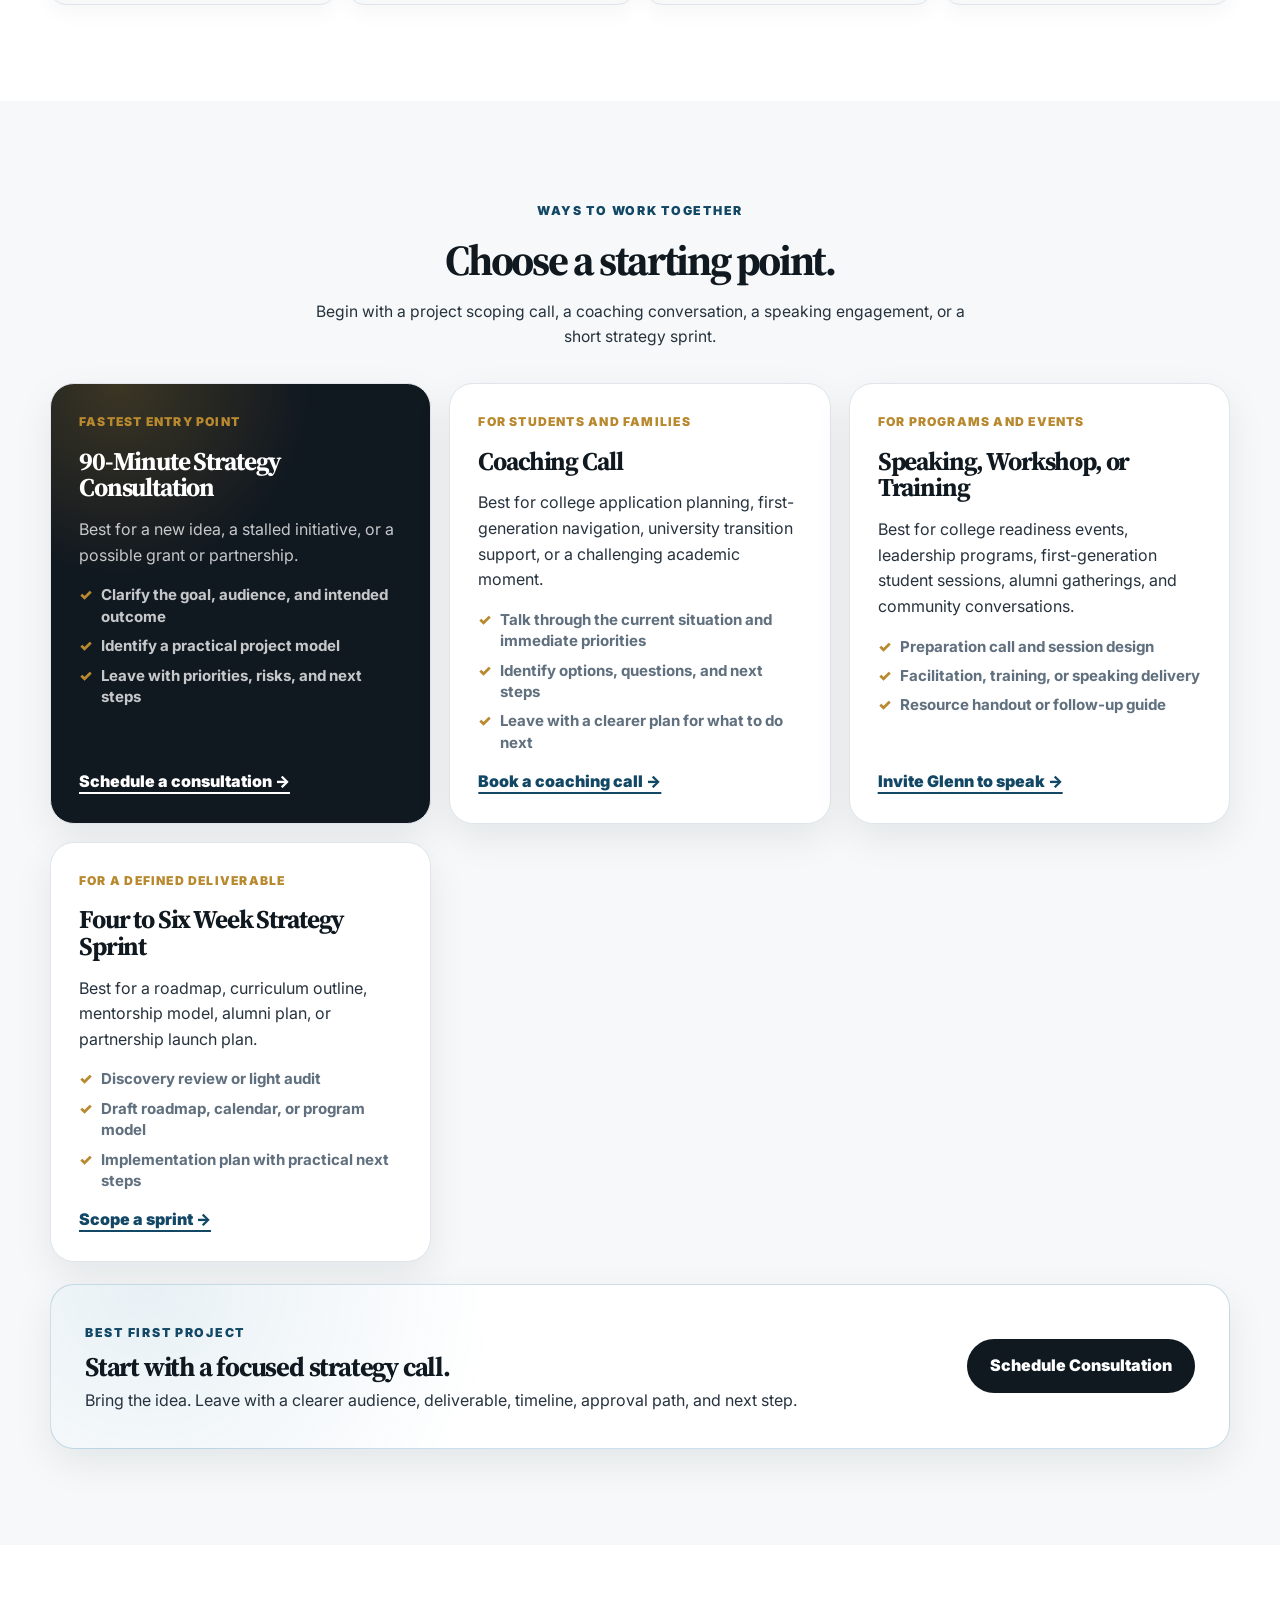
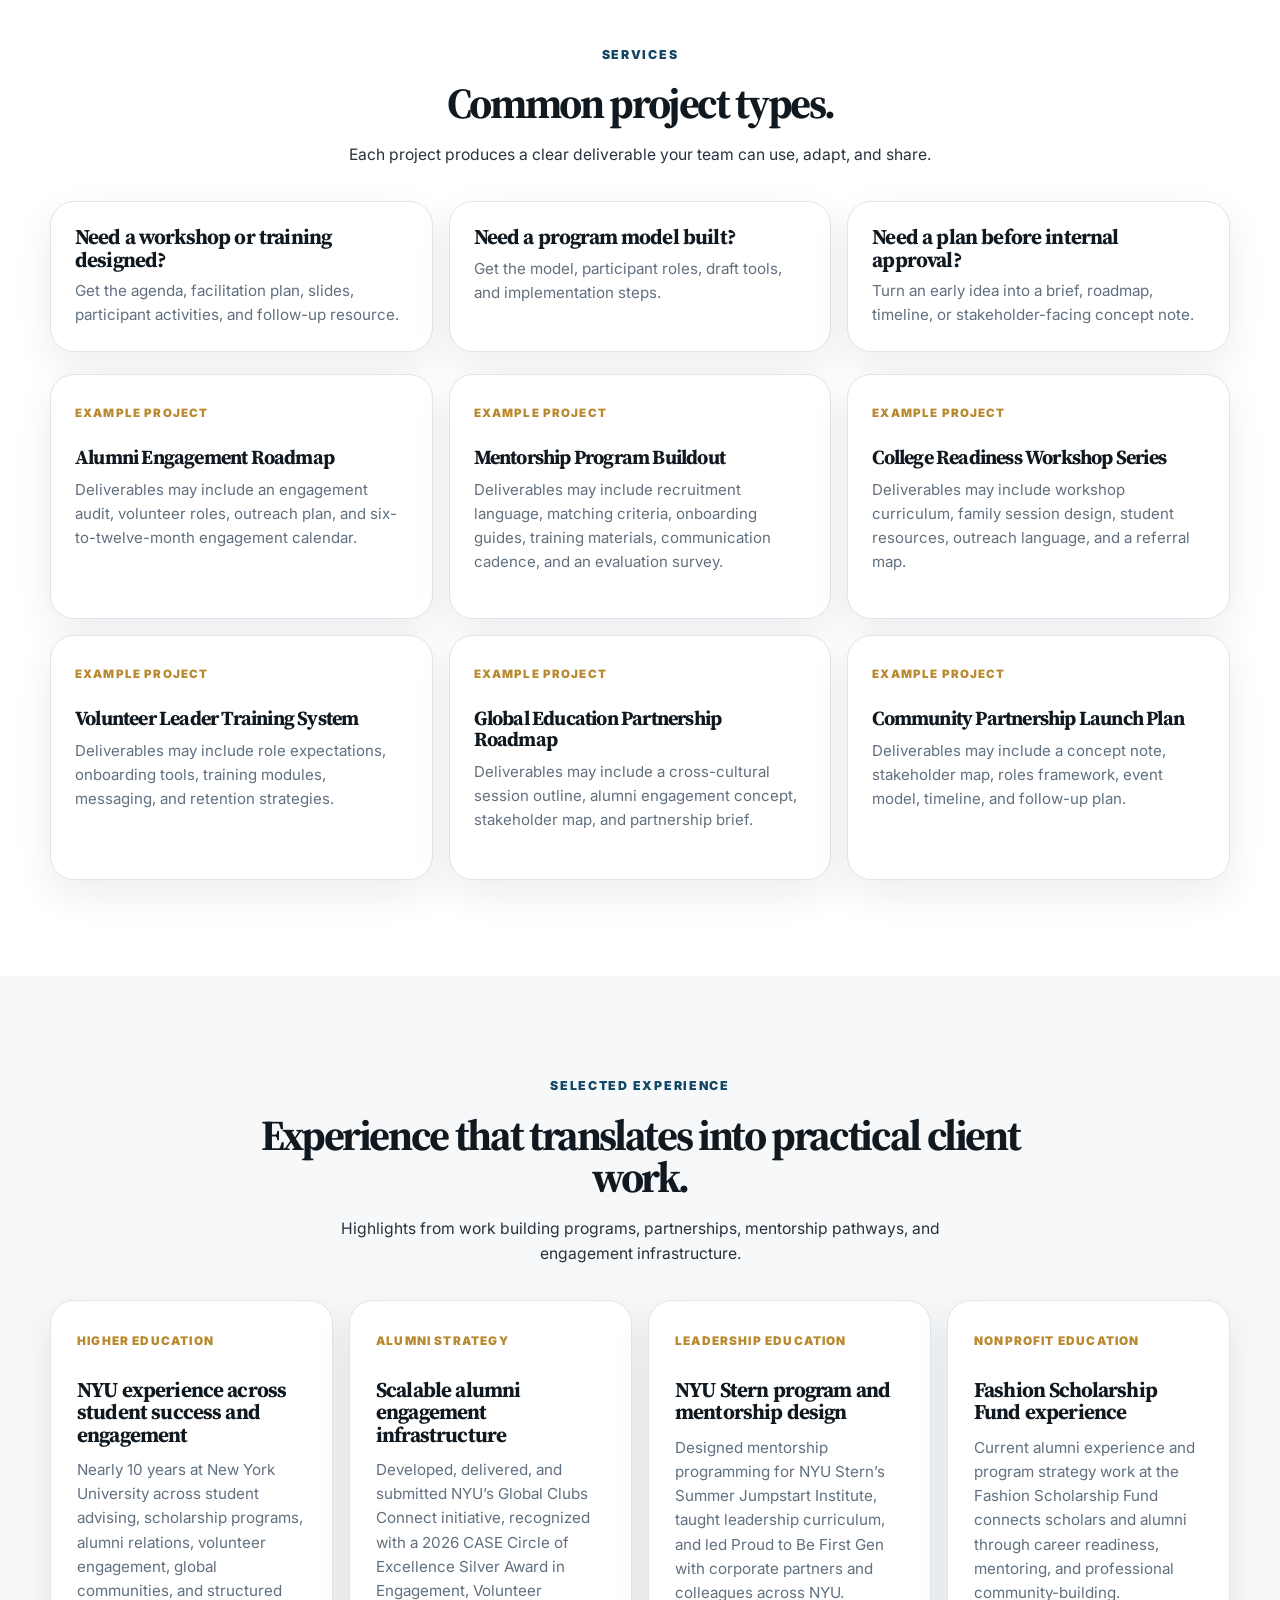
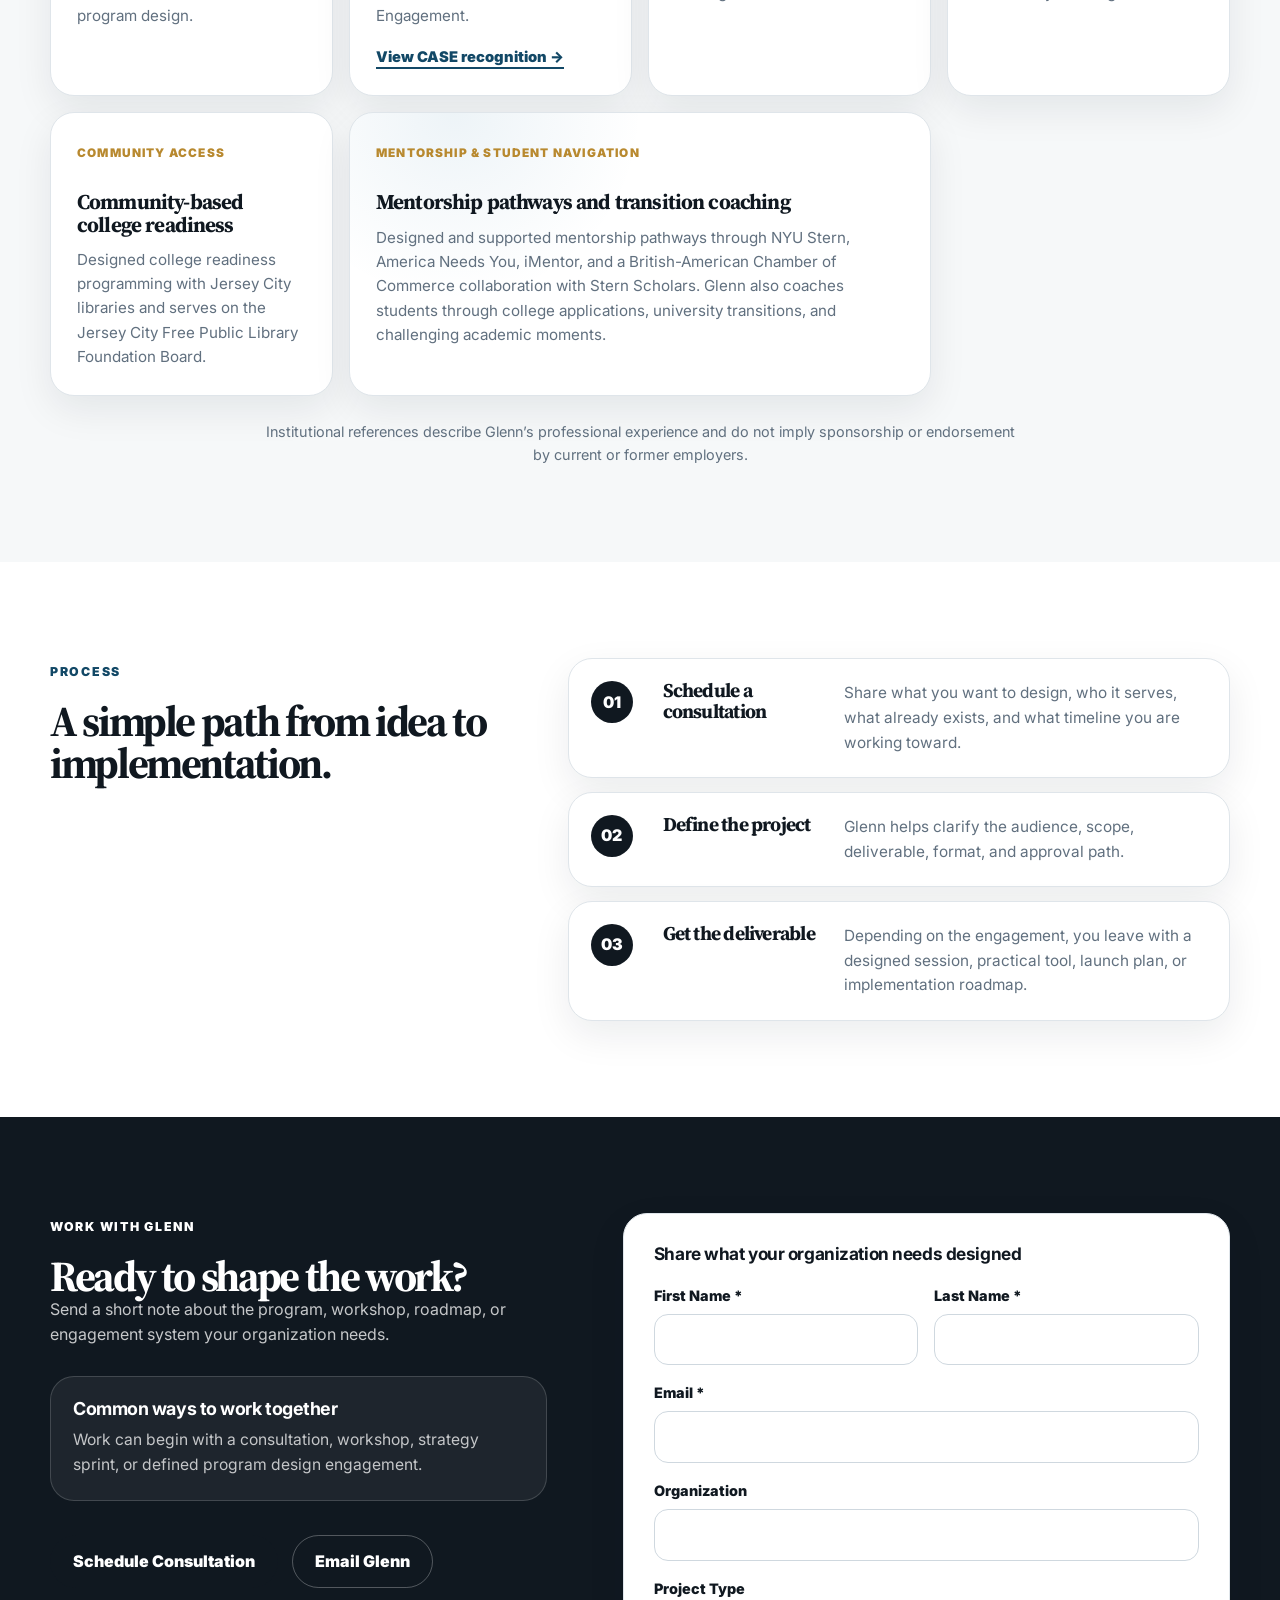
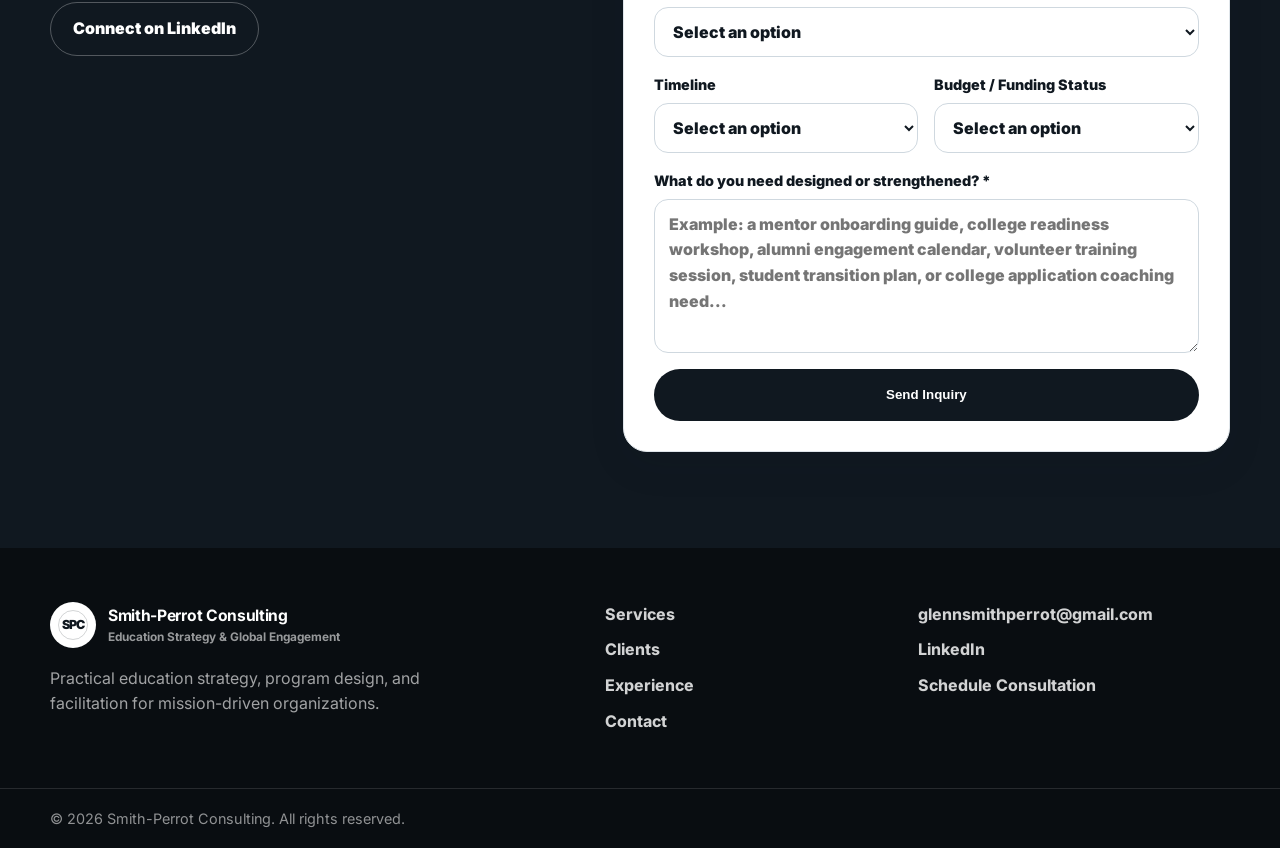
==== commit 0c72c935: "Update index.html" ====
--- a/index.html
+++ b/index.html
@@ -183,7 +183,7 @@
         <div class="section-heading centered reveal">
           <p class="eyebrow">Ways to Work Together</p>
           <h2>Choose a starting point.</h2>
-          <p class="section-lede">Begin with a focused consultation, a facilitated session, or a short strategy sprint.</p>
+          <p class="section-lede">Begin with a project scoping call, a coaching conversation, a speaking engagement, or a short strategy sprint.</p>
         </div>
 
         <div class="start-grid reveal">
@@ -200,15 +200,27 @@
           </article>
 
           <article class="start-card">
-            <span>For teams and communities</span>
-            <h3>Half-Day Workshop or Training</h3>
-            <p>Best for student, alumni, mentor, volunteer, staff, or partner audiences.</p>
+            <span>For students and families</span>
+            <h3>Coaching Call</h3>
+            <p>Best for college application planning, first-generation navigation, university transition support, or a challenging academic moment.</p>
+            <ul>
+              <li>Talk through the current situation and immediate priorities</li>
+              <li>Identify options, questions, and next steps</li>
+              <li>Leave with a clearer plan for what to do next</li>
+            </ul>
+            <a class="text-link" href="https://calendar.app.google/Zt1WbYurNtRMJqs49" target="_blank" rel="noopener noreferrer">Book a coaching call →</a>
+          </article>
+
+          <article class="start-card">
+                        <span>For programs and events</span>
+                        <h3>Speaking, Workshop, or Training</h3>
+                        <p>Best for college readiness events, leadership programs, first-generation student sessions, alumni gatherings, and community conversations.</p>
             <ul>
               <li>Preparation call and session design</li>
               <li>Facilitation, training, or speaking delivery</li>
               <li>Resource handout or follow-up guide</li>
             </ul>
-            <a class="text-link" href="#contact">Ask about a workshop →</a>
+            <a class="text-link" href="#contact">Invite Glenn to speak →</a>
           </article>
 
           <article class="start-card">
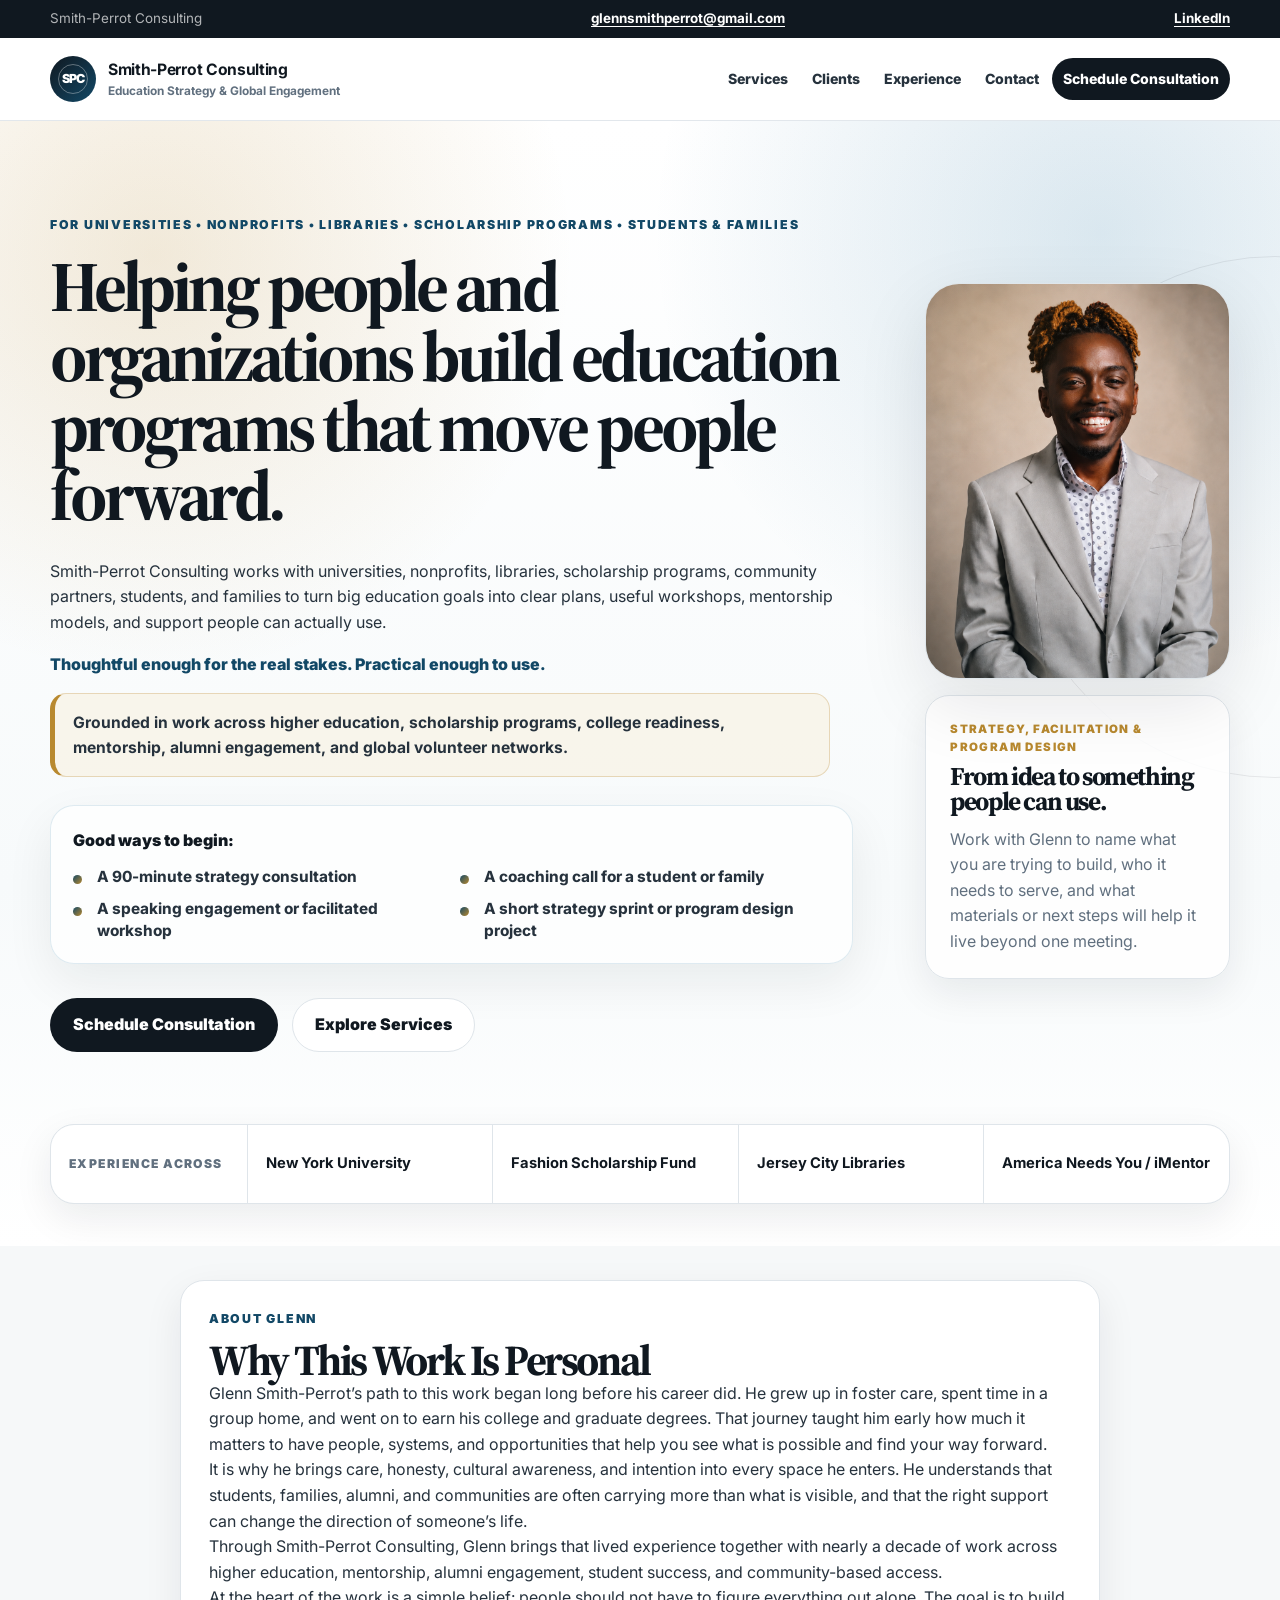
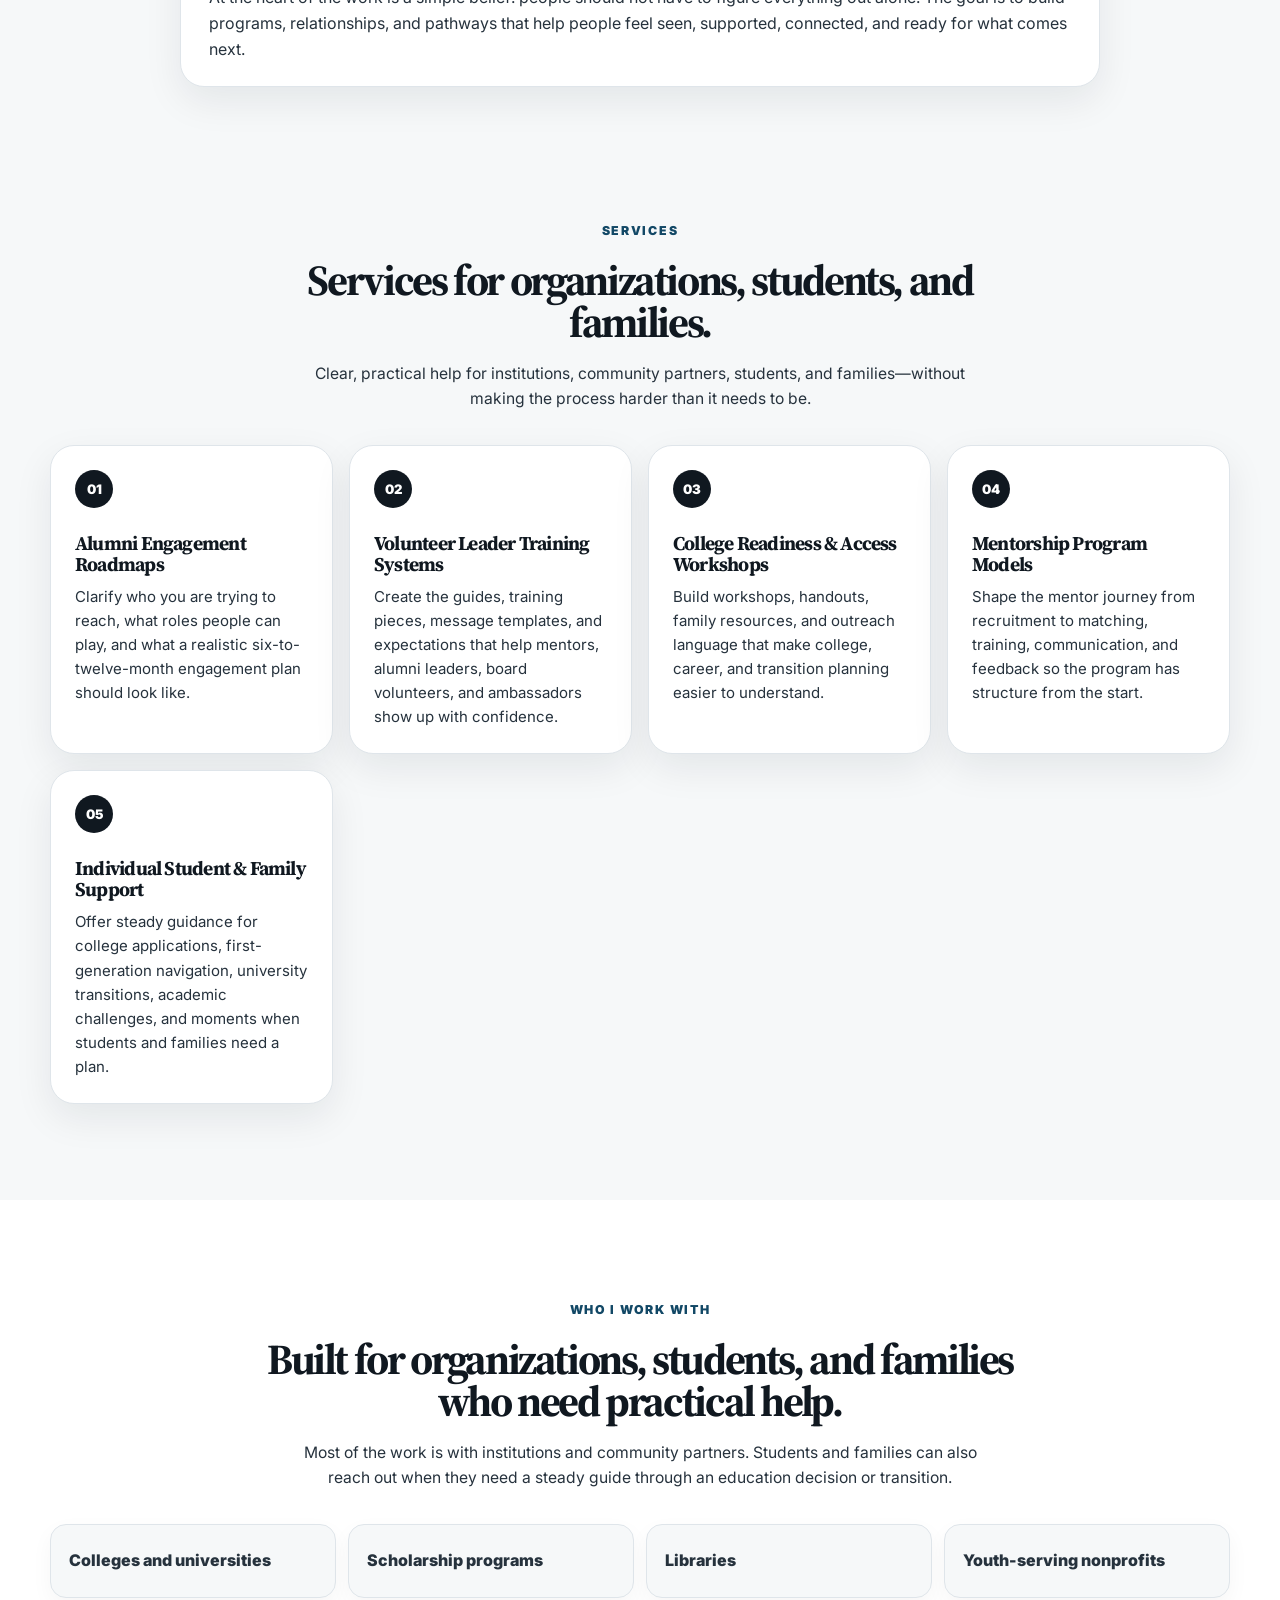
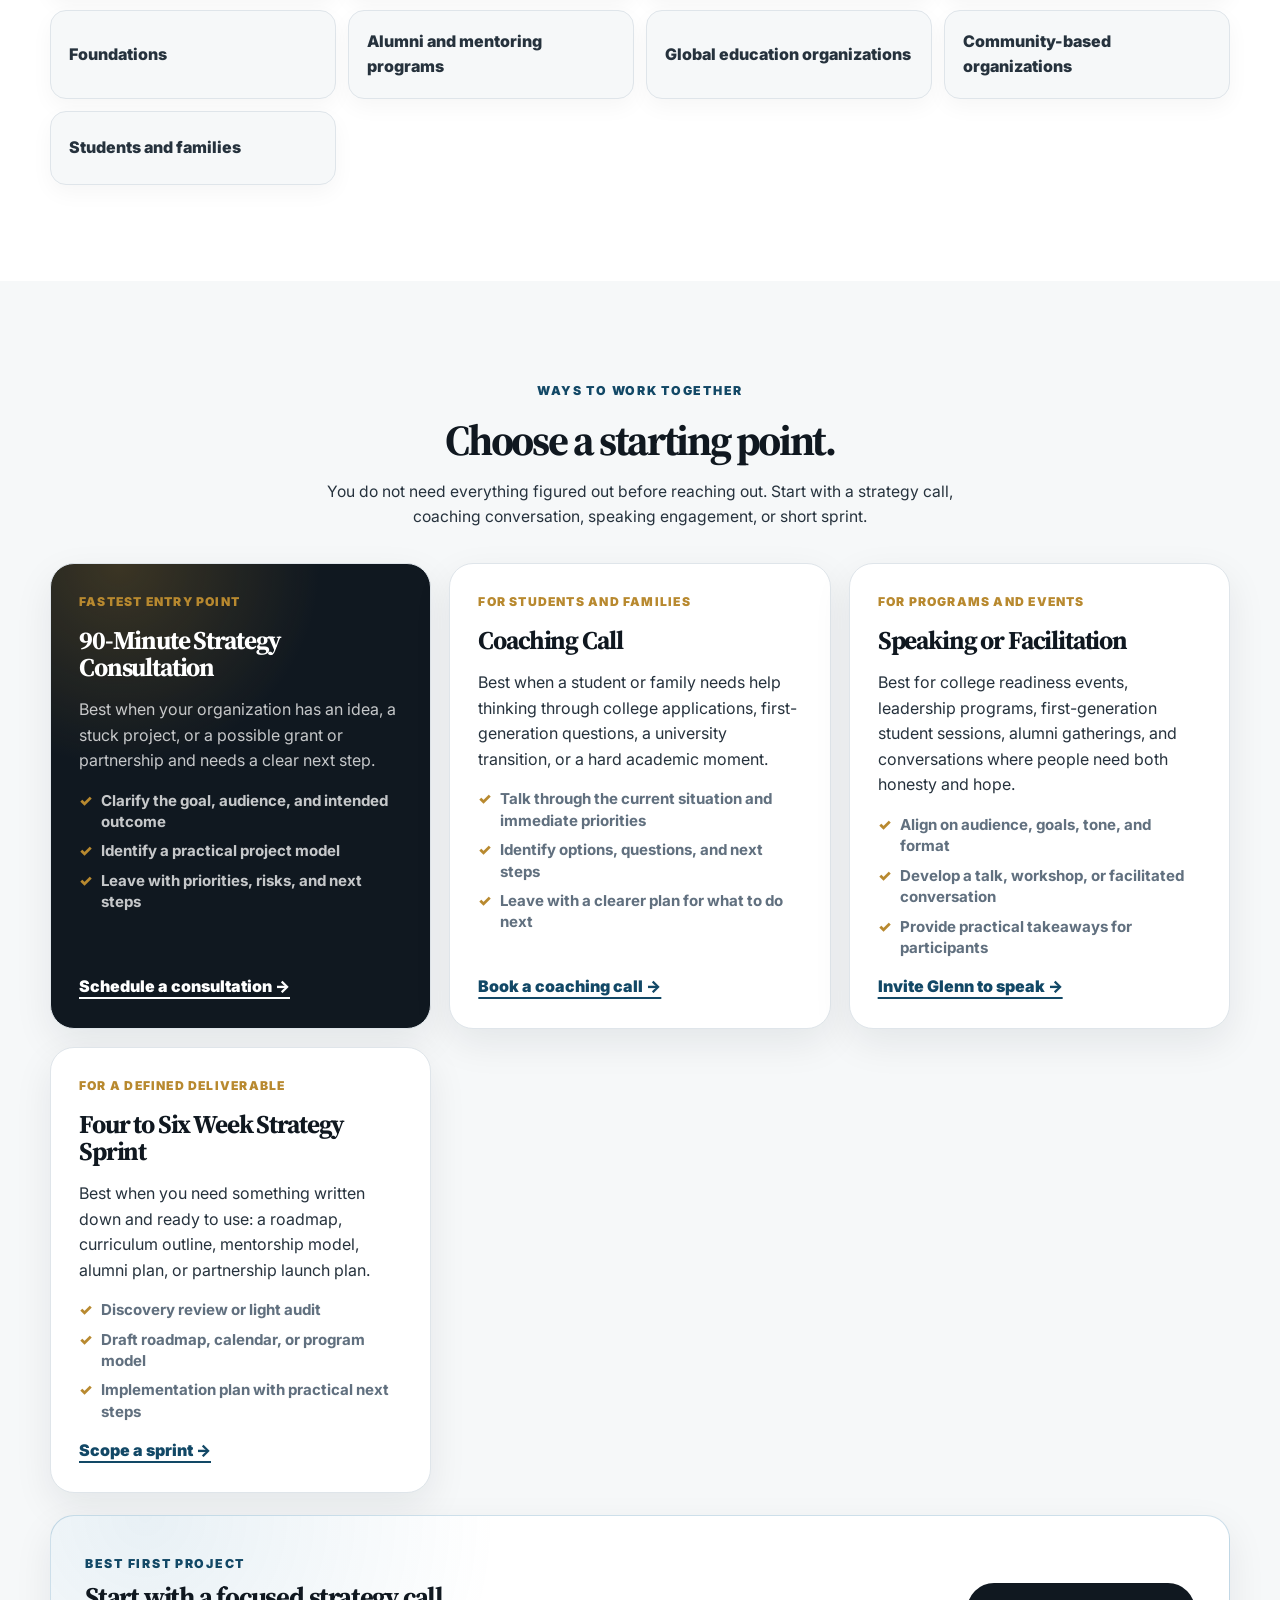
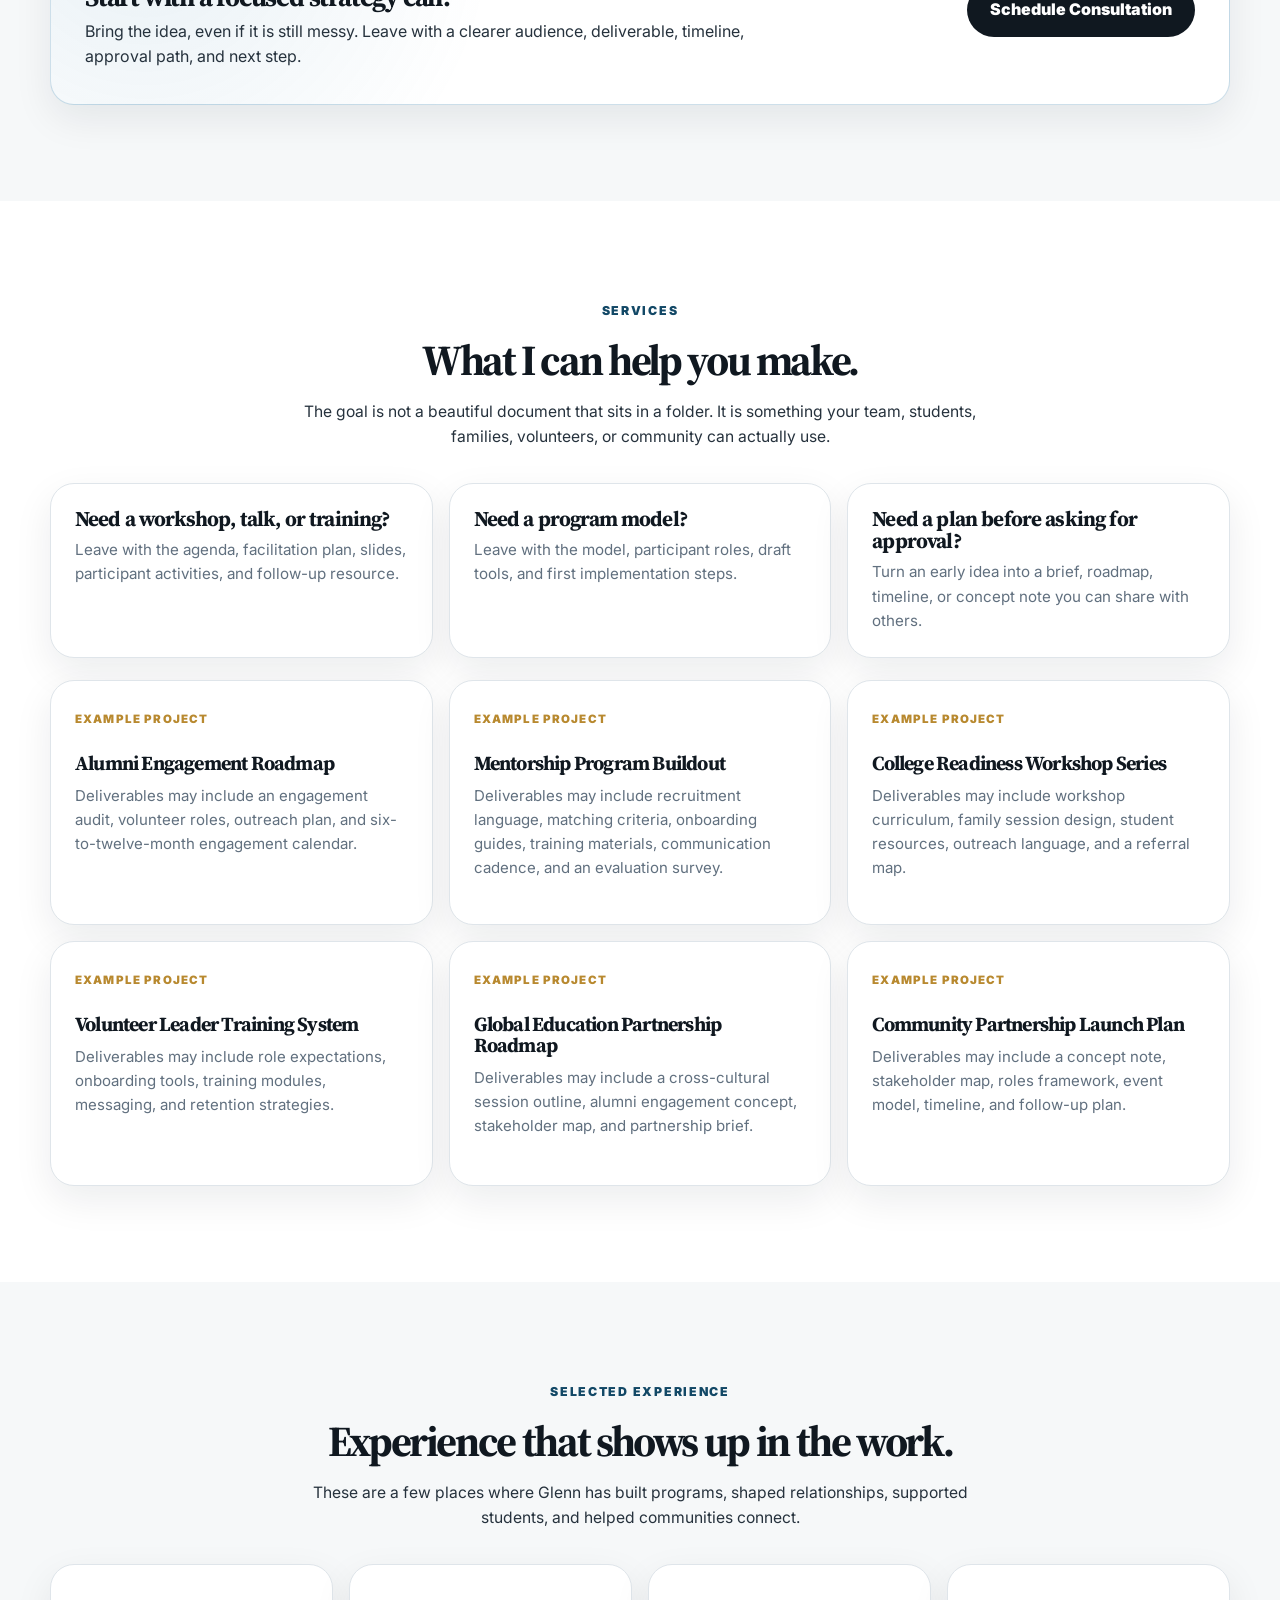
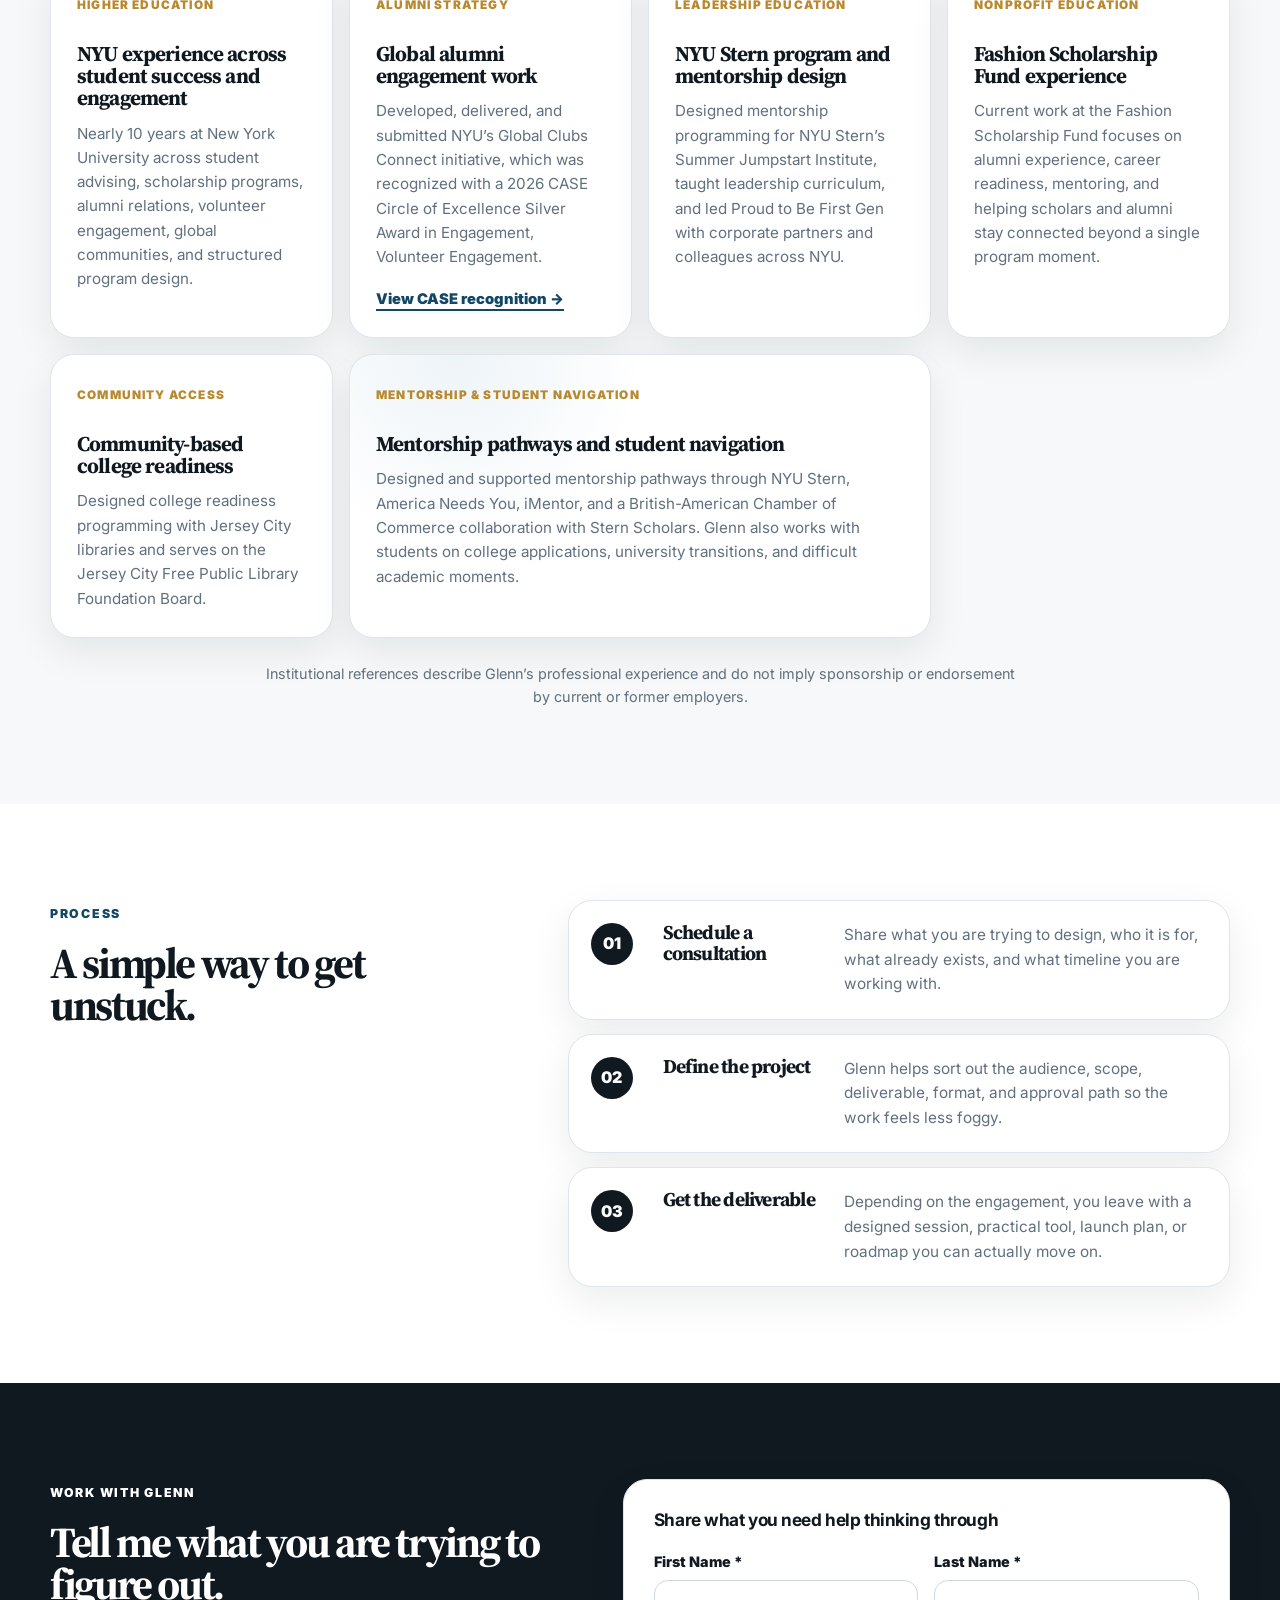
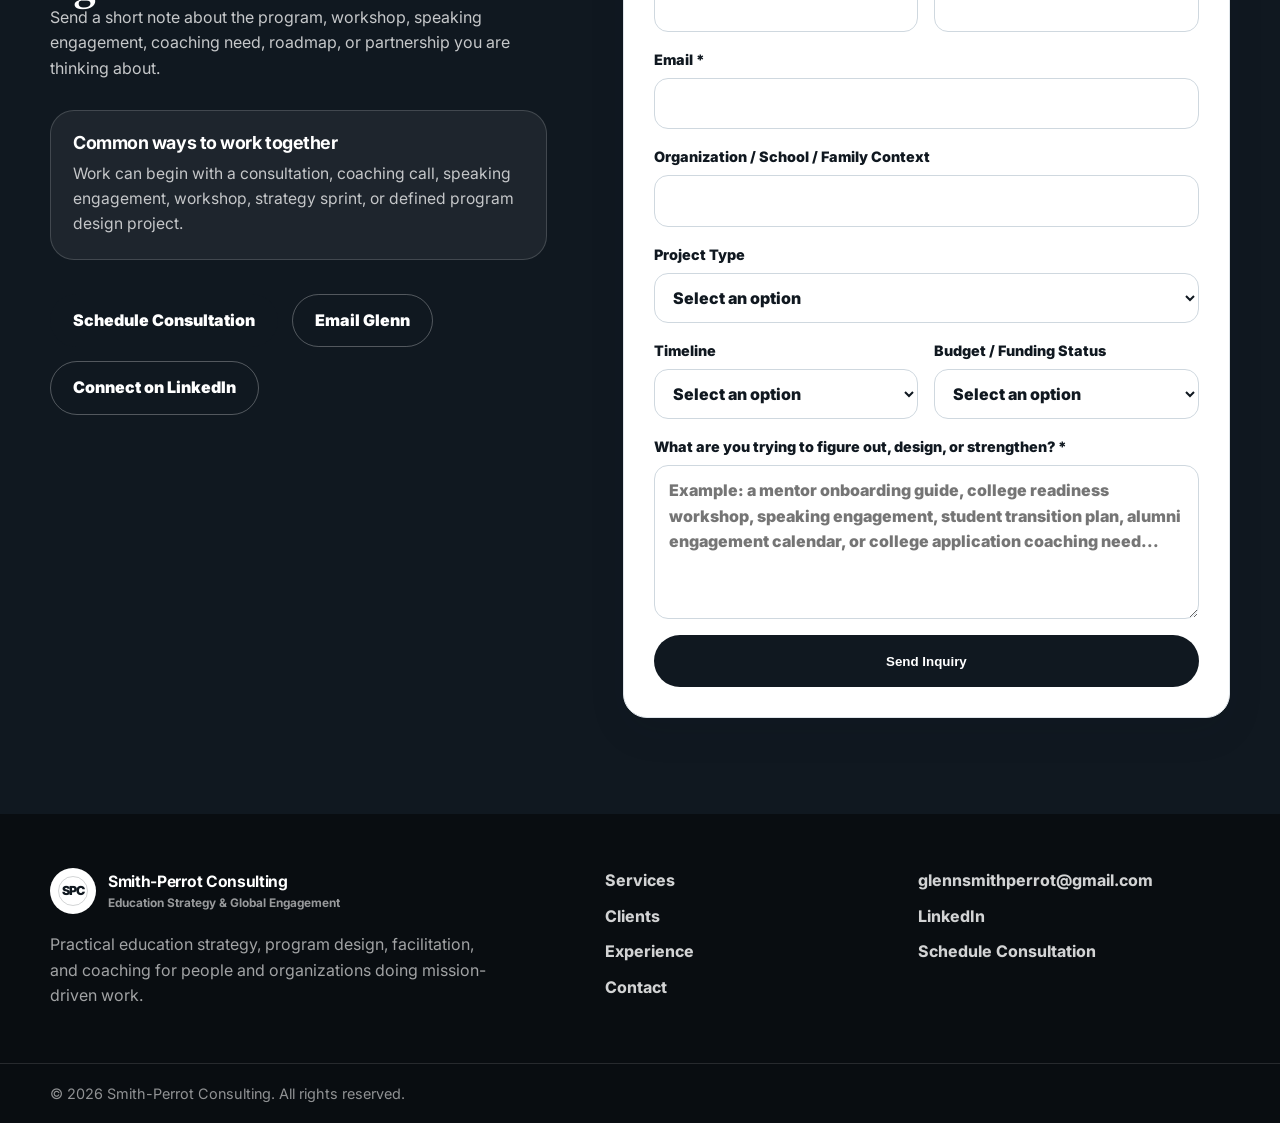
==== commit 1ecb1ed7: "Polish website copy and update homepage positioning" ====
--- a/index.html
+++ b/index.html
@@ -60,21 +60,21 @@
     <div class="container hero-grid">
       <div class="hero-copy reveal">
         <p class="eyebrow">For Universities • Nonprofits • Libraries • Scholarship Programs • Students &amp; Families</p>
-        <h1>Practical education strategy for programs, partnerships, and learner success.</h1>
+        <h1>Helping people and organizations build education programs that move people forward.</h1>
         <p class="hero-lede">
-          Smith-Perrot Consulting helps universities, nonprofits, libraries, scholarship programs, community partners, students, and families turn education goals into clear programs, workshops, mentorship models, and next-step plans.
+          Smith-Perrot Consulting works with universities, nonprofits, libraries, scholarship programs, community partners, students, and families to turn big education goals into clear plans, useful workshops, mentorship models, and support people can actually use.
         </p>
-        <p class="positioning-line">Designed with care. Built for real-world implementation.</p>
+        <p class="positioning-line">Thoughtful enough for the real stakes. Practical enough to use.</p>
         <p class="credibility-note">
-          Experience across higher education, national scholarship programming, community-based college readiness, mentorship, alumni engagement, and global volunteer networks.
+          Grounded in work across higher education, scholarship programs, college readiness, mentorship, alumni engagement, and global volunteer networks.
         </p>
         <div class="hero-offers" aria-label="Core client services">
-          <p>Fast ways to start:</p>
+          <p>Good ways to begin:</p>
           <ul role="list">
-            <li>A 90-minute scoping consultation</li>
-            <li>A half-day workshop or training</li>
-            <li>A four to six week strategy sprint</li>
-            <li>An eight to twelve week program design project</li>
+            <li>A 90-minute strategy consultation</li>
+            <li>A coaching call for a student or family</li>
+            <li>A speaking engagement or facilitated workshop</li>
+            <li>A short strategy sprint or program design project</li>
           </ul>
         </div>
         <div class="hero-actions">
@@ -89,9 +89,9 @@
         </figure>
         <div class="hero-card">
           <p class="card-kicker">Strategy, Facilitation &amp; Program Design</p>
-          <h2>From idea to usable plan.</h2>
+          <h2>From idea to something people can use.</h2>
           <p>
-            Work directly with Glenn to define the audience, design the experience, and build materials your team can put to work.
+            Work with Glenn to name what you are trying to build, who it needs to serve, and what materials or next steps will help it live beyond one meeting.
           </p>
         </div>
       </aside>
@@ -107,9 +107,10 @@
   </header>
 
   <main id="main-content">
-        <section class="section family-note-section" id="about" aria-labelledby="about-heading">
-      <div class="container">
-                <div class="family-note reveal">
+
+    <section class="section family-note-section" id="about" aria-labelledby="about-heading">
+      <div class="container">
+        <div class="family-note reveal">
           <p class="eyebrow">About Glenn</p>
           <h2 id="about-heading">Why This Work Is Personal</h2>
           <p>Glenn Smith-Perrot’s path to this work began long before his career did. He grew up in foster care, spent time in a group home, and went on to earn his college and graduate degrees. That journey taught him early how much it matters to have people, systems, and opportunities that help you see what is possible and find your way forward.</p>
@@ -119,40 +120,39 @@
         </div>
       </div>
     </section>
-
-<section class="section hire-section" id="hire" aria-labelledby="hire-heading">
+    <section class="section hire-section" id="hire" aria-labelledby="hire-heading">
       <div class="container">
         <div class="section-heading centered reveal">
           <p class="eyebrow">Services</p>
           <h2 id="hire-heading">Services for organizations, students, and families.</h2>
-          <p class="section-lede">Practical program design, facilitation, and guidance for institutions, community partners, and individual education journeys.</p>
+          <p class="section-lede">Clear, practical help for institutions, community partners, students, and families—without making the process harder than it needs to be.</p>
         </div>
 
         <div class="hire-grid reveal">
           <article>
             <span>01</span>
             <h3>Alumni Engagement Roadmaps</h3>
-            <p>Segment audiences, define volunteer roles, map outreach, and leave with a six-to-twelve-month engagement calendar.</p>
+            <p>Clarify who you are trying to reach, what roles people can play, and what a realistic six-to-twelve-month engagement plan should look like.</p>
           </article>
           <article>
             <span>02</span>
             <h3>Volunteer Leader Training Systems</h3>
-            <p>Build onboarding guides, training modules, message templates, and role expectations for mentors, alumni leaders, board volunteers, and ambassadors.</p>
+            <p>Create the guides, training pieces, message templates, and expectations that help mentors, alumni leaders, board volunteers, and ambassadors show up with confidence.</p>
           </article>
           <article>
             <span>03</span>
             <h3>College Readiness &amp; Access Workshops</h3>
-            <p>Create session plans, student handouts, family resources, and outreach language for college, career, and transition programming.</p>
+            <p>Build workshops, handouts, family resources, and outreach language that make college, career, and transition planning easier to understand.</p>
           </article>
           <article>
             <span>04</span>
             <h3>Mentorship Program Models</h3>
-            <p>Design the mentor journey: recruitment language, matching criteria, training materials, communication cadence, and evaluation tools.</p>
+            <p>Shape the mentor journey from recruitment to matching, training, communication, and feedback so the program has structure from the start.</p>
           </article>
           <article>
             <span>05</span>
             <h3>Individual Student &amp; Family Support</h3>
-            <p>Provide college application coaching, first-generation navigation, university transition planning, academic success support, and guidance through challenging school moments.</p>
+            <p>Offer steady guidance for college applications, first-generation navigation, university transitions, academic challenges, and moments when students and families need a plan.</p>
           </article>
         </div>
       </div>
@@ -162,8 +162,8 @@
       <div class="container">
         <div class="section-heading centered reveal">
           <p class="eyebrow">Who I Work With</p>
-          <h2>Designed for institutional and community partners.</h2>
-          <p class="section-lede">The site is built for organizational buyers looking for practical education, engagement, and partnership work.</p>
+          <h2>Built for organizations, students, and families who need practical help.</h2>
+          <p class="section-lede">Most of the work is with institutions and community partners. Students and families can also reach out when they need a steady guide through an education decision or transition.</p>
         </div>
         <div class="audience-grid reveal" aria-label="Client audiences">
           <span>Colleges and universities</span>
@@ -174,6 +174,7 @@
           <span>Alumni and mentoring programs</span>
           <span>Global education organizations</span>
           <span>Community-based organizations</span>
+          <span>Students and families</span>
         </div>
       </div>
     </section>
@@ -183,14 +184,14 @@
         <div class="section-heading centered reveal">
           <p class="eyebrow">Ways to Work Together</p>
           <h2>Choose a starting point.</h2>
-          <p class="section-lede">Begin with a project scoping call, a coaching conversation, a speaking engagement, or a short strategy sprint.</p>
+          <p class="section-lede">You do not need everything figured out before reaching out. Start with a strategy call, coaching conversation, speaking engagement, or short sprint.</p>
         </div>
 
         <div class="start-grid reveal">
           <article class="start-card featured-start">
             <span>Fastest entry point</span>
             <h3>90-Minute Strategy Consultation</h3>
-            <p>Best for a new idea, a stalled initiative, or a possible grant or partnership.</p>
+            <p>Best when your organization has an idea, a stuck project, or a possible grant or partnership and needs a clear next step.</p>
             <ul>
               <li>Clarify the goal, audience, and intended outcome</li>
               <li>Identify a practical project model</li>
@@ -202,7 +203,7 @@
           <article class="start-card">
             <span>For students and families</span>
             <h3>Coaching Call</h3>
-            <p>Best for college application planning, first-generation navigation, university transition support, or a challenging academic moment.</p>
+            <p>Best when a student or family needs help thinking through college applications, first-generation questions, a university transition, or a hard academic moment.</p>
             <ul>
               <li>Talk through the current situation and immediate priorities</li>
               <li>Identify options, questions, and next steps</li>
@@ -212,13 +213,13 @@
           </article>
 
           <article class="start-card">
-                        <span>For programs and events</span>
-                        <h3>Speaking, Workshop, or Training</h3>
-                        <p>Best for college readiness events, leadership programs, first-generation student sessions, alumni gatherings, and community conversations.</p>
+            <span>For programs and events</span>
+            <h3>Speaking or Facilitation</h3>
+            <p>Best for college readiness events, leadership programs, first-generation student sessions, alumni gatherings, and conversations where people need both honesty and hope.</p>
             <ul>
-              <li>Preparation call and session design</li>
-              <li>Facilitation, training, or speaking delivery</li>
-              <li>Resource handout or follow-up guide</li>
+              <li>Align on audience, goals, tone, and format</li>
+              <li>Develop a talk, workshop, or facilitated conversation</li>
+              <li>Provide practical takeaways for participants</li>
             </ul>
             <a class="text-link" href="#contact">Invite Glenn to speak →</a>
           </article>
@@ -226,7 +227,7 @@
           <article class="start-card">
             <span>For a defined deliverable</span>
             <h3>Four to Six Week Strategy Sprint</h3>
-            <p>Best for a roadmap, curriculum outline, mentorship model, alumni plan, or partnership launch plan.</p>
+            <p>Best when you need something written down and ready to use: a roadmap, curriculum outline, mentorship model, alumni plan, or partnership launch plan.</p>
             <ul>
               <li>Discovery review or light audit</li>
               <li>Draft roadmap, calendar, or program model</li>
@@ -241,7 +242,7 @@
             <p class="eyebrow">Best First Project</p>
             <h3>Start with a focused strategy call.</h3>
             <p>
-              Bring the idea. Leave with a clearer audience, deliverable, timeline, approval path, and next step.
+              Bring the idea, even if it is still messy. Leave with a clearer audience, deliverable, timeline, approval path, and next step.
             </p>
           </div>
           <a class="btn btn-primary" href="https://calendar.app.google/Zt1WbYurNtRMJqs49" target="_blank" rel="noopener noreferrer">Schedule Consultation</a>
@@ -253,22 +254,22 @@
       <div class="container">
         <div class="section-heading centered reveal">
           <p class="eyebrow">Services</p>
-          <h2>Common project types.</h2>
-          <p class="section-lede">Each project produces a clear deliverable your team can use, adapt, and share.</p>
+          <h2>What I can help you make.</h2>
+          <p class="section-lede">The goal is not a beautiful document that sits in a folder. It is something your team, students, families, volunteers, or community can actually use.</p>
         </div>
 
         <div class="buyer-question-grid reveal" aria-label="Common buyer needs">
           <article>
-            <h3>Need a workshop or training designed?</h3>
-            <p>Get the agenda, facilitation plan, slides, participant activities, and follow-up resource.</p>
-          </article>
-          <article>
-            <h3>Need a program model built?</h3>
-            <p>Get the model, participant roles, draft tools, and implementation steps.</p>
-          </article>
-          <article>
-            <h3>Need a plan before internal approval?</h3>
-            <p>Turn an early idea into a brief, roadmap, timeline, or stakeholder-facing concept note.</p>
+            <h3>Need a workshop, talk, or training?</h3>
+            <p>Leave with the agenda, facilitation plan, slides, participant activities, and follow-up resource.</p>
+          </article>
+          <article>
+            <h3>Need a program model?</h3>
+            <p>Leave with the model, participant roles, draft tools, and first implementation steps.</p>
+          </article>
+          <article>
+            <h3>Need a plan before asking for approval?</h3>
+            <p>Turn an early idea into a brief, roadmap, timeline, or concept note you can share with others.</p>
           </article>
         </div>
 
@@ -311,8 +312,8 @@
       <div class="container">
         <div class="section-heading centered reveal">
           <p class="eyebrow">Selected Experience</p>
-          <h2>Experience that translates into practical client work.</h2>
-          <p class="section-lede">Highlights from work building programs, partnerships, mentorship pathways, and engagement infrastructure.</p>
+          <h2>Experience that shows up in the work.</h2>
+          <p class="section-lede">These are a few places where Glenn has built programs, shaped relationships, supported students, and helped communities connect.</p>
         </div>
 
         <div class="proof-grid reveal">
@@ -323,8 +324,8 @@
           </article>
           <article class="proof-card">
             <span>Alumni Strategy</span>
-            <h3>Scalable alumni engagement infrastructure</h3>
-            <p>Developed, delivered, and submitted NYU’s Global Clubs Connect initiative, recognized with a 2026 CASE Circle of Excellence Silver Award in Engagement, Volunteer Engagement.</p>
+            <h3>Global alumni engagement work</h3>
+            <p>Developed, delivered, and submitted NYU’s Global Clubs Connect initiative, which was recognized with a 2026 CASE Circle of Excellence Silver Award in Engagement, Volunteer Engagement.</p>
             <a class="text-link proof-link" href="https://www.case.org/awards/circle-excellence/2026/nyus-global-clubs-connect" target="_blank" rel="noopener noreferrer">View CASE recognition →</a>
           </article>
           <article class="proof-card">
@@ -335,7 +336,7 @@
           <article class="proof-card">
             <span>Nonprofit Education</span>
             <h3>Fashion Scholarship Fund experience</h3>
-            <p>Current alumni experience and program strategy work at the Fashion Scholarship Fund connects scholars and alumni through career readiness, mentoring, and professional community-building.</p>
+            <p>Current work at the Fashion Scholarship Fund focuses on alumni experience, career readiness, mentoring, and helping scholars and alumni stay connected beyond a single program moment.</p>
           </article>
           <article class="proof-card">
             <span>Community Access</span>
@@ -344,8 +345,8 @@
           </article>
           <article class="proof-card proof-wide">
             <span>Mentorship &amp; Student Navigation</span>
-            <h3>Mentorship pathways and transition coaching</h3>
-            <p>Designed and supported mentorship pathways through NYU Stern, America Needs You, iMentor, and a British-American Chamber of Commerce collaboration with Stern Scholars. Glenn also coaches students through college applications, university transitions, and challenging academic moments.</p>
+            <h3>Mentorship pathways and student navigation</h3>
+            <p>Designed and supported mentorship pathways through NYU Stern, America Needs You, iMentor, and a British-American Chamber of Commerce collaboration with Stern Scholars. Glenn also works with students on college applications, university transitions, and difficult academic moments.</p>
           </article>
         </div>
         <p class="experience-note reveal">Institutional references describe Glenn’s professional experience and do not imply sponsorship or endorsement by current or former employers.</p>
@@ -356,23 +357,23 @@
       <div class="container process-grid">
         <div class="section-heading reveal">
           <p class="eyebrow">Process</p>
-          <h2>A simple path from idea to implementation.</h2>
+          <h2>A simple way to get unstuck.</h2>
         </div>
         <div class="process-steps reveal">
           <article>
             <span>01</span>
             <h3>Schedule a consultation</h3>
-            <p>Share what you want to design, who it serves, what already exists, and what timeline you are working toward.</p>
+            <p>Share what you are trying to design, who it is for, what already exists, and what timeline you are working with.</p>
           </article>
           <article>
             <span>02</span>
             <h3>Define the project</h3>
-            <p>Glenn helps clarify the audience, scope, deliverable, format, and approval path.</p>
+            <p>Glenn helps sort out the audience, scope, deliverable, format, and approval path so the work feels less foggy.</p>
           </article>
           <article>
             <span>03</span>
             <h3>Get the deliverable</h3>
-            <p>Depending on the engagement, you leave with a designed session, practical tool, launch plan, or implementation roadmap.</p>
+            <p>Depending on the engagement, you leave with a designed session, practical tool, launch plan, or roadmap you can actually move on.</p>
           </article>
         </div>
       </div>
@@ -382,13 +383,13 @@
       <div class="container contact-grid">
         <div class="contact-copy reveal">
           <p class="eyebrow">Work With Glenn</p>
-          <h2>Ready to shape the work?</h2>
+          <h2>Tell me what you are trying to figure out.</h2>
           <p>
-            Send a short note about the program, workshop, roadmap, or engagement system your organization needs.
+            Send a short note about the program, workshop, speaking engagement, coaching need, roadmap, or partnership you are thinking about.
           </p>
           <div class="contract-note">
             <h3>Common ways to work together</h3>
-            <p>Work can begin with a consultation, workshop, strategy sprint, or defined program design engagement.</p>
+            <p>Work can begin with a consultation, coaching call, speaking engagement, workshop, strategy sprint, or defined program design project.</p>
           </div>
           <div class="contact-actions">
             <a class="btn btn-primary" href="https://calendar.app.google/Zt1WbYurNtRMJqs49" target="_blank" rel="noopener noreferrer">Schedule Consultation</a>
@@ -398,7 +399,7 @@
         </div>
 
         <form class="contact-form reveal" id="contact-form" action="https://formspree.io/f/mzzvwznn" method="POST" novalidate>
-          <h3>Share what your organization needs designed</h3>
+          <h3>Share what you need help thinking through</h3>
           <div class="form-row">
             <label>
               <span>First Name *</span>
@@ -414,7 +415,7 @@
             <input type="email" name="email" autocomplete="email" required />
           </label>
           <label>
-            <span>Organization</span>
+            <span>Organization / School / Family Context</span>
             <input type="text" name="organization" autocomplete="organization" />
           </label>
           <label>
@@ -422,11 +423,10 @@
             <select name="project_type">
               <option value="">Select an option</option>
               <option>90-Minute Strategy Consultation</option>
-              <option>Half-Day Workshop or Training</option>
+              <option>Coaching Call for Student or Family</option>
+              <option>Speaking, Workshop, or Facilitation</option>
               <option>Four to Six Week Strategy Sprint</option>
               <option>Eight to Twelve Week Program Design Project</option>
-              <option>Speaking or Facilitation</option>
-              <option>Individual Student & Family Support</option>
               <option>Custom Project</option>
             </select>
           </label>
@@ -454,8 +454,8 @@
             </label>
           </div>
           <label>
-            <span>What do you need designed or strengthened? *</span>
-            <textarea name="project_need" rows="5" required placeholder="Example: a mentor onboarding guide, college readiness workshop, alumni engagement calendar, volunteer training session, student transition plan, or college application coaching need..."></textarea>
+            <span>What are you trying to figure out, design, or strengthen? *</span>
+            <textarea name="project_need" rows="5" required placeholder="Example: a mentor onboarding guide, college readiness workshop, speaking engagement, student transition plan, alumni engagement calendar, or college application coaching need..."></textarea>
           </label>
           <input type="text" name="_gotcha" class="hidden-field" tabindex="-1" autocomplete="off" />
           <button class="btn btn-primary" id="contact-submit" type="submit">Send Inquiry</button>
@@ -475,7 +475,7 @@
             <small>Education Strategy &amp; Global Engagement</small>
           </span>
         </a>
-        <p>Practical education strategy, program design, and facilitation for mission-driven organizations.</p>
+        <p>Practical education strategy, program design, facilitation, and coaching for people and organizations doing mission-driven work.</p>
       </div>
       <nav aria-label="Footer navigation">
         <a href="#hire">Services</a>
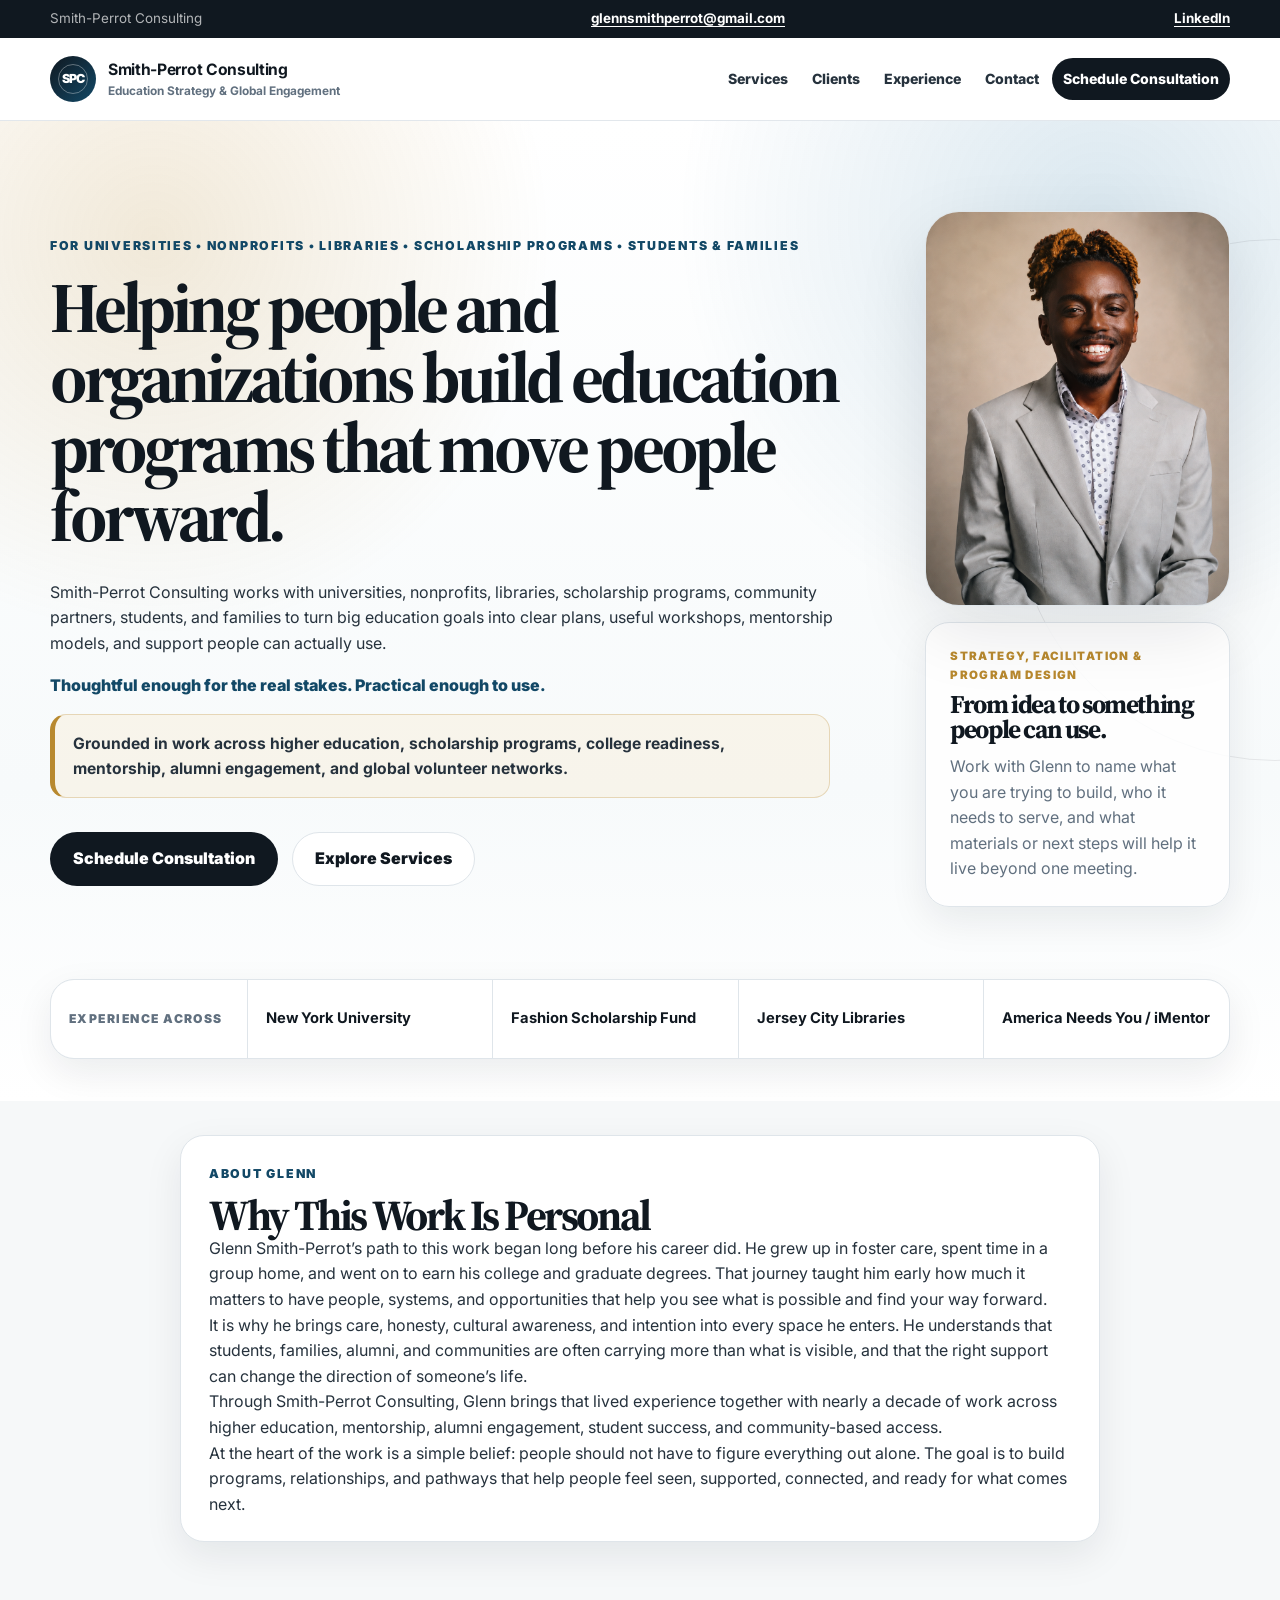
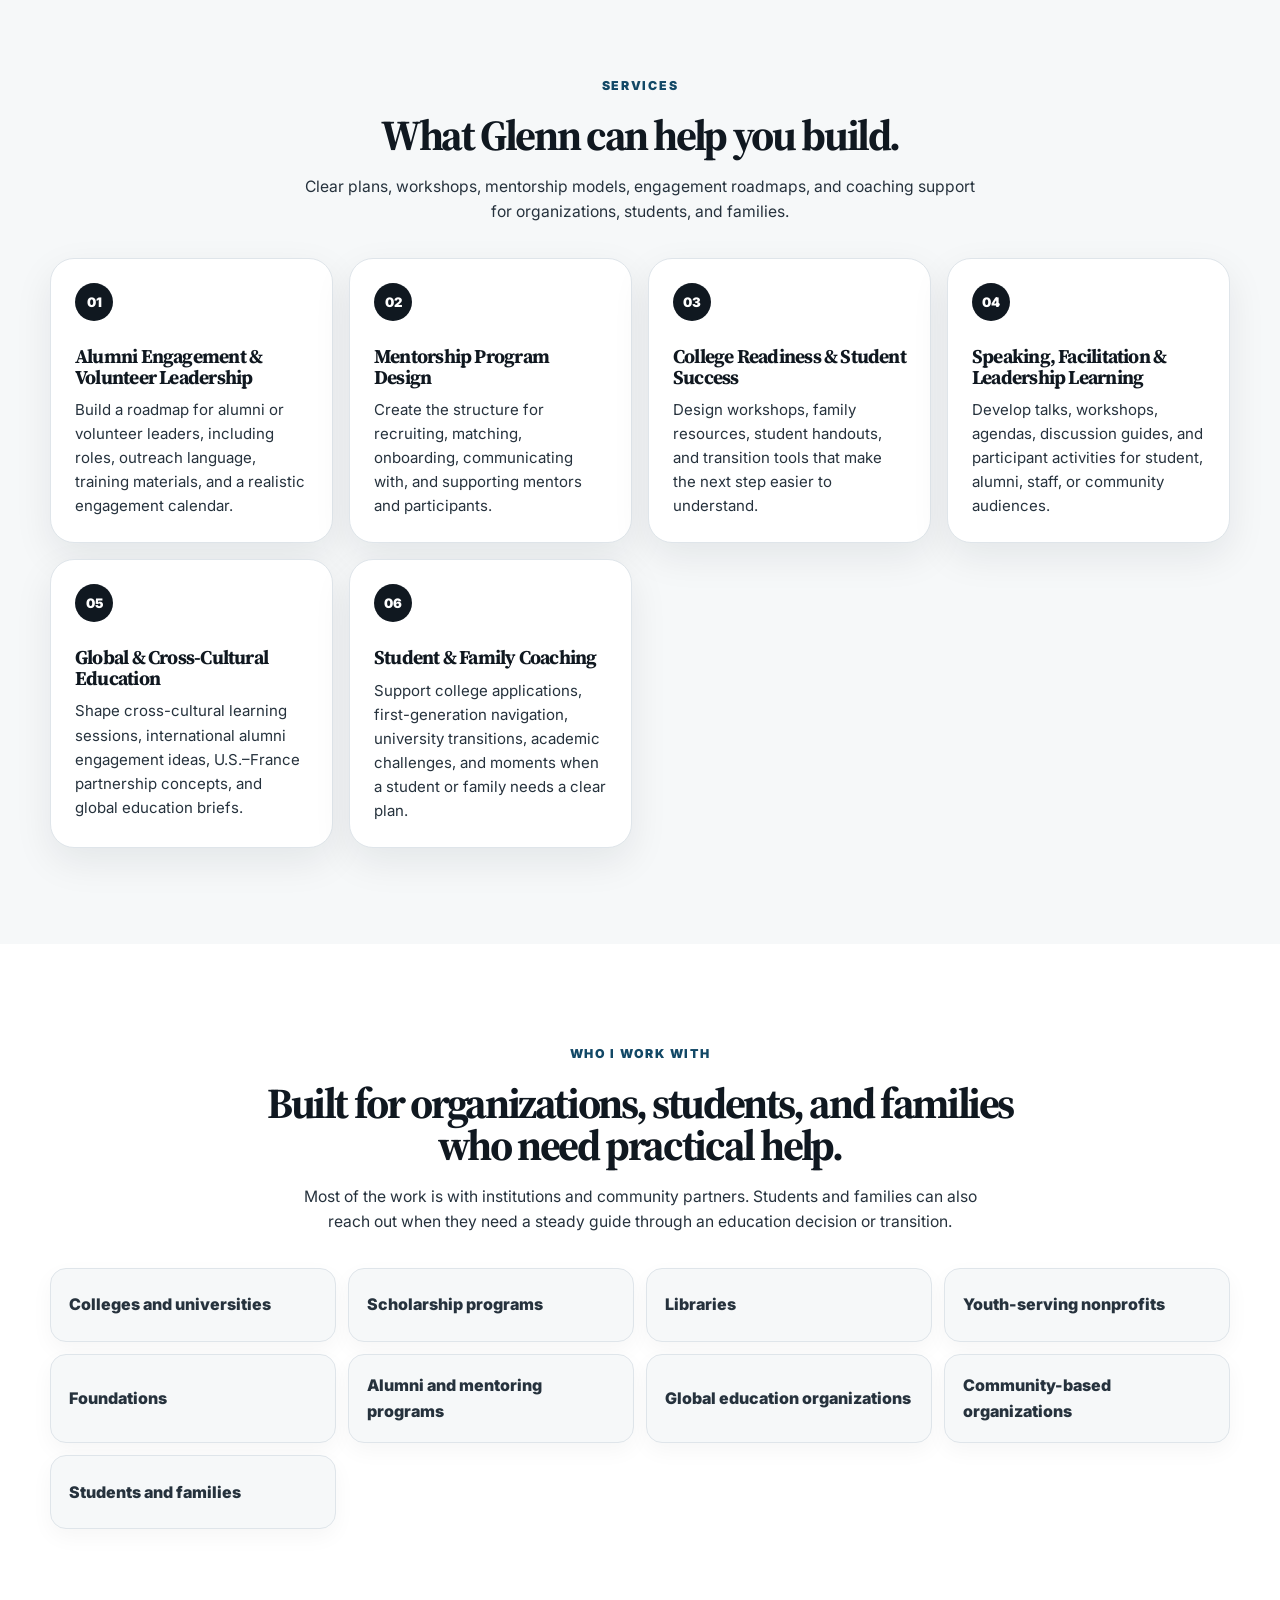
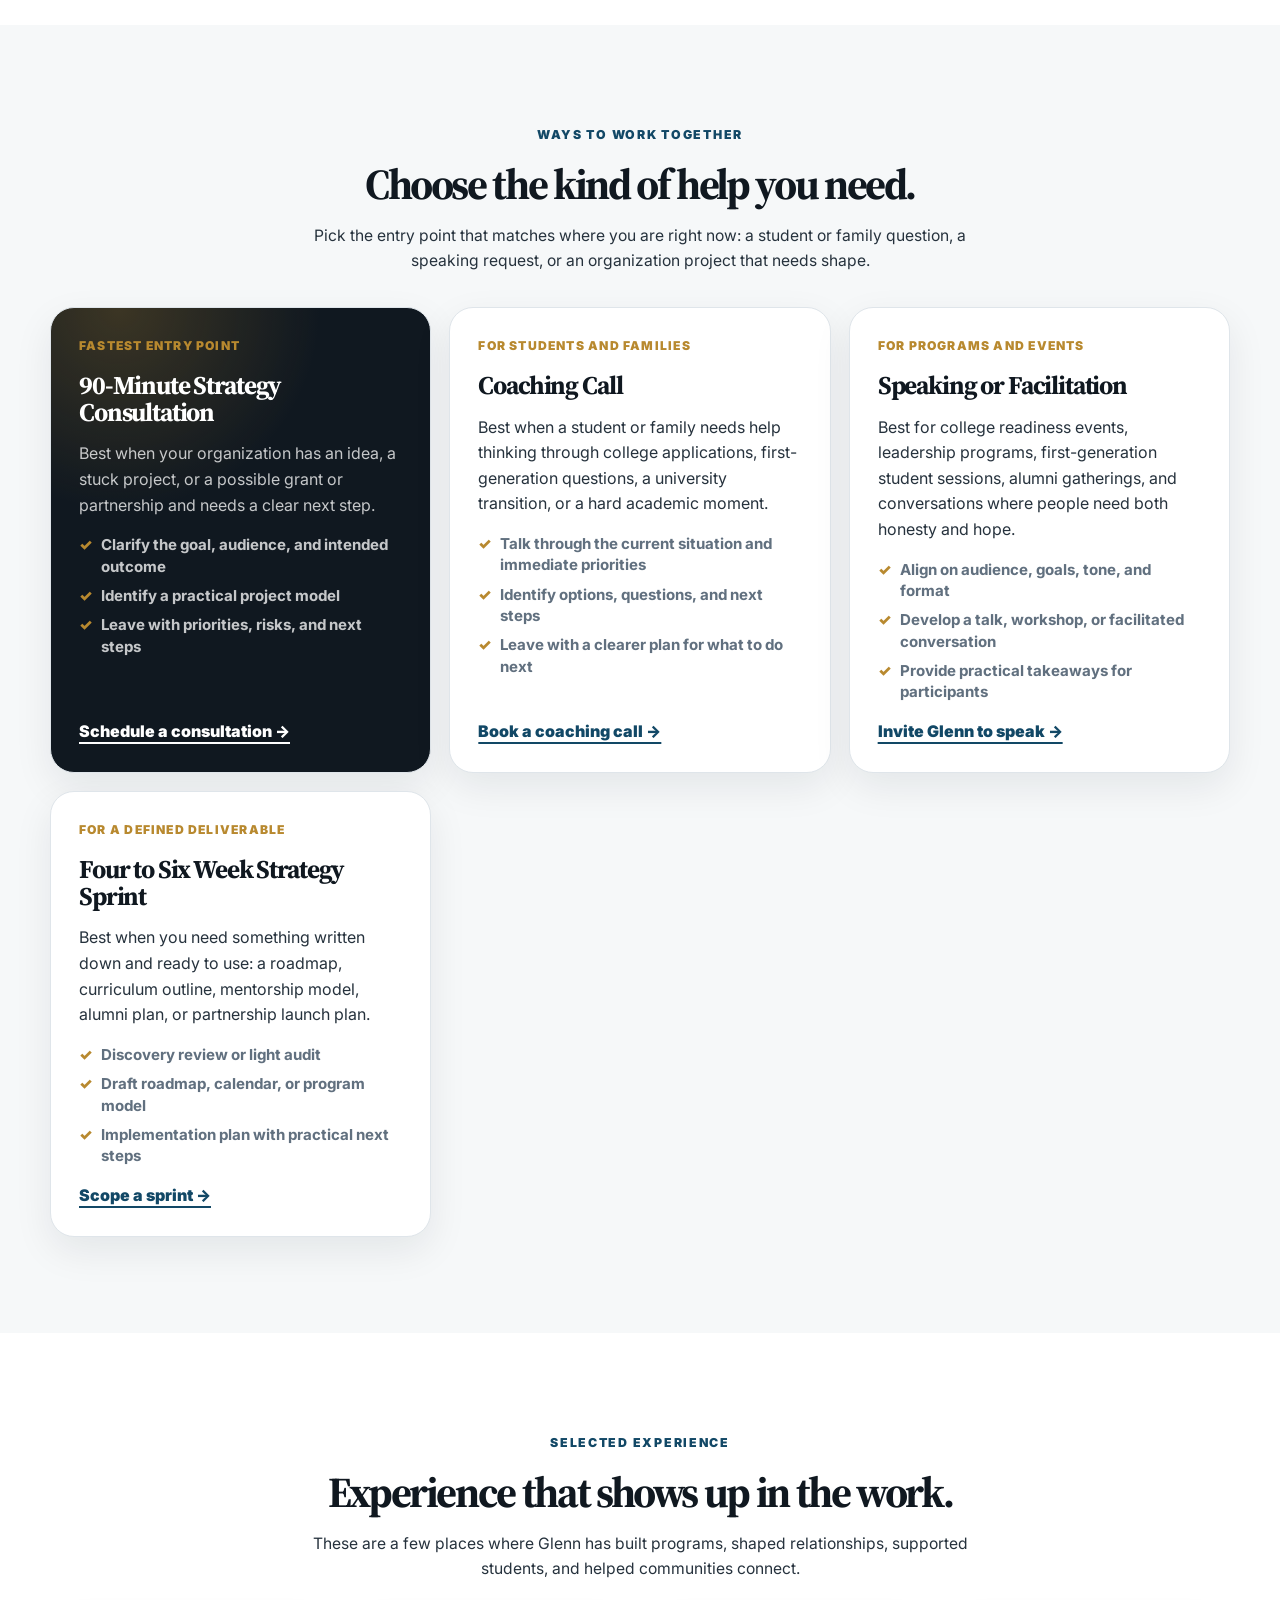
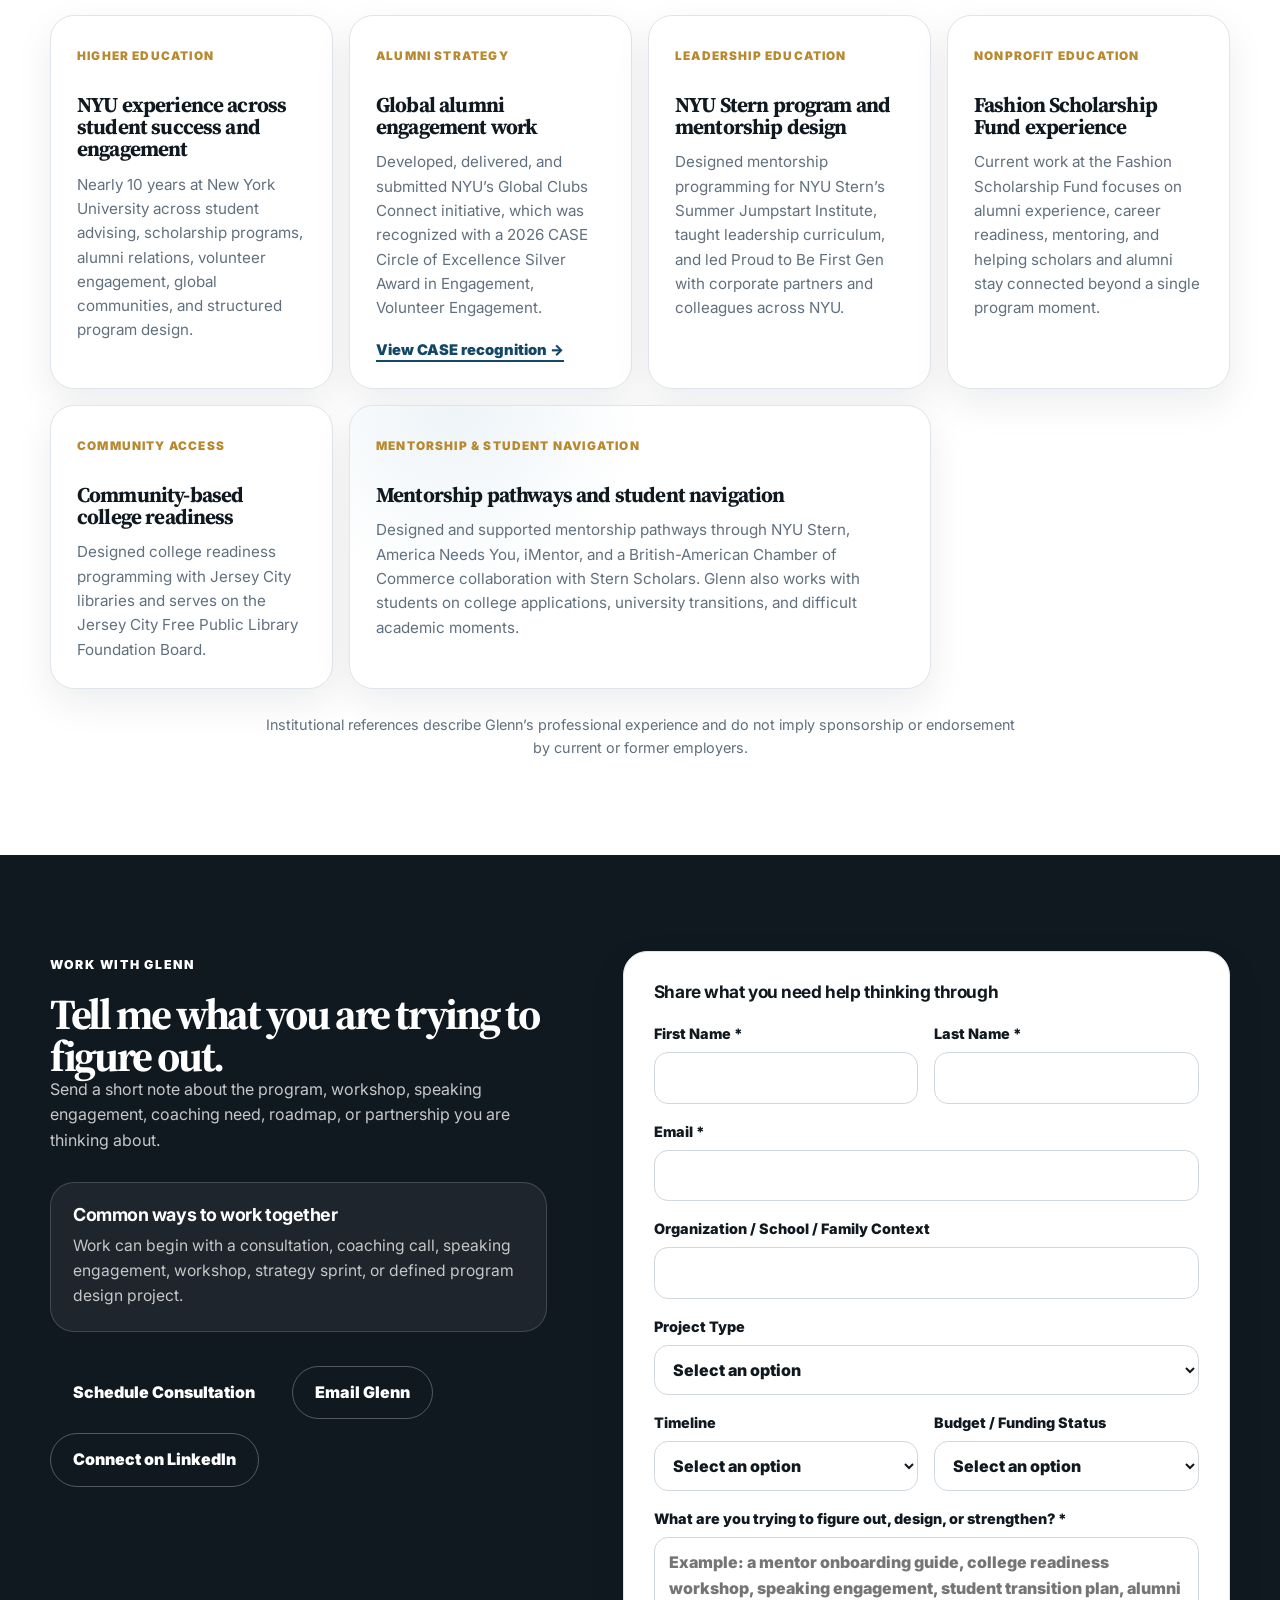
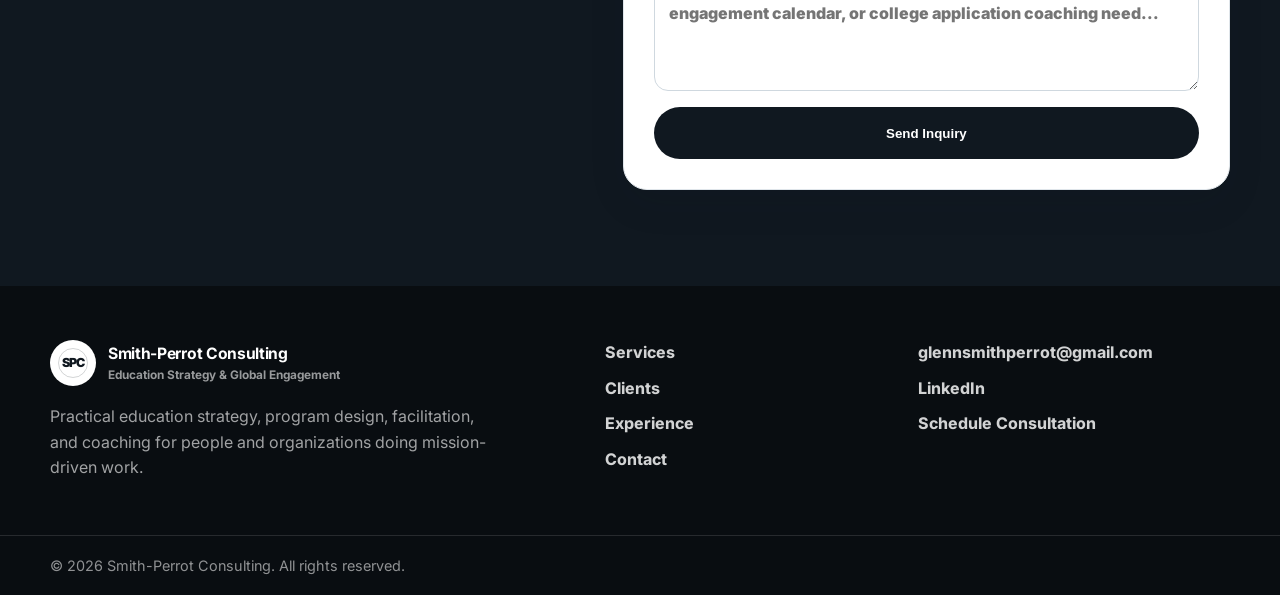
==== commit d25fbe9f: "Remove duplicate homepage sections and simplify services" ====
--- a/index.html
+++ b/index.html
@@ -68,18 +68,9 @@
         <p class="credibility-note">
           Grounded in work across higher education, scholarship programs, college readiness, mentorship, alumni engagement, and global volunteer networks.
         </p>
-        <div class="hero-offers" aria-label="Core client services">
-          <p>Good ways to begin:</p>
-          <ul role="list">
-            <li>A 90-minute strategy consultation</li>
-            <li>A coaching call for a student or family</li>
-            <li>A speaking engagement or facilitated workshop</li>
-            <li>A short strategy sprint or program design project</li>
-          </ul>
-        </div>
         <div class="hero-actions">
           <a class="btn btn-primary" href="https://calendar.app.google/Zt1WbYurNtRMJqs49" target="_blank" rel="noopener noreferrer">Schedule Consultation</a>
-          <a class="btn btn-secondary" href="#engagements">Explore Services</a>
+          <a class="btn btn-secondary" href="#hire">Explore Services</a>
         </div>
       </div>
 
@@ -124,35 +115,40 @@
       <div class="container">
         <div class="section-heading centered reveal">
           <p class="eyebrow">Services</p>
-          <h2 id="hire-heading">Services for organizations, students, and families.</h2>
-          <p class="section-lede">Clear, practical help for institutions, community partners, students, and families—without making the process harder than it needs to be.</p>
+          <h2 id="hire-heading">What Glenn can help you build.</h2>
+          <p class="section-lede">Clear plans, workshops, mentorship models, engagement roadmaps, and coaching support for organizations, students, and families.</p>
         </div>
 
         <div class="hire-grid reveal">
           <article>
             <span>01</span>
-            <h3>Alumni Engagement Roadmaps</h3>
-            <p>Clarify who you are trying to reach, what roles people can play, and what a realistic six-to-twelve-month engagement plan should look like.</p>
+            <h3>Alumni Engagement &amp; Volunteer Leadership</h3>
+            <p>Build a roadmap for alumni or volunteer leaders, including roles, outreach language, training materials, and a realistic engagement calendar.</p>
           </article>
           <article>
             <span>02</span>
-            <h3>Volunteer Leader Training Systems</h3>
-            <p>Create the guides, training pieces, message templates, and expectations that help mentors, alumni leaders, board volunteers, and ambassadors show up with confidence.</p>
+            <h3>Mentorship Program Design</h3>
+            <p>Create the structure for recruiting, matching, onboarding, communicating with, and supporting mentors and participants.</p>
           </article>
           <article>
             <span>03</span>
-            <h3>College Readiness &amp; Access Workshops</h3>
-            <p>Build workshops, handouts, family resources, and outreach language that make college, career, and transition planning easier to understand.</p>
+            <h3>College Readiness &amp; Student Success</h3>
+            <p>Design workshops, family resources, student handouts, and transition tools that make the next step easier to understand.</p>
           </article>
           <article>
             <span>04</span>
-            <h3>Mentorship Program Models</h3>
-            <p>Shape the mentor journey from recruitment to matching, training, communication, and feedback so the program has structure from the start.</p>
+            <h3>Speaking, Facilitation &amp; Leadership Learning</h3>
+            <p>Develop talks, workshops, agendas, discussion guides, and participant activities for student, alumni, staff, or community audiences.</p>
           </article>
           <article>
             <span>05</span>
-            <h3>Individual Student &amp; Family Support</h3>
-            <p>Offer steady guidance for college applications, first-generation navigation, university transitions, academic challenges, and moments when students and families need a plan.</p>
+            <h3>Global &amp; Cross-Cultural Education</h3>
+            <p>Shape cross-cultural learning sessions, international alumni engagement ideas, U.S.–France partnership concepts, and global education briefs.</p>
+          </article>
+          <article>
+            <span>06</span>
+            <h3>Student &amp; Family Coaching</h3>
+            <p>Support college applications, first-generation navigation, university transitions, academic challenges, and moments when a student or family needs a clear plan.</p>
           </article>
         </div>
       </div>
@@ -183,8 +179,8 @@
       <div class="container">
         <div class="section-heading centered reveal">
           <p class="eyebrow">Ways to Work Together</p>
-          <h2>Choose a starting point.</h2>
-          <p class="section-lede">You do not need everything figured out before reaching out. Start with a strategy call, coaching conversation, speaking engagement, or short sprint.</p>
+          <h2>Choose the kind of help you need.</h2>
+          <p class="section-lede">Pick the entry point that matches where you are right now: a student or family question, a speaking request, or an organization project that needs shape.</p>
         </div>
 
         <div class="start-grid reveal">
@@ -236,75 +232,6 @@
             <a class="text-link" href="#contact">Scope a sprint →</a>
           </article>
         </div>
-
-        <div class="best-first-project reveal">
-          <div>
-            <p class="eyebrow">Best First Project</p>
-            <h3>Start with a focused strategy call.</h3>
-            <p>
-              Bring the idea, even if it is still messy. Leave with a clearer audience, deliverable, timeline, approval path, and next step.
-            </p>
-          </div>
-          <a class="btn btn-primary" href="https://calendar.app.google/Zt1WbYurNtRMJqs49" target="_blank" rel="noopener noreferrer">Schedule Consultation</a>
-        </div>
-      </div>
-    </section>
-
-    <section class="section signature-section" id="engagements">
-      <div class="container">
-        <div class="section-heading centered reveal">
-          <p class="eyebrow">Services</p>
-          <h2>What I can help you make.</h2>
-          <p class="section-lede">The goal is not a beautiful document that sits in a folder. It is something your team, students, families, volunteers, or community can actually use.</p>
-        </div>
-
-        <div class="buyer-question-grid reveal" aria-label="Common buyer needs">
-          <article>
-            <h3>Need a workshop, talk, or training?</h3>
-            <p>Leave with the agenda, facilitation plan, slides, participant activities, and follow-up resource.</p>
-          </article>
-          <article>
-            <h3>Need a program model?</h3>
-            <p>Leave with the model, participant roles, draft tools, and first implementation steps.</p>
-          </article>
-          <article>
-            <h3>Need a plan before asking for approval?</h3>
-            <p>Turn an early idea into a brief, roadmap, timeline, or concept note you can share with others.</p>
-          </article>
-        </div>
-
-        <div class="service-example-grid reveal">
-          <article class="service-example-card">
-            <span>Example project</span>
-            <h3>Alumni Engagement Roadmap</h3>
-            <p>Deliverables may include an engagement audit, volunteer roles, outreach plan, and six-to-twelve-month engagement calendar.</p>
-          </article>
-          <article class="service-example-card">
-            <span>Example project</span>
-            <h3>Mentorship Program Buildout</h3>
-            <p>Deliverables may include recruitment language, matching criteria, onboarding guides, training materials, communication cadence, and an evaluation survey.</p>
-          </article>
-          <article class="service-example-card">
-            <span>Example project</span>
-            <h3>College Readiness Workshop Series</h3>
-            <p>Deliverables may include workshop curriculum, family session design, student resources, outreach language, and a referral map.</p>
-          </article>
-          <article class="service-example-card">
-            <span>Example project</span>
-            <h3>Volunteer Leader Training System</h3>
-            <p>Deliverables may include role expectations, onboarding tools, training modules, messaging, and retention strategies.</p>
-          </article>
-          <article class="service-example-card">
-            <span>Example project</span>
-            <h3>Global Education Partnership Roadmap</h3>
-            <p>Deliverables may include a cross-cultural session outline, alumni engagement concept, stakeholder map, and partnership brief.</p>
-          </article>
-          <article class="service-example-card">
-            <span>Example project</span>
-            <h3>Community Partnership Launch Plan</h3>
-            <p>Deliverables may include a concept note, stakeholder map, roles framework, event model, timeline, and follow-up plan.</p>
-          </article>
-        </div>
       </div>
     </section>
 
@@ -350,32 +277,6 @@
           </article>
         </div>
         <p class="experience-note reveal">Institutional references describe Glenn’s professional experience and do not imply sponsorship or endorsement by current or former employers.</p>
-      </div>
-    </section>
-
-    <section class="section process-section" id="process">
-      <div class="container process-grid">
-        <div class="section-heading reveal">
-          <p class="eyebrow">Process</p>
-          <h2>A simple way to get unstuck.</h2>
-        </div>
-        <div class="process-steps reveal">
-          <article>
-            <span>01</span>
-            <h3>Schedule a consultation</h3>
-            <p>Share what you are trying to design, who it is for, what already exists, and what timeline you are working with.</p>
-          </article>
-          <article>
-            <span>02</span>
-            <h3>Define the project</h3>
-            <p>Glenn helps sort out the audience, scope, deliverable, format, and approval path so the work feels less foggy.</p>
-          </article>
-          <article>
-            <span>03</span>
-            <h3>Get the deliverable</h3>
-            <p>Depending on the engagement, you leave with a designed session, practical tool, launch plan, or roadmap you can actually move on.</p>
-          </article>
-        </div>
       </div>
     </section>
 
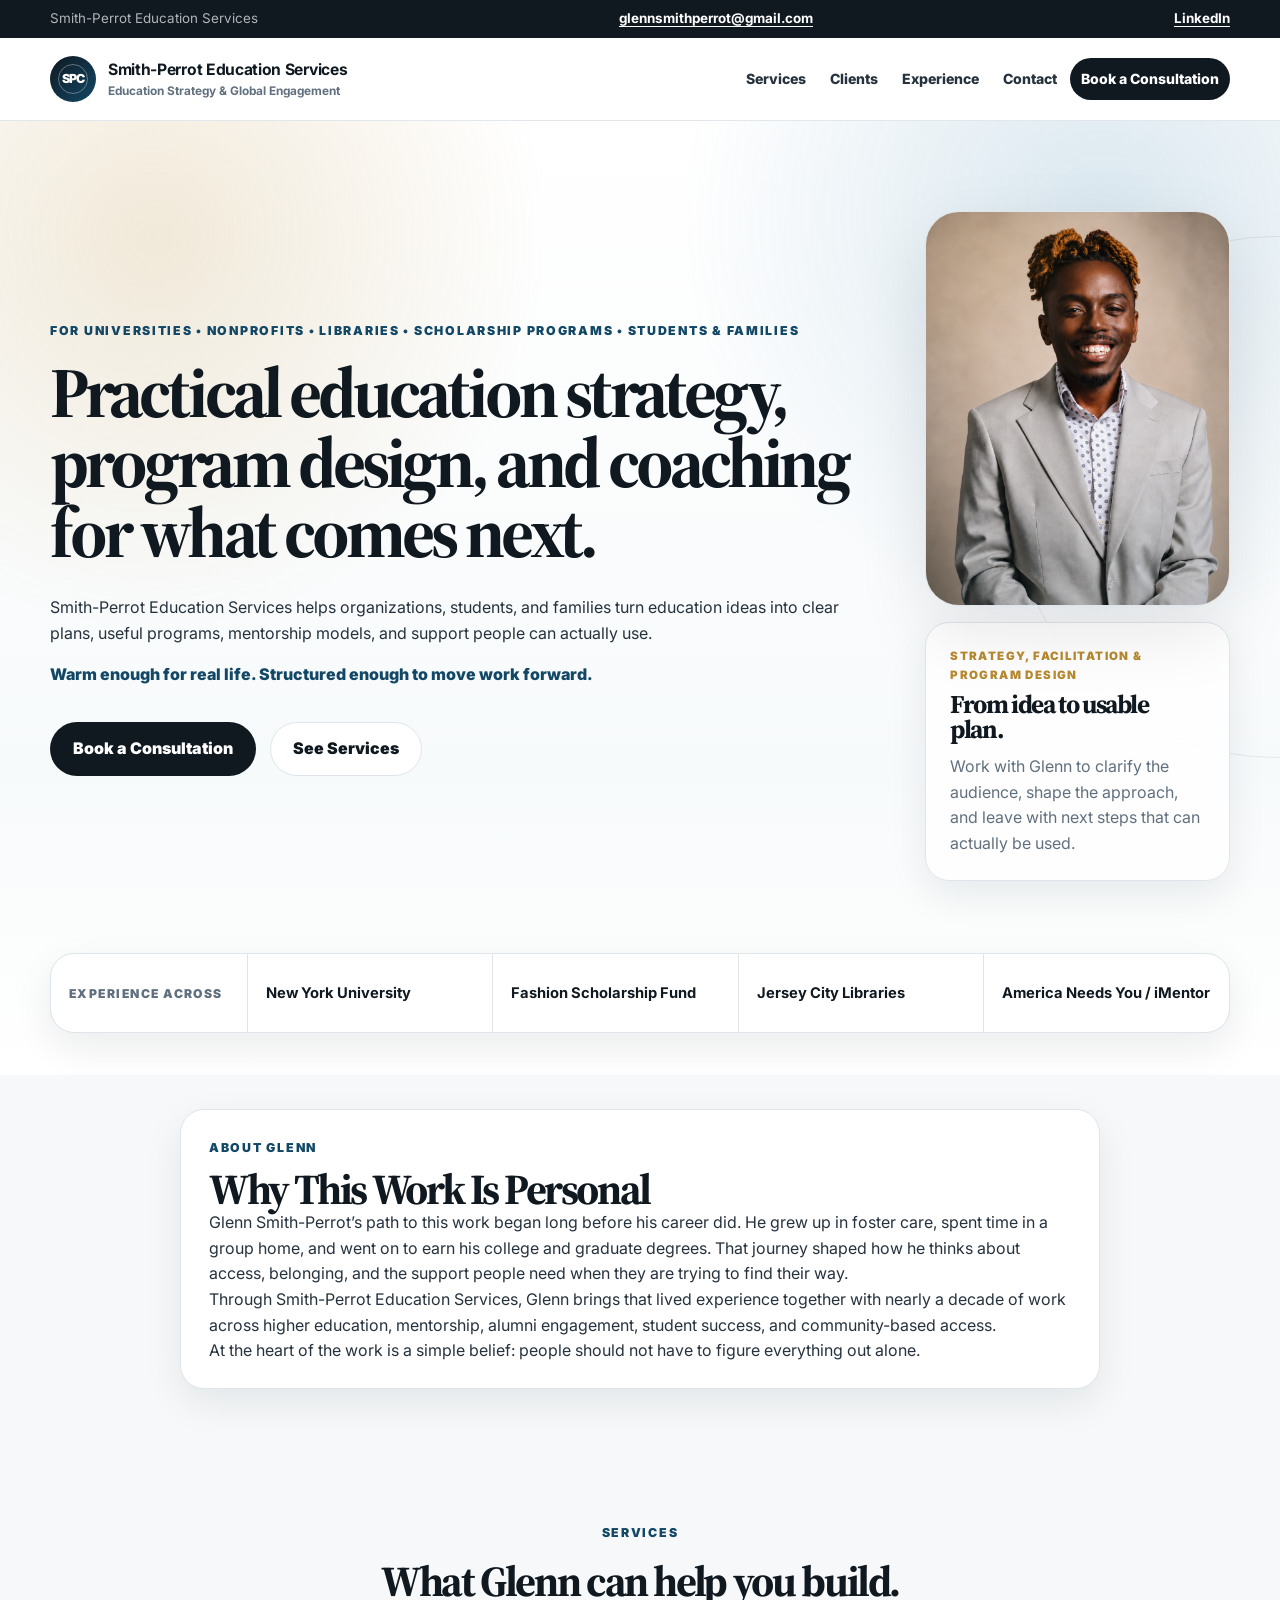
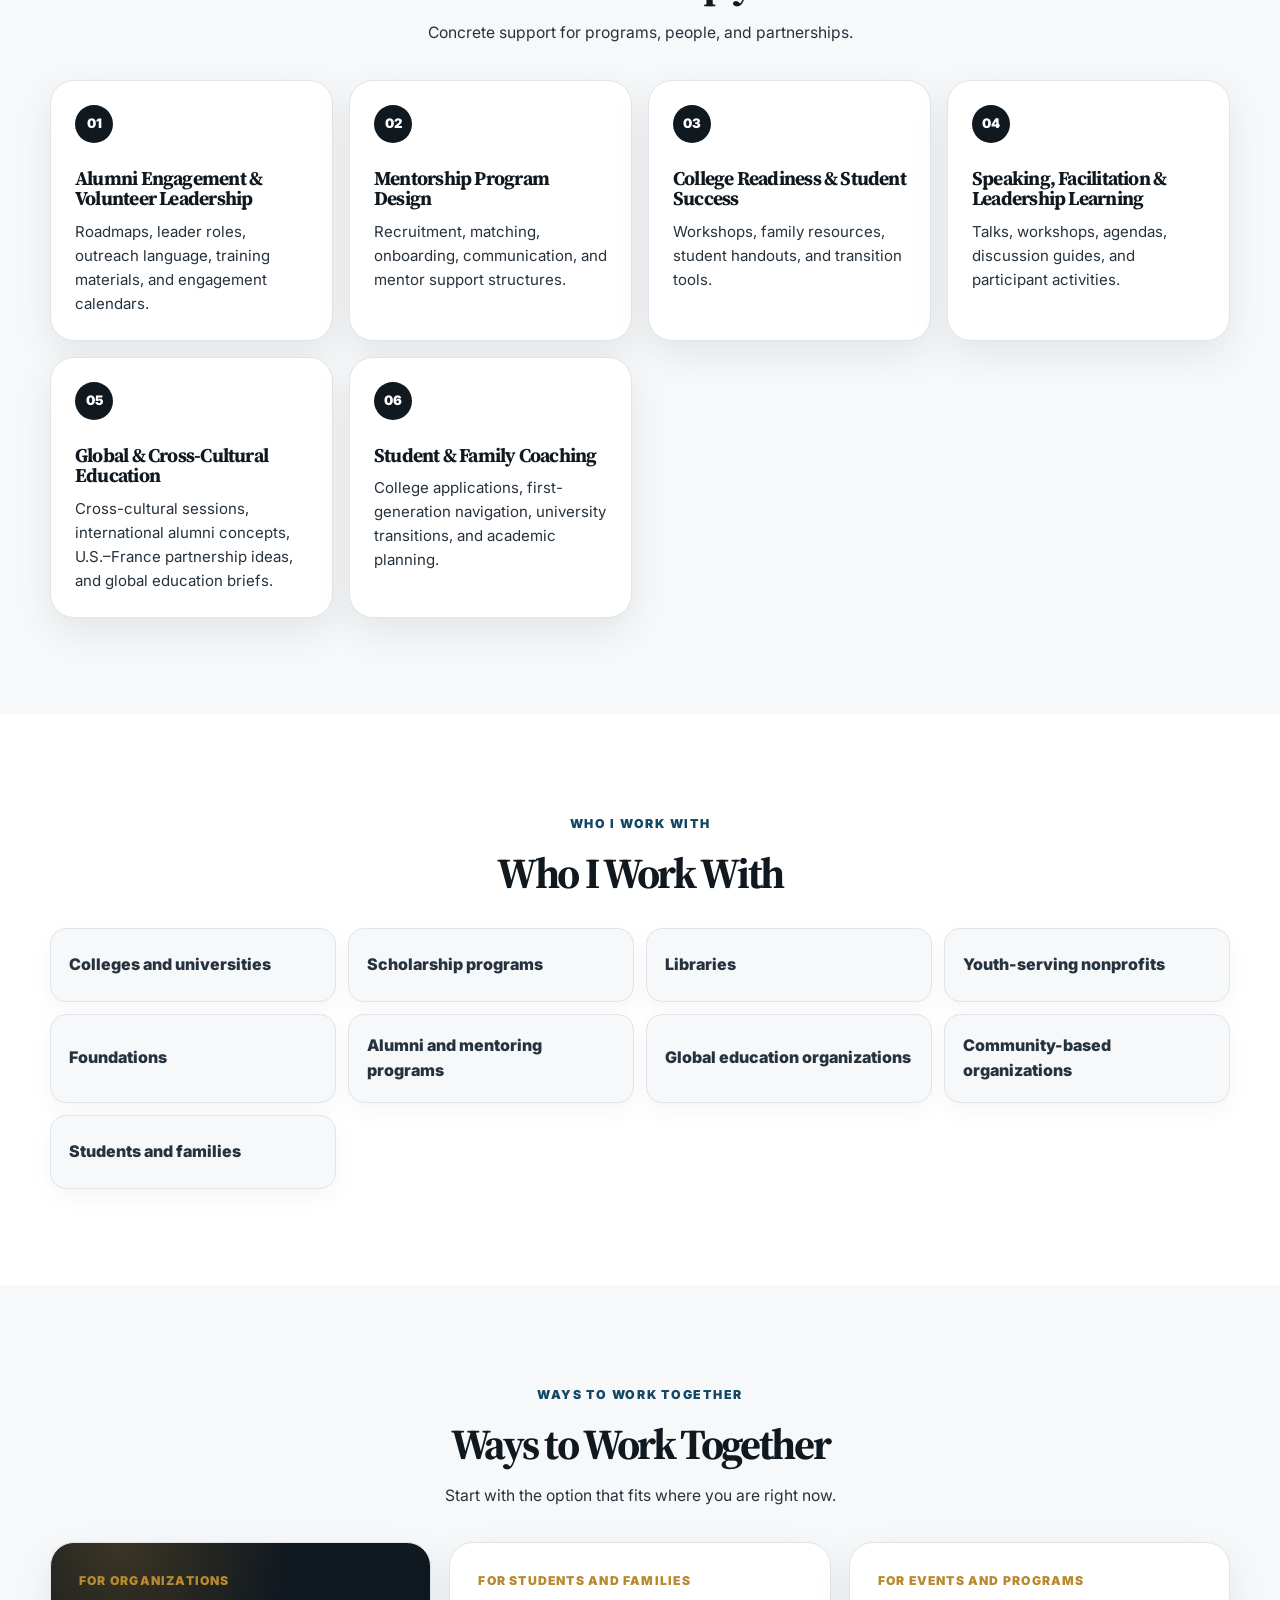
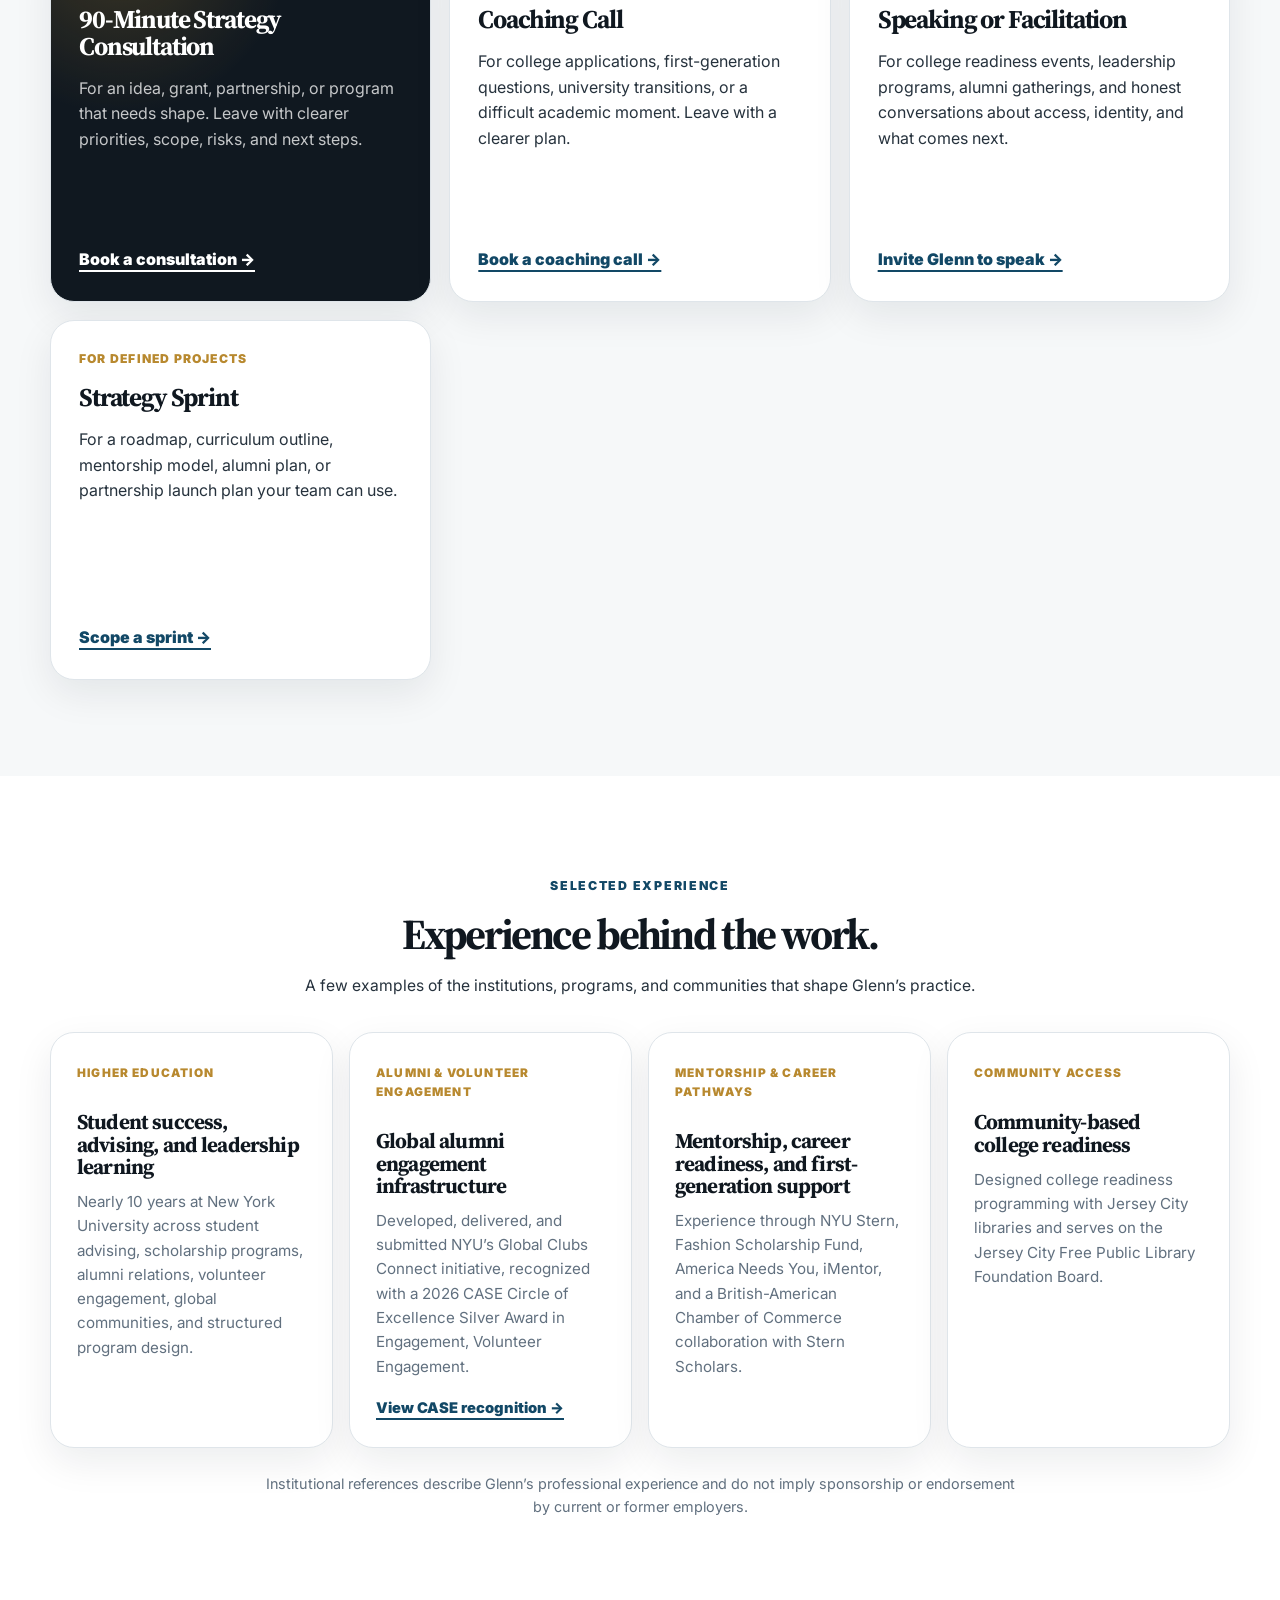
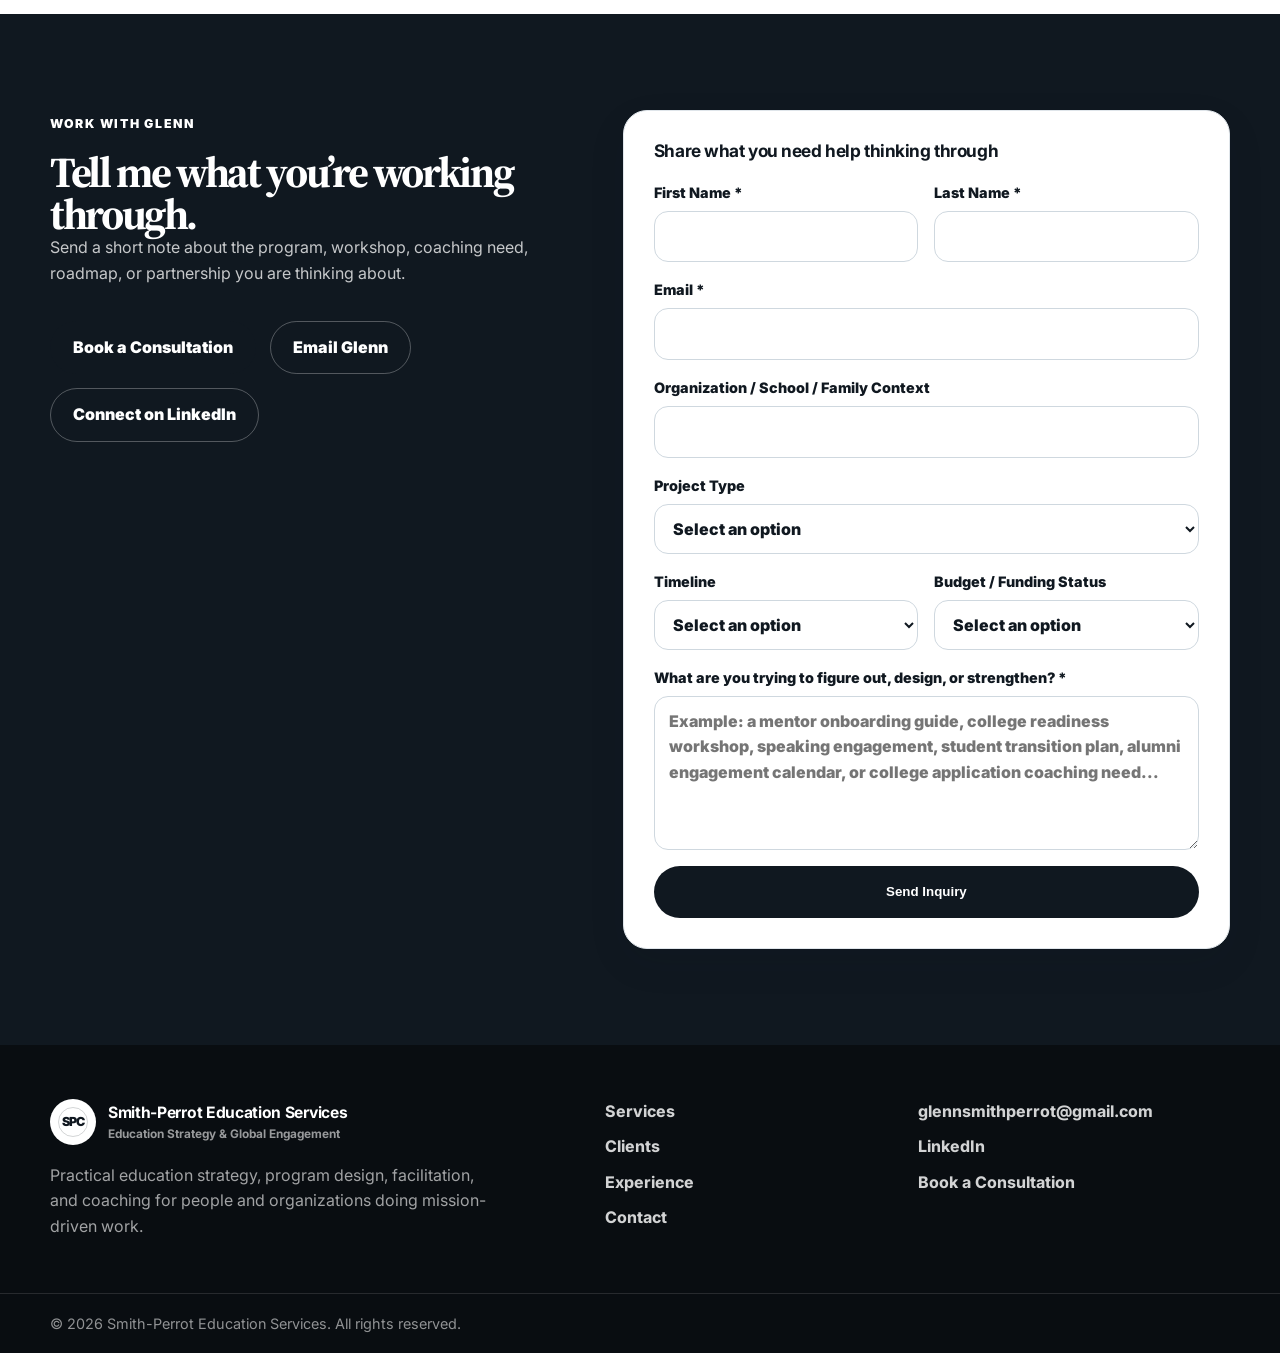
==== commit fb45864d: "Update brand to Smith-Perrot Education Services" ====
--- a/index.html
+++ b/index.html
@@ -8,11 +8,11 @@
   <meta name="keywords"
         content="education strategy consulting, alumni engagement consulting, higher education consulting, nonprofit program design, mentorship program design, community engagement strategy, international education consulting, global alumni engagement, college readiness programming, leadership development facilitation" />
   <meta name="author" content="Glenn Smith-Perrot" />
-  <meta property="og:title" content="Smith-Perrot Consulting | Education Strategy & Global Engagement" />
+  <meta property="og:title" content="Smith-Perrot Education Services | Education Strategy & Global Engagement" />
   <meta property="og:description" content="Practical education strategy, mentorship systems, alumni engagement, and college readiness programming for mission-driven organizations." />
   <meta property="og:type" content="website" />
   <meta property="og:image" content="website%20image.png" />
-  <title>Smith-Perrot Consulting | Education Strategy & Global Engagement</title>
+  <title>Smith-Perrot Education Services | Education Strategy & Global Engagement</title>
 
   <link rel="preconnect" href="https://fonts.googleapis.com" />
   <link rel="preconnect" href="https://fonts.gstatic.com" crossorigin />
@@ -26,7 +26,7 @@
 
   <div class="announcement-bar">
     <div class="container announcement-inner">
-      <span>Smith-Perrot Consulting</span>
+      <span>Smith-Perrot Education Services</span>
       <a href="mailto:glennsmithperrot@gmail.com">glennsmithperrot@gmail.com</a>
       <a href="https://www.linkedin.com/in/glennsjsmithperrot/" target="_blank" rel="noopener noreferrer">LinkedIn</a>
     </div>
@@ -37,7 +37,7 @@
       <a class="brand" href="index.html" aria-label="Glenn Smith-Perrot home">
         <span class="brand-mark">SPC</span>
         <span>
-          <strong>Smith-Perrot Consulting</strong>
+          <strong>Smith-Perrot Education Services</strong>
           <small>Education Strategy &amp; Global Engagement</small>
         </span>
       </a>
@@ -51,7 +51,7 @@
         <li><a href="#audiences">Clients</a></li>
         <li><a href="#experience">Experience</a></li>
         <li><a href="#contact">Contact</a></li>
-        <li><a class="nav-cta" href="https://calendar.app.google/Zt1WbYurNtRMJqs49" target="_blank" rel="noopener noreferrer">Schedule Consultation</a></li>
+        <li><a class="nav-cta" href="https://calendar.app.google/Zt1WbYurNtRMJqs49" target="_blank" rel="noopener noreferrer">Book a Consultation</a></li>
       </ul>
     </div>
   </nav>
@@ -60,17 +60,14 @@
     <div class="container hero-grid">
       <div class="hero-copy reveal">
         <p class="eyebrow">For Universities • Nonprofits • Libraries • Scholarship Programs • Students &amp; Families</p>
-        <h1>Helping people and organizations build education programs that move people forward.</h1>
+        <h1>Practical education strategy, program design, and coaching for what comes next.</h1>
         <p class="hero-lede">
-          Smith-Perrot Consulting works with universities, nonprofits, libraries, scholarship programs, community partners, students, and families to turn big education goals into clear plans, useful workshops, mentorship models, and support people can actually use.
+          Smith-Perrot Education Services helps organizations, students, and families turn education ideas into clear plans, useful programs, mentorship models, and support people can actually use.
         </p>
-        <p class="positioning-line">Thoughtful enough for the real stakes. Practical enough to use.</p>
-        <p class="credibility-note">
-          Grounded in work across higher education, scholarship programs, college readiness, mentorship, alumni engagement, and global volunteer networks.
-        </p>
+        <p class="positioning-line">Warm enough for real life. Structured enough to move work forward.</p>
         <div class="hero-actions">
-          <a class="btn btn-primary" href="https://calendar.app.google/Zt1WbYurNtRMJqs49" target="_blank" rel="noopener noreferrer">Schedule Consultation</a>
-          <a class="btn btn-secondary" href="#hire">Explore Services</a>
+          <a class="btn btn-primary" href="https://calendar.app.google/Zt1WbYurNtRMJqs49" target="_blank" rel="noopener noreferrer">Book a Consultation</a>
+          <a class="btn btn-secondary" href="#hire">See Services</a>
         </div>
       </div>
 
@@ -80,9 +77,9 @@
         </figure>
         <div class="hero-card">
           <p class="card-kicker">Strategy, Facilitation &amp; Program Design</p>
-          <h2>From idea to something people can use.</h2>
+          <h2>From idea to usable plan.</h2>
           <p>
-            Work with Glenn to name what you are trying to build, who it needs to serve, and what materials or next steps will help it live beyond one meeting.
+            Work with Glenn to clarify the audience, shape the approach, and leave with next steps that can actually be used.
           </p>
         </div>
       </aside>
@@ -104,10 +101,9 @@
         <div class="family-note reveal">
           <p class="eyebrow">About Glenn</p>
           <h2 id="about-heading">Why This Work Is Personal</h2>
-          <p>Glenn Smith-Perrot’s path to this work began long before his career did. He grew up in foster care, spent time in a group home, and went on to earn his college and graduate degrees. That journey taught him early how much it matters to have people, systems, and opportunities that help you see what is possible and find your way forward.</p>
-          <p>It is why he brings care, honesty, cultural awareness, and intention into every space he enters. He understands that students, families, alumni, and communities are often carrying more than what is visible, and that the right support can change the direction of someone’s life.</p>
-          <p>Through Smith-Perrot Consulting, Glenn brings that lived experience together with nearly a decade of work across higher education, mentorship, alumni engagement, student success, and community-based access.</p>
-          <p>At the heart of the work is a simple belief: people should not have to figure everything out alone. The goal is to build programs, relationships, and pathways that help people feel seen, supported, connected, and ready for what comes next.</p>
+          <p>Glenn Smith-Perrot’s path to this work began long before his career did. He grew up in foster care, spent time in a group home, and went on to earn his college and graduate degrees. That journey shaped how he thinks about access, belonging, and the support people need when they are trying to find their way.</p>
+          <p>Through Smith-Perrot Education Services, Glenn brings that lived experience together with nearly a decade of work across higher education, mentorship, alumni engagement, student success, and community-based access.</p>
+          <p>At the heart of the work is a simple belief: people should not have to figure everything out alone.</p>
         </div>
       </div>
     </section>
@@ -116,39 +112,39 @@
         <div class="section-heading centered reveal">
           <p class="eyebrow">Services</p>
           <h2 id="hire-heading">What Glenn can help you build.</h2>
-          <p class="section-lede">Clear plans, workshops, mentorship models, engagement roadmaps, and coaching support for organizations, students, and families.</p>
+          <p class="section-lede">Concrete support for programs, people, and partnerships.</p>
         </div>
 
         <div class="hire-grid reveal">
           <article>
             <span>01</span>
             <h3>Alumni Engagement &amp; Volunteer Leadership</h3>
-            <p>Build a roadmap for alumni or volunteer leaders, including roles, outreach language, training materials, and a realistic engagement calendar.</p>
+            <p>Roadmaps, leader roles, outreach language, training materials, and engagement calendars.</p>
           </article>
           <article>
             <span>02</span>
             <h3>Mentorship Program Design</h3>
-            <p>Create the structure for recruiting, matching, onboarding, communicating with, and supporting mentors and participants.</p>
+            <p>Recruitment, matching, onboarding, communication, and mentor support structures.</p>
           </article>
           <article>
             <span>03</span>
             <h3>College Readiness &amp; Student Success</h3>
-            <p>Design workshops, family resources, student handouts, and transition tools that make the next step easier to understand.</p>
+            <p>Workshops, family resources, student handouts, and transition tools.</p>
           </article>
           <article>
             <span>04</span>
             <h3>Speaking, Facilitation &amp; Leadership Learning</h3>
-            <p>Develop talks, workshops, agendas, discussion guides, and participant activities for student, alumni, staff, or community audiences.</p>
+            <p>Talks, workshops, agendas, discussion guides, and participant activities.</p>
           </article>
           <article>
             <span>05</span>
             <h3>Global &amp; Cross-Cultural Education</h3>
-            <p>Shape cross-cultural learning sessions, international alumni engagement ideas, U.S.–France partnership concepts, and global education briefs.</p>
+            <p>Cross-cultural sessions, international alumni concepts, U.S.–France partnership ideas, and global education briefs.</p>
           </article>
           <article>
             <span>06</span>
             <h3>Student &amp; Family Coaching</h3>
-            <p>Support college applications, first-generation navigation, university transitions, academic challenges, and moments when a student or family needs a clear plan.</p>
+            <p>College applications, first-generation navigation, university transitions, and academic planning.</p>
           </article>
         </div>
       </div>
@@ -158,8 +154,7 @@
       <div class="container">
         <div class="section-heading centered reveal">
           <p class="eyebrow">Who I Work With</p>
-          <h2>Built for organizations, students, and families who need practical help.</h2>
-          <p class="section-lede">Most of the work is with institutions and community partners. Students and families can also reach out when they need a steady guide through an education decision or transition.</p>
+          <h2>Who I Work With</h2>
         </div>
         <div class="audience-grid reveal" aria-label="Client audiences">
           <span>Colleges and universities</span>
@@ -179,56 +174,36 @@
       <div class="container">
         <div class="section-heading centered reveal">
           <p class="eyebrow">Ways to Work Together</p>
-          <h2>Choose the kind of help you need.</h2>
-          <p class="section-lede">Pick the entry point that matches where you are right now: a student or family question, a speaking request, or an organization project that needs shape.</p>
+          <h2>Ways to Work Together</h2>
+          <p class="section-lede">Start with the option that fits where you are right now.</p>
         </div>
 
         <div class="start-grid reveal">
           <article class="start-card featured-start">
-            <span>Fastest entry point</span>
+            <span>For organizations</span>
             <h3>90-Minute Strategy Consultation</h3>
-            <p>Best when your organization has an idea, a stuck project, or a possible grant or partnership and needs a clear next step.</p>
-            <ul>
-              <li>Clarify the goal, audience, and intended outcome</li>
-              <li>Identify a practical project model</li>
-              <li>Leave with priorities, risks, and next steps</li>
-            </ul>
-            <a class="text-link" href="https://calendar.app.google/Zt1WbYurNtRMJqs49" target="_blank" rel="noopener noreferrer">Schedule a consultation →</a>
+            <p>For an idea, grant, partnership, or program that needs shape. Leave with clearer priorities, scope, risks, and next steps.</p>
+            <a class="text-link" href="https://calendar.app.google/Zt1WbYurNtRMJqs49" target="_blank" rel="noopener noreferrer">Book a consultation →</a>
           </article>
 
           <article class="start-card">
             <span>For students and families</span>
             <h3>Coaching Call</h3>
-            <p>Best when a student or family needs help thinking through college applications, first-generation questions, a university transition, or a hard academic moment.</p>
-            <ul>
-              <li>Talk through the current situation and immediate priorities</li>
-              <li>Identify options, questions, and next steps</li>
-              <li>Leave with a clearer plan for what to do next</li>
-            </ul>
+            <p>For college applications, first-generation questions, university transitions, or a difficult academic moment. Leave with a clearer plan.</p>
             <a class="text-link" href="https://calendar.app.google/Zt1WbYurNtRMJqs49" target="_blank" rel="noopener noreferrer">Book a coaching call →</a>
           </article>
 
           <article class="start-card">
-            <span>For programs and events</span>
+            <span>For events and programs</span>
             <h3>Speaking or Facilitation</h3>
-            <p>Best for college readiness events, leadership programs, first-generation student sessions, alumni gatherings, and conversations where people need both honesty and hope.</p>
-            <ul>
-              <li>Align on audience, goals, tone, and format</li>
-              <li>Develop a talk, workshop, or facilitated conversation</li>
-              <li>Provide practical takeaways for participants</li>
-            </ul>
+            <p>For college readiness events, leadership programs, alumni gatherings, and honest conversations about access, identity, and what comes next.</p>
             <a class="text-link" href="#contact">Invite Glenn to speak →</a>
           </article>
 
           <article class="start-card">
-            <span>For a defined deliverable</span>
-            <h3>Four to Six Week Strategy Sprint</h3>
-            <p>Best when you need something written down and ready to use: a roadmap, curriculum outline, mentorship model, alumni plan, or partnership launch plan.</p>
-            <ul>
-              <li>Discovery review or light audit</li>
-              <li>Draft roadmap, calendar, or program model</li>
-              <li>Implementation plan with practical next steps</li>
-            </ul>
+            <span>For defined projects</span>
+            <h3>Strategy Sprint</h3>
+            <p>For a roadmap, curriculum outline, mentorship model, alumni plan, or partnership launch plan your team can use.</p>
             <a class="text-link" href="#contact">Scope a sprint →</a>
           </article>
         </div>
@@ -239,42 +214,32 @@
       <div class="container">
         <div class="section-heading centered reveal">
           <p class="eyebrow">Selected Experience</p>
-          <h2>Experience that shows up in the work.</h2>
-          <p class="section-lede">These are a few places where Glenn has built programs, shaped relationships, supported students, and helped communities connect.</p>
-        </div>
-
-        <div class="proof-grid reveal">
+          <h2>Experience behind the work.</h2>
+          <p class="section-lede">A few examples of the institutions, programs, and communities that shape Glenn’s practice.</p>
+        </div>
+
+        <div class="proof-grid reveal compact-proof-grid">
           <article class="proof-card">
             <span>Higher Education</span>
-            <h3>NYU experience across student success and engagement</h3>
+            <h3>Student success, advising, and leadership learning</h3>
             <p>Nearly 10 years at New York University across student advising, scholarship programs, alumni relations, volunteer engagement, global communities, and structured program design.</p>
           </article>
           <article class="proof-card">
-            <span>Alumni Strategy</span>
-            <h3>Global alumni engagement work</h3>
-            <p>Developed, delivered, and submitted NYU’s Global Clubs Connect initiative, which was recognized with a 2026 CASE Circle of Excellence Silver Award in Engagement, Volunteer Engagement.</p>
+            <span>Alumni &amp; Volunteer Engagement</span>
+            <h3>Global alumni engagement infrastructure</h3>
+            <p>Developed, delivered, and submitted NYU’s Global Clubs Connect initiative, recognized with a 2026 CASE Circle of Excellence Silver Award in Engagement, Volunteer Engagement.</p>
             <a class="text-link proof-link" href="https://www.case.org/awards/circle-excellence/2026/nyus-global-clubs-connect" target="_blank" rel="noopener noreferrer">View CASE recognition →</a>
           </article>
           <article class="proof-card">
-            <span>Leadership Education</span>
-            <h3>NYU Stern program and mentorship design</h3>
-            <p>Designed mentorship programming for NYU Stern’s Summer Jumpstart Institute, taught leadership curriculum, and led Proud to Be First Gen with corporate partners and colleagues across NYU.</p>
-          </article>
-          <article class="proof-card">
-            <span>Nonprofit Education</span>
-            <h3>Fashion Scholarship Fund experience</h3>
-            <p>Current work at the Fashion Scholarship Fund focuses on alumni experience, career readiness, mentoring, and helping scholars and alumni stay connected beyond a single program moment.</p>
+            <span>Mentorship &amp; Career Pathways</span>
+            <h3>Mentorship, career readiness, and first-generation support</h3>
+            <p>Experience through NYU Stern, Fashion Scholarship Fund, America Needs You, iMentor, and a British-American Chamber of Commerce collaboration with Stern Scholars.</p>
           </article>
           <article class="proof-card">
             <span>Community Access</span>
             <h3>Community-based college readiness</h3>
             <p>Designed college readiness programming with Jersey City libraries and serves on the Jersey City Free Public Library Foundation Board.</p>
           </article>
-          <article class="proof-card proof-wide">
-            <span>Mentorship &amp; Student Navigation</span>
-            <h3>Mentorship pathways and student navigation</h3>
-            <p>Designed and supported mentorship pathways through NYU Stern, America Needs You, iMentor, and a British-American Chamber of Commerce collaboration with Stern Scholars. Glenn also works with students on college applications, university transitions, and difficult academic moments.</p>
-          </article>
         </div>
         <p class="experience-note reveal">Institutional references describe Glenn’s professional experience and do not imply sponsorship or endorsement by current or former employers.</p>
       </div>
@@ -284,16 +249,12 @@
       <div class="container contact-grid">
         <div class="contact-copy reveal">
           <p class="eyebrow">Work With Glenn</p>
-          <h2>Tell me what you are trying to figure out.</h2>
+          <h2>Tell me what you’re working through.</h2>
           <p>
-            Send a short note about the program, workshop, speaking engagement, coaching need, roadmap, or partnership you are thinking about.
+            Send a short note about the program, workshop, coaching need, roadmap, or partnership you are thinking about.
           </p>
-          <div class="contract-note">
-            <h3>Common ways to work together</h3>
-            <p>Work can begin with a consultation, coaching call, speaking engagement, workshop, strategy sprint, or defined program design project.</p>
-          </div>
           <div class="contact-actions">
-            <a class="btn btn-primary" href="https://calendar.app.google/Zt1WbYurNtRMJqs49" target="_blank" rel="noopener noreferrer">Schedule Consultation</a>
+            <a class="btn btn-primary" href="https://calendar.app.google/Zt1WbYurNtRMJqs49" target="_blank" rel="noopener noreferrer">Book a Consultation</a>
             <a class="btn btn-secondary" href="mailto:glennsmithperrot@gmail.com">Email Glenn</a>
             <a class="btn btn-secondary" href="https://www.linkedin.com/in/glennsjsmithperrot/" target="_blank" rel="noopener noreferrer">Connect on LinkedIn</a>
           </div>
@@ -372,7 +333,7 @@
         <a class="brand footer-brand" href="index.html">
           <span class="brand-mark">SPC</span>
           <span>
-            <strong>Smith-Perrot Consulting</strong>
+            <strong>Smith-Perrot Education Services</strong>
             <small>Education Strategy &amp; Global Engagement</small>
           </span>
         </a>
@@ -387,12 +348,12 @@
       <div class="footer-contact">
         <a href="mailto:glennsmithperrot@gmail.com">glennsmithperrot@gmail.com</a>
         <a href="https://www.linkedin.com/in/glennsjsmithperrot/" target="_blank" rel="noopener noreferrer">LinkedIn</a>
-        <a href="https://calendar.app.google/Zt1WbYurNtRMJqs49" target="_blank" rel="noopener noreferrer">Schedule Consultation</a>
+        <a href="https://calendar.app.google/Zt1WbYurNtRMJqs49" target="_blank" rel="noopener noreferrer">Book a Consultation</a>
       </div>
     </div>
     <div class="footer-bottom">
       <div class="container">
-        <p>&copy; <span id="year"></span> Smith-Perrot Consulting. All rights reserved.</p>
+        <p>&copy; <span id="year"></span> Smith-Perrot Education Services. All rights reserved.</p>
       </div>
     </div>
   </footer>
